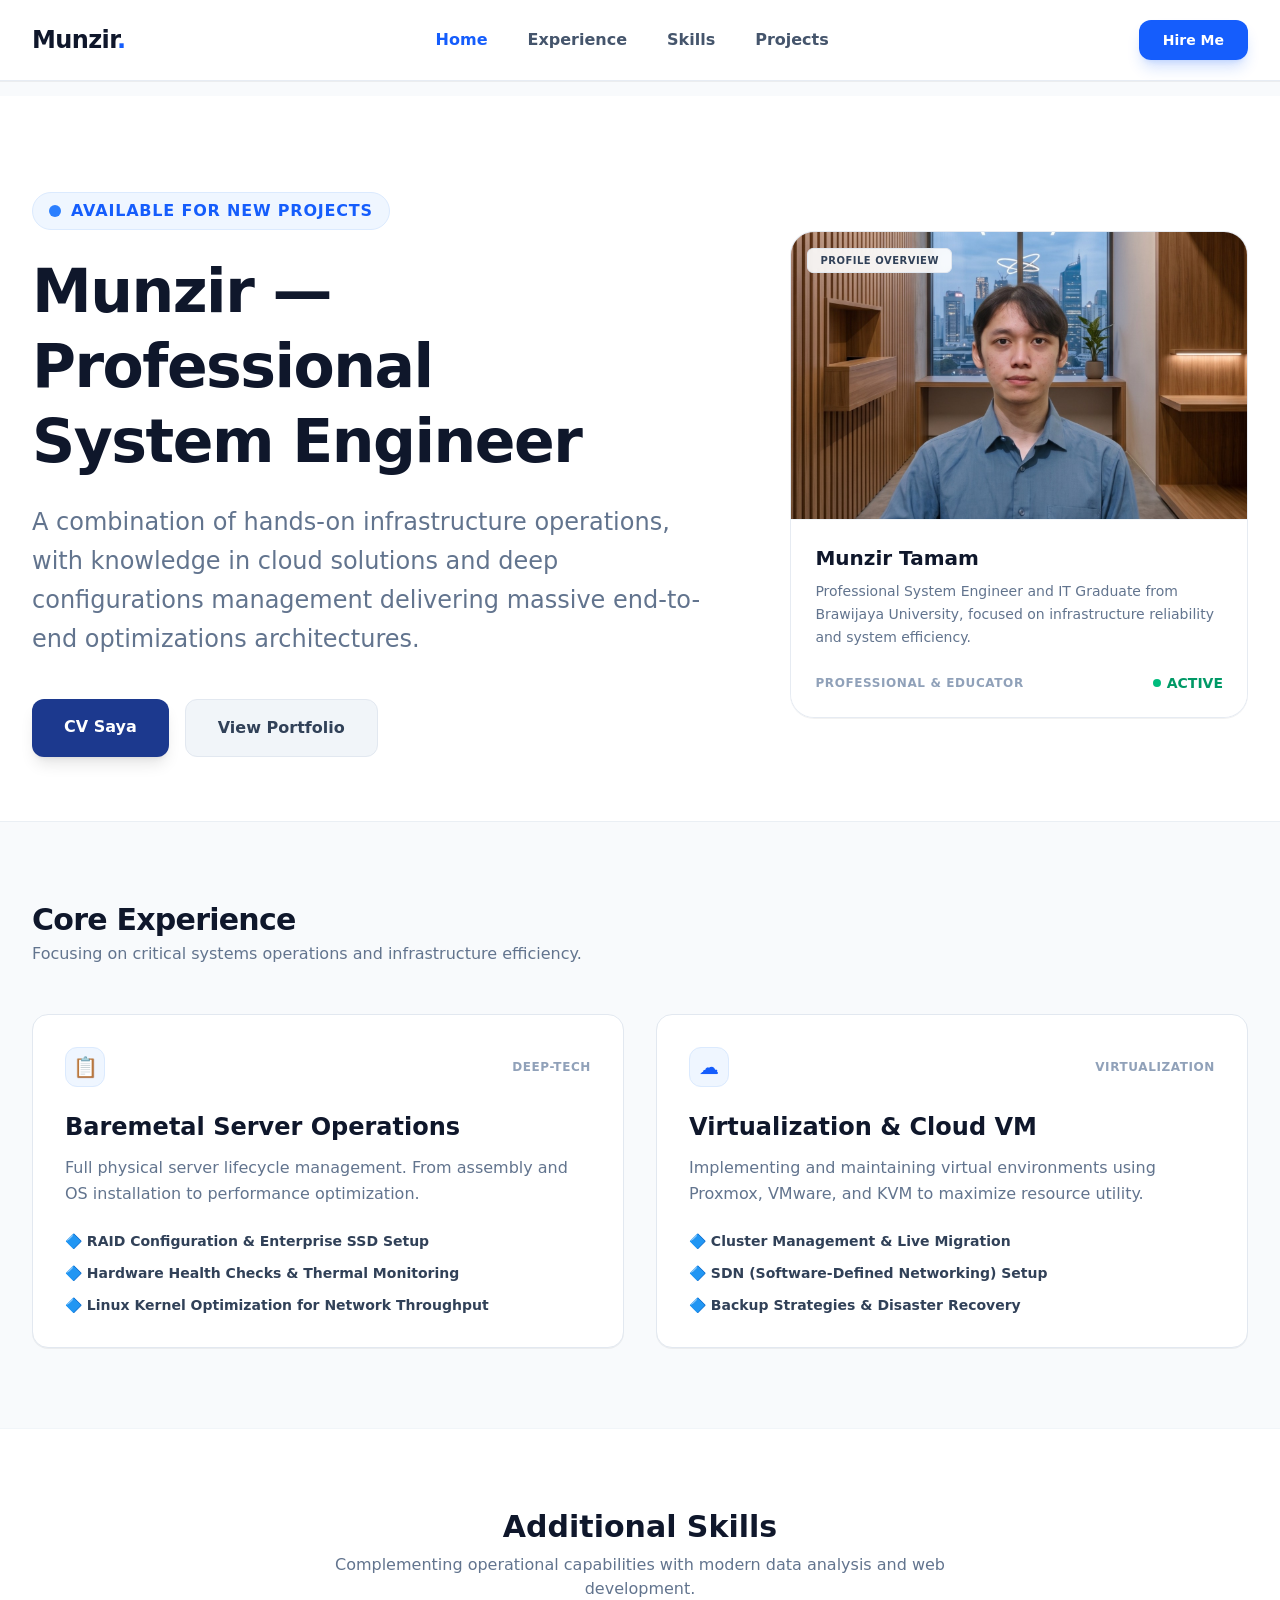
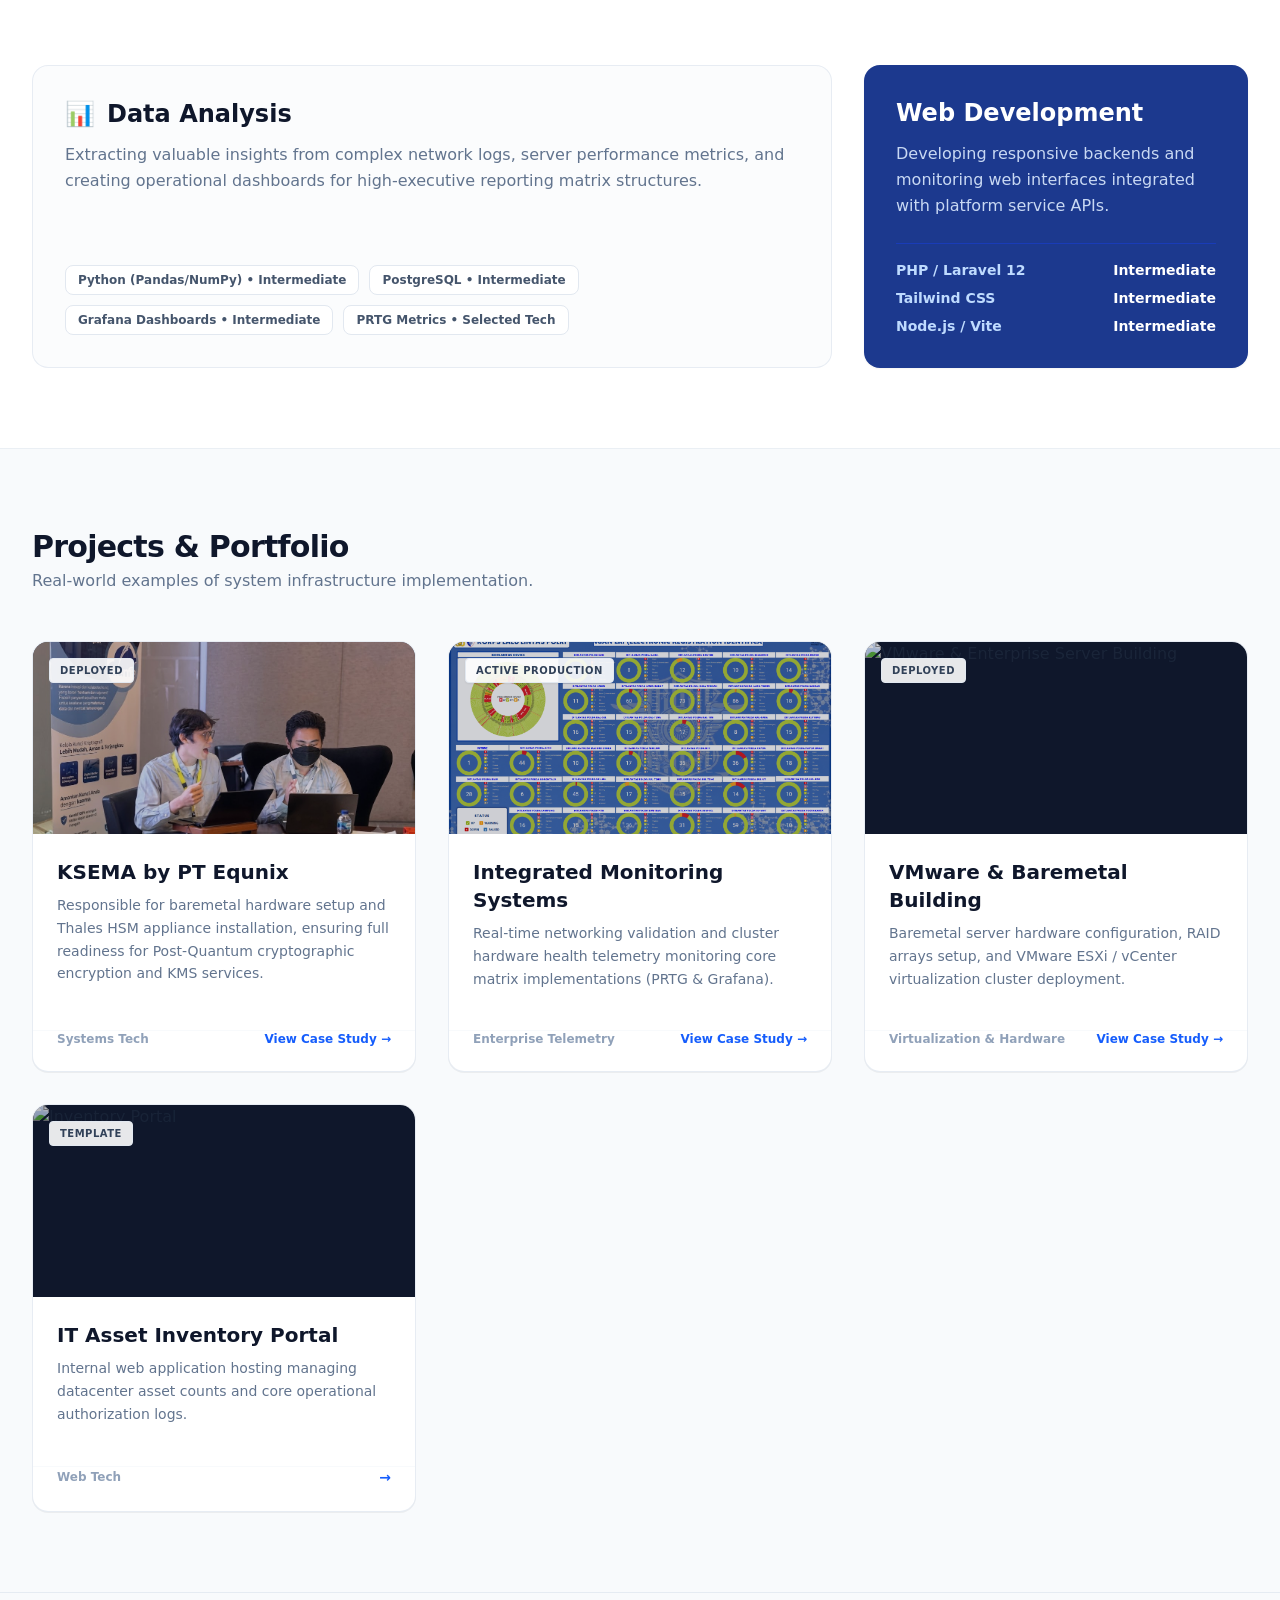
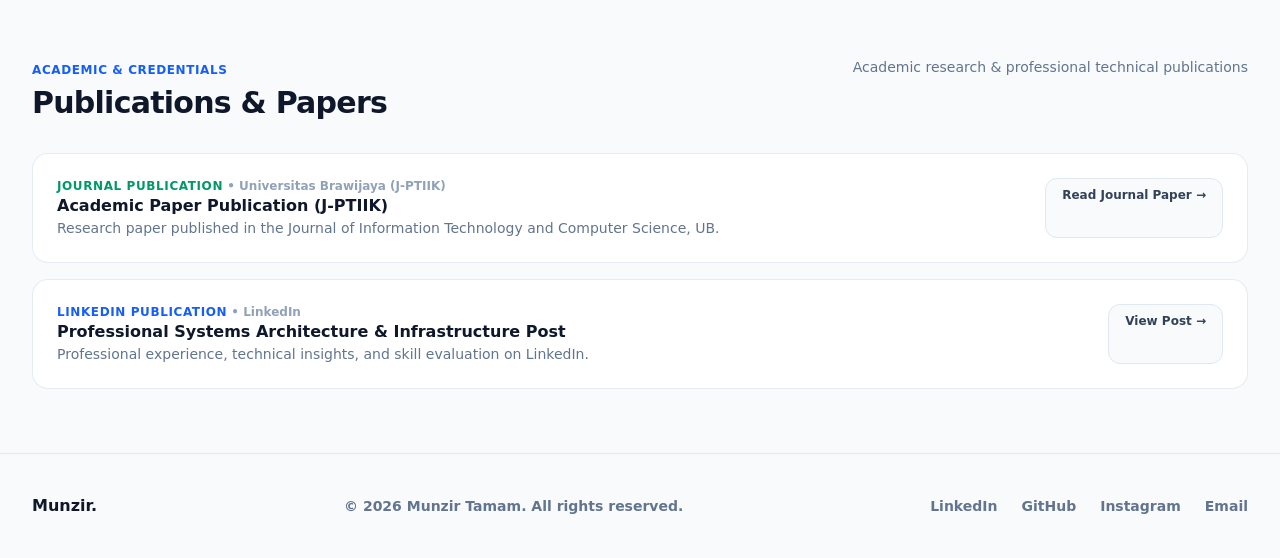
==== index.html @ 9305fde2 "add publication on home" ====
<!DOCTYPE html>
<html lang="en">
<head>
    <meta charset="UTF-8">
    <meta name="viewport" content="width=device-width, initial-scale=1.0">
    <title>Munzir Tamam - Professional System Engineer</title>
    <link rel="stylesheet" href="css/app.css">
    <link rel="stylesheet" href="css/custom.css">
</head>
<body class="bg-slate-50 text-slate-800 antialiased font-sans">

    <header id="main-header" class="fixed top-0 inset-x-0 z-50 transition-all duration-300 bg-white/90 backdrop-blur-md border-b border-slate-200/80 shadow-2xs">

        <nav class="max-w-7xl mx-auto px-4 sm:px-8 flex items-center justify-between h-20 transition-all duration-300" id="main-nav" aria-label="Main Navigation">

            <a href="index.html" class="text-2xl font-bold tracking-tight text-slate-900">
                Munzir<span class="text-blue-600">.</span>
            </a>

            <ul class="hidden md:flex items-center space-x-10 text-base font-bold text-slate-600">
                <li><a href="index.html" class="text-blue-600">Home</a></li>
                <li><a href="experience.html" class="hover:text-slate-900 transition-colors">Experience</a></li>
                <li><a href="skills.html" class="hover:text-slate-900 transition-colors">Skills</a></li>
                <li><a href="projects.html" class="hover:text-slate-900 transition-colors">Projects</a></li>
                <!-- <li><a href="contact.html" class="hover:text-slate-900 transition-colors">Contact</a></li> -->
            </ul>

            <div class="hidden md:block">
                <a href="contact.html" class="px-6 py-3 rounded-xl text-sm font-bold bg-blue-600 hover:bg-blue-500 text-white shadow-lg shadow-blue-600/20 transition-all">
                    Hire Me
                </a>
            </div>

            <button id="menu-toggle" class="md:hidden p-2 rounded-xl border border-slate-200 bg-slate-50 text-slate-700 font-bold cursor-pointer">
                &#9776;
            </button>

        </nav>

        <menu id="mobile-menu" class="hidden max-w-7xl mx-auto px-4 sm:px-8 pb-6 flex flex-col space-y-4 text-base font-bold text-slate-700 border-t border-slate-100 pt-4 md:hidden">
            <li><a href="index.html" class="text-blue-600">Home</a></li>
            <li><a href="experience.html">Experience</a></li>
            <li><a href="skills.html">Skills</a></li>
            <li><a href="projects.html">Projects</a></li>
            <!-- <li><a href="contact.html">Contact</a></li> -->
            <li class="pt-2">
                <a href="contact.html" class="block text-center w-full py-3 rounded-xl bg-blue-600 text-white">Hire Me</a>
            </li>
        </menu>

    </header>

    <main class="pt-24 min-h-[calc(100vh-10rem)]">

        <!-- 1. HERO PROFILE SECTION -->
        <section class="bg-white pt-24 pb-16 px-4 sm:px-8 relative z-10">
            <div class="max-w-7xl mx-auto grid gap-12 md:grid-cols-5 items-center">

                <!-- Left Info Headline -->
                <article class="md:col-span-3 text-left">
                    <span class="inline-flex items-center gap-2.5 px-4 py-1.5 rounded-full text-base font-bold bg-blue-50 text-blue-600 border border-blue-100 uppercase tracking-wider mb-6">
                        <span class="w-3 h-3 rounded-full bg-blue-500 animate-pulse"></span>
                        Available for New Projects
                    </span>
                    <h1 class="text-4xl sm:text-6xl font-extrabold text-slate-900 tracking-tight leading-tight">
                        Munzir &mdash; Professional <br> System Engineer
                    </h1>
                    <p class="mt-6 text-xl sm:text-2xl text-slate-500 leading-relaxed max-w-2xl">
                        A combination of hands-on infrastructure operations, with knowledge in cloud solutions and deep configurations management delivering massive end-to-end optimizations architectures.
                    </p>
                    <footer class="mt-10 flex flex-wrap gap-4">
                        <a href="https://drive.google.com/file/d/1jeKsAguTe3LM6D43tcFqkn_yVcC1DUEv/view?usp=sharing" target="_blank" rel="noopener noreferrer" class="px-8 py-4 rounded-xl bg-blue-900 hover:bg-blue-800 text-white font-bold text-base shadow-lg transition-all transform hover:-translate-y-0.5"> CV Saya </a>
                        <a href="projects.html" class="px-8 py-4 rounded-xl bg-slate-100 hover:bg-slate-200 text-slate-700 font-bold text-base border border-slate-200 transition-all transform hover:-translate-y-0.5"> View Portfolio</a>
                    </footer>
                </article>

                <!-- Right Visual Component -->
                <article class="md:col-span-2 bg-slate-50/50 rounded-3xl border border-slate-200/80 shadow-2xs overflow-hidden flex flex-col justify-between min-h-[340px] group hover:shadow-md transition-all duration-300">

                    <figure class="h-72 bg-slate-100 relative overflow-hidden m-0 flex items-center justify-center border-b border-slate-100">
                        <img src="images/munzir-photo.jpeg"
                             alt="Foto Munzir Tamam"
                             class="w-full h-full object-cover group-hover:scale-105 transition-transform duration-500">
                        <span class="absolute top-4 left-4 px-3 py-1 bg-white/90 backdrop-blur-xs border border-slate-200 text-[10px] font-bold text-slate-700 rounded-md uppercase tracking-wider">
                            Profile Overview
                        </span>
                    </figure>

                    <div class="p-6 pb-4 bg-white">
                        <h3 class="text-xl font-bold text-slate-900">Munzir Tamam</h3>
                        <p class="mt-2 text-sm text-slate-500 leading-relaxed"> Professional System Engineer and IT Graduate from Brawijaya University, focused on infrastructure reliability and system efficiency. </p>
                    </div>

                    <footer class="px-6 pb-6 pt-2 flex justify-between items-center text-sm font-bold bg-white">
                        <span class="text-slate-400 uppercase tracking-wider text-xs">Professional &amp; Educator</span>
                        <span class="text-emerald-600 flex items-center gap-1.5">
                            <span class="w-2 h-2 rounded-full bg-emerald-500 animate-pulse"></span>
                            ACTIVE
                        </span>
                    </footer>

                </article>

            </div>
        </section>

        <!-- 2. CORE EXPERIENCE SECTION -->
        <section class="py-20 bg-slate-50 border-t border-slate-200/60">
            <div class="max-w-7xl mx-auto px-4 sm:px-8">
                <header class="mb-12">
                    <h2 class="text-3xl font-bold text-slate-900 tracking-tight">Core Experience</h2>
                    <p class="text-base text-slate-500 mt-1">Focusing on critical systems operations and infrastructure efficiency.</p>
                </header>

                <ul class="grid gap-8 md:grid-cols-2 list-none">
                    <li class="bg-white p-8 rounded-2xl border border-slate-200 shadow-2xs flex flex-col justify-between hover:shadow-md transition-shadow">
                        <article>
                            <header class="flex justify-between items-center mb-6">
                                <span class="w-10 h-10 rounded-xl bg-blue-50 text-blue-600 flex items-center justify-center text-xl font-bold border border-blue-100">&#128203;</span>
                                <span class="text-xs font-bold uppercase tracking-wider text-slate-400">DEEP-TECH</span>
                            </header>
                            <h3 class="text-2xl font-bold text-slate-900">Baremetal Server Operations</h3>
                            <p class="mt-3 text-base text-slate-500 leading-relaxed">Full physical server lifecycle management. From assembly and OS installation to performance optimization.</p>
                            <ul class="mt-6 space-y-3 text-sm font-semibold text-slate-700">
                                <li>&#128311; RAID Configuration &amp; Enterprise SSD Setup</li>
                                <li>&#128311; Hardware Health Checks &amp; Thermal Monitoring</li>
                                <li>&#128311; Linux Kernel Optimization for Network Throughput</li>
                            </ul>
                        </article>
                    </li>
                    <li class="bg-white p-8 rounded-2xl border border-slate-200 shadow-2xs flex flex-col justify-between hover:shadow-md transition-shadow">
                        <article>
                            <header class="flex justify-between items-center mb-6">
                                <span class="w-10 h-10 rounded-xl bg-blue-50 text-blue-600 flex items-center justify-center text-xl font-bold border border-blue-100">&#9729;&#65039;</span>
                                <span class="text-xs font-bold uppercase tracking-wider text-slate-400">VIRTUALIZATION</span>
                            </header>
                            <h3 class="text-2xl font-bold text-slate-900">Virtualization &amp; Cloud VM</h3>
                            <p class="mt-3 text-base text-slate-500 leading-relaxed">Implementing and maintaining virtual environments using Proxmox, VMware, and KVM to maximize resource utility.</p>
                            <ul class="mt-6 space-y-3 text-sm font-semibold text-slate-700">
                                <li>&#128311; Cluster Management &amp; Live Migration</li>
                                <li>&#128311; SDN (Software-Defined Networking) Setup</li>
                                <li>&#128311; Backup Strategies &amp; Disaster Recovery</li>
                            </ul>
                        </article>
                    </li>
                </ul>
            </div>
        </section>

        <!-- 3. ADDITIONAL SKILLS SECTION -->
        <section class="py-20 bg-white border-t border-slate-100">
            <div class="max-w-7xl mx-auto px-4 sm:px-8">
                <header class="text-center max-w-2xl mx-auto mb-16">
                    <h2 class="text-3xl font-bold text-slate-900">Additional Skills</h2>
                    <p class="text-base text-slate-500 mt-2">Complementing operational capabilities with modern data analysis and web development.</p>
                </header>

                <div class="grid gap-8 md:grid-cols-3">
                    <section class="bg-slate-50/60 p-8 rounded-2xl border border-slate-200/80 md:col-span-2 flex flex-col justify-between">
                        <header>
                            <h3 class="text-2xl font-bold text-slate-900 flex items-center gap-3"><span class="text-blue-600">&#128202;</span> Data Analysis</h3>
                            <p class="text-base text-slate-500 mt-3 leading-relaxed">Extracting valuable insights from complex network logs, server performance metrics, and creating operational dashboards for high-executive reporting matrix structures.</p>
                        </header>
                        <footer class="flex flex-wrap gap-2.5 text-xs font-bold text-slate-600 mt-8">
                            <span class="px-3 py-1.5 bg-white border border-slate-200 rounded-lg">Python (Pandas/NumPy) &bull; Intermediate</span>
                            <span class="px-3 py-1.5 bg-white border border-slate-200 rounded-lg">PostgreSQL &bull; Intermediate</span>
                            <span class="px-3 py-1.5 bg-white border border-slate-200 rounded-lg">Grafana Dashboards &bull; Intermediate</span>
                            <span class="px-3 py-1.5 bg-white border border-slate-200 rounded-lg">PRTG Metrics &bull; Selected Tech</span>
                        </footer>
                    </section>

                    <section class="bg-blue-900 text-white p-8 rounded-2xl flex flex-col justify-between shadow-xs">
                        <header>
                            <h3 class="text-2xl font-bold">Web Development</h3>
                            <p class="text-base text-blue-100/90 mt-3 leading-relaxed">Developing responsive backends and monitoring web interfaces integrated with platform service APIs.</p>
                        </header>
                        <dl class="space-y-2 text-sm font-bold text-blue-200 mt-6 border-t border-blue-800 pt-4">
                            <div class="flex justify-between"><dt>PHP / Laravel 12</dt><dd class="text-white">Intermediate</dd></div>
                            <div class="flex justify-between"><dt>Tailwind CSS</dt><dd class="text-white">Intermediate</dd></div>
                            <div class="flex justify-between"><dt>Node.js / Vite</dt><dd class="text-white">Intermediate</dd></div>
                        </dl>
                    </section>
                </div>
            </div>
        </section>

        <!-- 4. PROJECTS & PORTFOLIO SECTION -->
        <section class="py-20 bg-slate-50 border-t border-slate-200/60">
            <div class="max-w-7xl mx-auto px-4 sm:px-8">
                <header class="flex flex-wrap justify-between items-end mb-12 gap-4">
                    <div>
                        <h2 class="text-3xl font-bold text-slate-900 tracking-tight">Projects &amp; Portfolio</h2>
                        <p class="text-base text-slate-500 mt-1">Real-world examples of system infrastructure implementation.</p>
                    </div>
                </header>

                <ul class="grid gap-8 sm:grid-cols-2 lg:grid-cols-3 list-none">

                    <li class="bg-white rounded-2xl border border-slate-200/80 overflow-hidden shadow-2xs group hover:shadow-md transition-shadow">
                        <a href="projects/ksema.html" class="flex flex-col justify-between h-full">
                            <article>
                                <figure class="h-48 bg-slate-900 m-0 relative overflow-hidden">
                                    <img src="images/KSEMA-2.jpg" alt="KSEMA System Architecture" class="w-full h-full object-cover opacity-80 group-hover:scale-105 transition-transform duration-500">
                                    <span class="absolute top-4 left-4 px-2.5 py-1 bg-white/90 border border-slate-200 text-[10px] font-bold text-slate-700 rounded uppercase tracking-wider">DEPLOYED</span>
                                </figure>
                                <section class="p-6">
                                    <h3 class="text-xl font-bold text-slate-900 group-hover:text-blue-600 transition-colors">KSEMA by PT Equnix</h3>
                                    <p class="mt-2 text-sm text-slate-500 leading-relaxed">Responsible for baremetal hardware setup and Thales HSM appliance installation, ensuring full readiness for Post-Quantum cryptographic encryption and KMS services.</p>
                                </section>
                            </article>
                            <footer class="p-6 pt-0 border-t border-slate-50 mt-4 flex justify-between items-center text-xs font-bold text-slate-400">
                                <span>Systems Tech</span>
                                <span class="text-blue-600 font-bold group-hover:translate-x-1 transition-transform flex items-center gap-1">View Case Study &rarr;</span>
                            </footer>
                        </a>
                    </li>

                    <li class="bg-white rounded-2xl border border-slate-200/80 overflow-hidden shadow-2xs group hover:shadow-md transition-shadow">
                        <a href="projects/monitoring.html" class="flex flex-col justify-between h-full">
                            <article>
                                <figure class="h-48 bg-slate-900 m-0 relative overflow-hidden">
                                    <img src="images/prtg-1.png" alt="Integrated Monitoring Systems" class="w-full h-full object-cover opacity-80 group-hover:scale-105 transition-transform duration-500">
                                    <span class="absolute top-4 left-4 px-2.5 py-1 bg-white/90 border border-slate-200 text-[10px] font-bold text-slate-700 rounded uppercase tracking-wider shadow-xs">ACTIVE PRODUCTION</span>
                                </figure>
                                <div class="p-6">
                                    <h3 class="text-xl font-bold text-slate-900 group-hover:text-blue-600 transition-colors flex items-center justify-between">
                                        <span>Integrated Monitoring Systems</span>
                                    </h3>
                                    <p class="mt-2 text-sm text-slate-500 leading-relaxed">Real-time networking validation and cluster hardware health telemetry monitoring core matrix implementations (PRTG &amp; Grafana).</p>
                                </div>
                            </article>
                            <footer class="p-6 pt-0 border-t border-slate-50 mt-4 flex justify-between items-center text-xs font-bold text-slate-400">
                                <span>Enterprise Telemetry</span>
                                <span class="text-blue-600 font-bold group-hover:translate-x-1 transition-transform flex items-center gap-1">View Case Study &rarr;</span>
                            </footer>
                        </a>
                    </li>

                    <li class="bg-white rounded-2xl border border-slate-200/80 overflow-hidden shadow-2xs group hover:shadow-md transition-shadow">
                        <a href="projects/vmware-building.html" class="flex flex-col justify-between h-full">
                            <article>
                                <figure class="h-48 bg-slate-900 m-0 relative overflow-hidden">
                                    <img src="https://images.unsplash.com/photo-1558494949-ef010cbdcc31?w=600" alt="VMware & Enterprise Server Building" class="w-full h-full object-cover opacity-80 group-hover:scale-105 transition-transform duration-500">
                                    <span class="absolute top-4 left-4 px-2.5 py-1 bg-white/90 border border-slate-200 text-[10px] font-bold text-slate-700 rounded uppercase tracking-wider">DEPLOYED</span>
                                </figure>
                                <div class="p-6">
                                    <h3 class="text-xl font-bold text-slate-900 group-hover:text-blue-600 transition-colors">VMware &amp; Baremetal Building</h3>
                                    <p class="mt-2 text-sm text-slate-500 leading-relaxed">Baremetal server hardware configuration, RAID arrays setup, and VMware ESXi / vCenter virtualization cluster deployment.</p>
                                </div>
                            </article>
                            <footer class="p-6 pt-0 border-t border-slate-50 mt-4 flex justify-between items-center text-xs font-bold text-slate-400">
                                <span>Virtualization &amp; Hardware</span>
                                <span class="text-blue-600 font-bold group-hover:translate-x-1 transition-transform flex items-center gap-1">View Case Study &rarr;</span>
                            </footer>
                        </a>
                    </li>

                    <li class="bg-white rounded-2xl border border-slate-200/80 overflow-hidden shadow-2xs flex flex-col justify-between group hover:shadow-md transition-shadow">
                        <article>
                            <figure class="h-48 bg-slate-900 m-0 relative overflow-hidden">
                                <img src="https://images.unsplash.com/photo-1531403009284-440f080d1e12?w=600" alt="Inventory Portal" class="w-full h-full object-cover opacity-70">
                                <span class="absolute top-4 left-4 px-2.5 py-1 bg-white/90 border border-slate-200 text-[10px] font-bold text-slate-700 rounded uppercase tracking-wider">TEMPLATE</span>
                            </figure>
                            <div class="p-6">
                                <h3 class="text-xl font-bold text-slate-900 group-hover:text-blue-600 transition-colors">IT Asset Inventory Portal</h3>
                                <p class="mt-2 text-sm text-slate-500 leading-relaxed">Internal web application hosting managing datacenter asset counts and core operational authorization logs.</p>
                            </div>
                        </article>
                        <footer class="p-6 pt-0 border-t border-slate-50 mt-4 flex justify-between items-center text-xs font-bold text-slate-400">
                            <span>Web Tech</span> <span class="text-blue-600 text-sm">&rarr;</span>
                        </footer>
                    </li>
                </ul>
            </div>
        </section>

        <!-- PUBLICATIONS SECTION -->
        <section id="publications" class="max-w-7xl mx-auto px-4 sm:px-8 py-16 border-t border-slate-200/80">
            
            <!-- Header Seksi -->
            <header class="flex flex-col sm:flex-row sm:items-end justify-between mb-8 gap-2">
                <div>
                    <span class="text-xs font-bold uppercase tracking-wider text-blue-600">Academic & Credentials</span>
                    <h2 class="text-3xl font-extrabold text-slate-900 tracking-tight mt-1">
                        Publications & Papers
                    </h2>
                </div>
                <p class="text-sm font-medium text-slate-500">
                    Academic research & professional technical publications
                </p>
            </header>

            <!-- List Publikasi -->
            <ul class="space-y-4">

                <!-- Jurnal UB (J-PTIIK) -->
                <li>
                    <article class="p-6 rounded-2xl bg-white border border-slate-200/80 hover:border-blue-200 hover:shadow-md transition-all flex flex-col md:flex-row md:items-center justify-between gap-4">
                        <header class="space-y-1">
                            <p class="text-xs font-bold text-slate-400 space-x-2">
                                <span class="text-emerald-600 font-extrabold uppercase tracking-wider">Journal Publication</span>
                                <span>&bull;</span>
                                <span>Universitas Brawijaya (J-PTIIK)</span>
                            </p>
                            <h3 class="text-base font-bold text-slate-900">
                                Academic Paper Publication (J-PTIIK)
                            </h3>
                            <p class="text-sm text-slate-500">
                                Research paper published in the Journal of Information Technology and Computer Science, UB.
                            </p>
                        </header>

                        <a href="https://j-ptiik.ub.ac.id/index.php/j-ptiik/article/view/14167" target="_blank" rel="noopener noreferrer" 
                        class="self-start md:self-center shrink-0 px-4 py-2 rounded-xl text-xs font-bold bg-slate-50 hover:bg-blue-600 text-slate-700 hover:text-white border border-slate-200 hover:border-blue-600 transition-all">
                            Read Journal Paper &rarr;
                        </a>
                    </article>
                </li>

                <!-- LinkedIn Article / Publication -->
                <li>
                    <article class="p-6 rounded-2xl bg-white border border-slate-200/80 hover:border-blue-200 hover:shadow-md transition-all flex flex-col md:flex-row md:items-center justify-between gap-4">
                        <header class="space-y-1">
                            <p class="text-xs font-bold text-slate-400 space-x-2">
                                <span class="text-blue-600 font-extrabold uppercase tracking-wider">LinkedIn Publication</span>
                                <span>&bull;</span>
                                <span>LinkedIn</span>
                            </p>
                            <h3 class="text-base font-bold text-slate-900">
                                Professional Systems Architecture & Infrastructure Post
                            </h3>
                            <p class="text-sm text-slate-500">
                                Professional experience, technical insights, and skill evaluation on LinkedIn.
                            </p>
                        </header>

                        <a href="https://www.linkedin.com/posts/munzirtamam_sebagai-solutions-architect-yang-masih-anak-activity-7446796570311946240-8bVz?utm_source=social_share_send&utm_medium=member_desktop_web&rcm=ACoAACWz8NoBpvpuAxO6wWk1HWlSaLbLpxKHGLM" target="_blank" rel="noopener noreferrer" 
                        class="self-start md:self-center shrink-0 px-4 py-2 rounded-xl text-xs font-bold bg-slate-50 hover:bg-blue-600 text-slate-700 hover:text-white border border-slate-200 hover:border-blue-600 transition-all">
                            View Post &rarr;
                        </a>
                    </article>
                </li>

            </ul>
        </section>

        <!-- 5. LET'S COLLABORATE SECTION -->
        <!-- <section class="py-24 bg-white border-t border-slate-100">
            <div class="max-w-7xl mx-auto px-4 sm:px-8 grid gap-16 md:grid-cols-2 items-start">

                <article>
                    <h2 class="text-3xl font-bold text-slate-900 tracking-tight sm:text-4xl">Let's Collaborate</h2>
                    <p class="mt-4 text-lg text-slate-500 leading-relaxed max-w-xl">Reach out with system project analysis demands or infrastructure operations consulting queries. I will react to configuration requests immediately.</p>
                    <address class="mt-10 not-italic space-y-4 text-base font-bold text-slate-700">
                        <p class="flex items-center gap-3"><span>&#9993;&#65039;</span> <a href="mailto:munzirt07@gmail.com" class="hover:text-blue-600">munzirt07@gmail.com</a></p>
                        <p class="flex items-center gap-3"><span>&#128205;</span> <span>Jakarta, Indonesia</span></p>
                    </address>
                </article>

                <form action="https://formsubmit.co/munzirt07@gmail.com" method="POST" class="bg-slate-50/70 p-8 rounded-2xl border border-slate-200/80 shadow-2xs space-y-5">
                    <input type="hidden" name="_subject" value="New Inquiry from Portfolio Website!">
                    <input type="hidden" name="_template" value="table">
                    <input type="hidden" name="_captcha" value="false">
                    <p class="flex flex-col space-y-1.5">
                        <label for="name" class="text-xs font-bold text-slate-400 uppercase tracking-wide">Full Name</label>
                        <input type="text" id="name" name="name" required placeholder="Enter your name" class="w-full text-base px-4 py-3 bg-white border border-slate-200 rounded-xl focus:outline-hidden focus:border-blue-600 transition-all">
                    </p>
                    <p class="flex flex-col space-y-1.5">
                        <label for="email" class="text-xs font-bold text-slate-400 uppercase tracking-wide">Email Address</label>
                        <input type="email" id="email" name="email" required placeholder="munzirt07@gmail.com" class="w-full text-base px-4 py-3 bg-white border border-slate-200 rounded-xl focus:outline-hidden focus:border-blue-600 transition-all">
                    </p>
                    <p class="flex flex-col space-y-1.5">
                        <label for="message" class="text-xs font-bold text-slate-400 uppercase tracking-wide">Message</label>
                        <textarea id="message" name="message" rows="4" required placeholder="How can I help you?" class="w-full text-base px-4 py-3 bg-white border border-slate-200 rounded-xl focus:outline-hidden focus:border-blue-600 transition-all resize-none"></textarea>
                    </p>
                    <button type="submit" class="w-full py-4 bg-blue-900 hover:bg-blue-800 text-white font-bold text-sm rounded-xl uppercase tracking-wider cursor-pointer transition-colors">Send Message</button>
                </form>

            </div>
        </section>

    </main> -->

    <footer class="border-t border-slate-200 bg-slate-50 py-10 text-sm text-slate-500 font-semibold">
        <div class="max-w-7xl mx-auto px-4 sm:px-8 flex flex-col sm:flex-row items-center justify-between gap-4">
            <span class="text-base font-bold text-slate-900">Munzir.</span>
            <p>&copy; 2026 Munzir Tamam. All rights reserved.</p>
            <div class="flex gap-6">
                <a href="https://www.linkedin.com/in/munzirtamam" target="_blank" rel="noopener noreferrer" class="hover:text-slate-900 transition-colors">LinkedIn</a>
                <a href="https://github.com/MunzirT" target="_blank" rel="noopener noreferrer" class="hover:text-slate-900 transition-colors">GitHub</a>
                <a href="https://www.instagram.com/hipopotamam" target="_blank" rel="noopener noreferrer" class="hover:text-slate-900 transition-colors">Instagram</a>
                <a href="mailto:munzirt07@gmail.com" class="hover:text-slate-900 transition-colors">Email</a>
            </div>
        </div>
    </footer>

    <script src="js/main.js" defer></script>
</body>
</html>
---- css/app.css ----
@layer properties{@supports (((-webkit-hyphens:none)) and (not (margin-trim:inline))) or ((-moz-orient:inline) and (not (color:rgb(from red r g b)))){*,:before,:after,::backdrop{--tw-translate-x:0;--tw-translate-y:0;--tw-translate-z:0;--tw-scale-x:1;--tw-scale-y:1;--tw-scale-z:1;--tw-rotate-x:initial;--tw-rotate-y:initial;--tw-rotate-z:initial;--tw-skew-x:initial;--tw-skew-y:initial;--tw-space-y-reverse:0;--tw-space-x-reverse:0;--tw-border-style:solid;--tw-gradient-position:initial;--tw-gradient-from:#0000;--tw-gradient-via:#0000;--tw-gradient-to:#0000;--tw-gradient-stops:initial;--tw-gradient-via-stops:initial;--tw-gradient-from-position:0%;--tw-gradient-via-position:50%;--tw-gradient-to-position:100%;--tw-leading:initial;--tw-font-weight:initial;--tw-tracking:initial;--tw-ordinal:initial;--tw-slashed-zero:initial;--tw-numeric-figure:initial;--tw-numeric-spacing:initial;--tw-numeric-fraction:initial;--tw-shadow:0 0 #0000;--tw-shadow-color:initial;--tw-shadow-alpha:100%;--tw-inset-shadow:0 0 #0000;--tw-inset-shadow-color:initial;--tw-inset-shadow-alpha:100%;--tw-ring-color:initial;--tw-ring-shadow:0 0 #0000;--tw-inset-ring-color:initial;--tw-inset-ring-shadow:0 0 #0000;--tw-ring-inset:initial;--tw-ring-offset-width:0px;--tw-ring-offset-color:#fff;--tw-ring-offset-shadow:0 0 #0000;--tw-backdrop-blur:initial;--tw-backdrop-brightness:initial;--tw-backdrop-contrast:initial;--tw-backdrop-grayscale:initial;--tw-backdrop-hue-rotate:initial;--tw-backdrop-invert:initial;--tw-backdrop-opacity:initial;--tw-backdrop-saturate:initial;--tw-backdrop-sepia:initial;--tw-duration:initial;--tw-ease:initial}}}@layer theme{:root,:host{--font-sans:ui-sans-serif, system-ui, sans-serif, "Apple Color Emoji", "Segoe UI Emoji", "Segoe UI Symbol", "Noto Color Emoji";--font-mono:ui-monospace, SFMono-Regular, Menlo, Monaco, Consolas, "Liberation Mono", "Courier New", monospace;--color-orange-600:oklch(64.6% .222 41.116);--color-emerald-50:oklch(97.9% .021 166.113);--color-emerald-100:oklch(95% .052 163.051);--color-emerald-200:oklch(90.5% .093 164.15);--color-emerald-500:oklch(69.6% .17 162.48);--color-emerald-600:oklch(59.6% .145 163.225);--color-emerald-700:oklch(50.8% .118 165.612);--color-cyan-100:oklch(95.6% .045 203.388);--color-cyan-500:oklch(71.5% .143 215.221);--color-cyan-700:oklch(52% .105 223.128);--color-blue-50:oklch(97% .014 254.604);--color-blue-100:oklch(93.2% .032 255.585);--color-blue-200:oklch(88.2% .059 254.128);--color-blue-400:oklch(70.7% .165 254.624);--color-blue-500:oklch(62.3% .214 259.815);--color-blue-600:oklch(54.6% .245 262.881);--color-blue-700:oklch(48.8% .243 264.376);--color-blue-800:oklch(42.4% .199 265.638);--color-blue-900:oklch(37.9% .146 265.522);--color-slate-50:oklch(98.4% .003 247.858);--color-slate-100:oklch(96.8% .007 247.896);--color-slate-200:oklch(92.9% .013 255.508);--color-slate-300:oklch(86.9% .022 252.894);--color-slate-400:oklch(70.4% .04 256.788);--color-slate-500:oklch(55.4% .046 257.417);--color-slate-600:oklch(44.6% .043 257.281);--color-slate-700:oklch(37.2% .044 257.287);--color-slate-800:oklch(27.9% .041 260.031);--color-slate-900:oklch(20.8% .042 265.755);--color-slate-950:oklch(12.9% .042 264.695);--color-white:#fff;--spacing:.25rem;--container-xs:20rem;--container-xl:36rem;--container-2xl:42rem;--container-3xl:48rem;--container-4xl:56rem;--container-5xl:64rem;--container-6xl:72rem;--container-7xl:80rem;--text-xs:.75rem;--text-xs--line-height:calc(1 / .75);--text-sm:.875rem;--text-sm--line-height:calc(1.25 / .875);--text-base:1rem;--text-base--line-height: 1.5 ;--text-lg:1.125rem;--text-lg--line-height:calc(1.75 / 1.125);--text-xl:1.25rem;--text-xl--line-height:calc(1.75 / 1.25);--text-2xl:1.5rem;--text-2xl--line-height:calc(2 / 1.5);--text-3xl:1.875rem;--text-3xl--line-height: 1.2 ;--text-4xl:2.25rem;--text-4xl--line-height:calc(2.5 / 2.25);--text-5xl:3rem;--text-5xl--line-height:1;--text-6xl:3.75rem;--text-6xl--line-height:1;--font-weight-medium:500;--font-weight-semibold:600;--font-weight-bold:700;--font-weight-extrabold:800;--font-weight-black:900;--tracking-tight:-.025em;--tracking-wide:.025em;--tracking-wider:.05em;--leading-tight:1.25;--leading-relaxed:1.625;--radius-md:.375rem;--radius-lg:.5rem;--radius-xl:.75rem;--radius-2xl:1rem;--radius-3xl:1.5rem;--ease-in:cubic-bezier(.4, 0, 1, 1);--ease-out:cubic-bezier(0, 0, .2, 1);--animate-pulse:pulse 2s cubic-bezier(.4, 0, .6, 1) infinite;--blur-xs:4px;--blur-md:12px;--aspect-video:16 / 9;--default-transition-duration:.15s;--default-transition-timing-function:cubic-bezier(.4, 0, .2, 1);--default-font-family:var(--font-sans);--default-mono-font-family:var(--font-mono)}}@layer base{*,:after,:before,::backdrop{box-sizing:border-box;border:0 solid;margin:0;padding:0}::file-selector-button{box-sizing:border-box;border:0 solid;margin:0;padding:0}html,:host{-webkit-text-size-adjust:100%;tab-size:4;line-height:1.5;font-family:var(--default-font-family,ui-sans-serif, system-ui, sans-serif, "Apple Color Emoji", "Segoe UI Emoji", "Segoe UI Symbol", "Noto Color Emoji");font-feature-settings:var(--default-font-feature-settings,normal);font-variation-settings:var(--default-font-variation-settings,normal);-webkit-tap-highlight-color:transparent}hr{height:0;color:inherit;border-top-width:1px}abbr:where([title]){-webkit-text-decoration:underline dotted;text-decoration:underline dotted}h1,h2,h3,h4,h5,h6{font-size:inherit;font-weight:inherit}a{color:inherit;-webkit-text-decoration:inherit;text-decoration:inherit}b,strong{font-weight:bolder}code,kbd,samp,pre{font-family:var(--default-mono-font-family,ui-monospace, SFMono-Regular, Menlo, Monaco, Consolas, "Liberation Mono", "Courier New", monospace);font-feature-settings:var(--default-mono-font-feature-settings,normal);font-variation-settings:var(--default-mono-font-variation-settings,normal);font-size:1em}small{font-size:80%}sub,sup{vertical-align:baseline;font-size:75%;line-height:0;position:relative}sub{bottom:-.25em}sup{top:-.5em}table{text-indent:0;border-color:inherit;border-collapse:collapse}:-moz-focusring{outline:auto}progress{vertical-align:baseline}summary{display:list-item}ol,ul,menu{list-style:none}img,svg,video,canvas,audio,iframe,embed,object{vertical-align:middle;display:block}img,video{max-width:100%;height:auto}button,input,select,optgroup,textarea{font:inherit;font-feature-settings:inherit;font-variation-settings:inherit;letter-spacing:inherit;color:inherit;opacity:1;background-color:#0000;border-radius:0}::file-selector-button{font:inherit;font-feature-settings:inherit;font-variation-settings:inherit;letter-spacing:inherit;color:inherit;opacity:1;background-color:#0000;border-radius:0}:where(select:is([multiple],[size])) optgroup{font-weight:bolder}:where(select:is([multiple],[size])) optgroup option{padding-inline-start:20px}::file-selector-button{margin-inline-end:4px}::placeholder{opacity:1}@supports (not ((-webkit-appearance:-apple-pay-button))) or (contain-intrinsic-size:1px){::placeholder{color:currentColor}@supports (color:color-mix(in lab,red,red)){::placeholder{color:color-mix(in oklab,currentcolor 50%,transparent)}}}textarea{resize:vertical}::-webkit-search-decoration{-webkit-appearance:none}::-webkit-date-and-time-value{min-height:1lh;text-align:inherit}::-webkit-datetime-edit{display:inline-flex}::-webkit-datetime-edit-fields-wrapper{padding:0}::-webkit-datetime-edit{padding-block:0}::-webkit-datetime-edit-year-field{padding-block:0}::-webkit-datetime-edit-month-field{padding-block:0}::-webkit-datetime-edit-day-field{padding-block:0}::-webkit-datetime-edit-hour-field{padding-block:0}::-webkit-datetime-edit-minute-field{padding-block:0}::-webkit-datetime-edit-second-field{padding-block:0}::-webkit-datetime-edit-millisecond-field{padding-block:0}::-webkit-datetime-edit-meridiem-field{padding-block:0}::-webkit-calendar-picker-indicator{line-height:1}:-moz-ui-invalid{box-shadow:none}button,input:where([type=button],[type=reset],[type=submit]){appearance:button}::file-selector-button{appearance:button}::-webkit-inner-spin-button{height:auto}::-webkit-outer-spin-button{height:auto}[hidden]:where(:not([hidden=until-found])){display:none!important}}@layer components;@layer utilities{.absolute{position:absolute}.fixed{position:fixed}.relative{position:relative}.static{position:static}.inset-0{inset:0}.inset-x-0{inset-inline:0}.-top-24{top:calc(var(--spacing) * -24)}.top-0{top:0}.top-1\/2{top:50%}.top-4{top:calc(var(--spacing) * 4)}.right-4{right:calc(var(--spacing) * 4)}.right-6{right:calc(var(--spacing) * 6)}.bottom-0{bottom:0}.left-1\/2{left:50%}.left-4{left:calc(var(--spacing) * 4)}.z-10{z-index:10}.z-20{z-index:20}.z-50{z-index:50}.container{width:100%}@media(min-width:40rem){.container{max-width:40rem}}@media(min-width:48rem){.container{max-width:48rem}}@media(min-width:64rem){.container{max-width:64rem}}@media(min-width:80rem){.container{max-width:80rem}}@media(min-width:96rem){.container{max-width:96rem}}.m-0{margin:0}.mx-auto{margin-inline:auto}.my-4{margin-block:calc(var(--spacing) * 4)}.my-5{margin-block:calc(var(--spacing) * 5)}.mt-0\.5{margin-top:calc(var(--spacing) * .5)}.mt-1{margin-top:var(--spacing)}.mt-1\.5{margin-top:calc(var(--spacing) * 1.5)}.mt-2{margin-top:calc(var(--spacing) * 2)}.mt-3{margin-top:calc(var(--spacing) * 3)}.mt-4{margin-top:calc(var(--spacing) * 4)}.mt-6{margin-top:calc(var(--spacing) * 6)}.mt-8{margin-top:calc(var(--spacing) * 8)}.mt-10{margin-top:calc(var(--spacing) * 10)}.mt-12{margin-top:calc(var(--spacing) * 12)}.mb-1{margin-bottom:var(--spacing)}.mb-3{margin-bottom:calc(var(--spacing) * 3)}.mb-4{margin-bottom:calc(var(--spacing) * 4)}.mb-6{margin-bottom:calc(var(--spacing) * 6)}.mb-8{margin-bottom:calc(var(--spacing) * 8)}.mb-10{margin-bottom:calc(var(--spacing) * 10)}.mb-12{margin-bottom:calc(var(--spacing) * 12)}.mb-16{margin-bottom:calc(var(--spacing) * 16)}.block{display:block}.contents{display:contents}.flex{display:flex}.grid{display:grid}.hidden{display:none}.inline-block{display:inline-block}.inline-flex{display:inline-flex}.table{display:table}.aspect-video{aspect-ratio:var(--aspect-video)}.h-1{height:var(--spacing)}.h-2{height:calc(var(--spacing) * 2)}.h-2\.5{height:calc(var(--spacing) * 2.5)}.h-3{height:calc(var(--spacing) * 3)}.h-10{height:calc(var(--spacing) * 10)}.h-11{height:calc(var(--spacing) * 11)}.h-12{height:calc(var(--spacing) * 12)}.h-16{height:calc(var(--spacing) * 16)}.h-20{height:calc(var(--spacing) * 20)}.h-48{height:calc(var(--spacing) * 48)}.h-64{height:calc(var(--spacing) * 64)}.h-72{height:calc(var(--spacing) * 72)}.h-\[400px\]{height:400px}.h-full{height:100%}.min-h-\[300px\]{min-height:300px}.min-h-\[340px\]{min-height:340px}.min-h-\[calc\(100vh-10rem\)\]{min-height:calc(100vh - 10rem)}.min-h-screen{min-height:100vh}.w-0\.5{width:calc(var(--spacing) * .5)}.w-2{width:calc(var(--spacing) * 2)}.w-2\.5{width:calc(var(--spacing) * 2.5)}.w-3{width:calc(var(--spacing) * 3)}.w-6{width:calc(var(--spacing) * 6)}.w-8{width:calc(var(--spacing) * 8)}.w-10{width:calc(var(--spacing) * 10)}.w-11{width:calc(var(--spacing) * 11)}.w-12{width:calc(var(--spacing) * 12)}.w-16{width:calc(var(--spacing) * 16)}.w-full{width:100%}.max-w-2xl{max-width:var(--container-2xl)}.max-w-3xl{max-width:var(--container-3xl)}.max-w-4xl{max-width:var(--container-4xl)}.max-w-5xl{max-width:var(--container-5xl)}.max-w-6xl{max-width:var(--container-6xl)}.max-w-7xl{max-width:var(--container-7xl)}.max-w-none{max-width:none}.max-w-xl{max-width:var(--container-xl)}.max-w-xs{max-width:var(--container-xs)}.-translate-x-1\/2{--tw-translate-x: -50% ;translate:var(--tw-translate-x) var(--tw-translate-y)}.-translate-y-1\/2{--tw-translate-y: -50% ;translate:var(--tw-translate-x) var(--tw-translate-y)}.scale-98{--tw-scale-x:98%;--tw-scale-y:98%;--tw-scale-z:98%;scale:var(--tw-scale-x) var(--tw-scale-y)}.scale-100{--tw-scale-x:100%;--tw-scale-y:100%;--tw-scale-z:100%;scale:var(--tw-scale-x) var(--tw-scale-y)}.transform{transform:var(--tw-rotate-x,) var(--tw-rotate-y,) var(--tw-rotate-z,) var(--tw-skew-x,) var(--tw-skew-y,)}.animate-pulse{animation:var(--animate-pulse)}.cursor-pointer{cursor:pointer}.resize-none{resize:none}.list-disc{list-style-type:disc}.list-none{list-style-type:none}.grid-cols-1{grid-template-columns:repeat(1,minmax(0,1fr))}.grid-cols-2{grid-template-columns:repeat(2,minmax(0,1fr))}.flex-col{flex-direction:column}.flex-wrap{flex-wrap:wrap}.items-center{align-items:center}.items-end{align-items:flex-end}.items-start{align-items:flex-start}.justify-between{justify-content:space-between}.justify-center{justify-content:center}.gap-1{gap:var(--spacing)}.gap-1\.5{gap:calc(var(--spacing) * 1.5)}.gap-2{gap:calc(var(--spacing) * 2)}.gap-2\.5{gap:calc(var(--spacing) * 2.5)}.gap-3{gap:calc(var(--spacing) * 3)}.gap-4{gap:calc(var(--spacing) * 4)}.gap-6{gap:calc(var(--spacing) * 6)}.gap-8{gap:calc(var(--spacing) * 8)}.gap-10{gap:calc(var(--spacing) * 10)}.gap-12{gap:calc(var(--spacing) * 12)}.gap-16{gap:calc(var(--spacing) * 16)}:where(.space-y-1\.5>:not(:last-child)){--tw-space-y-reverse:0;margin-block-start:calc(calc(var(--spacing) * 1.5) * var(--tw-space-y-reverse));margin-block-end:calc(calc(var(--spacing) * 1.5) * calc(1 - var(--tw-space-y-reverse)))}:where(.space-y-2>:not(:last-child)){--tw-space-y-reverse:0;margin-block-start:calc(calc(var(--spacing) * 2) * var(--tw-space-y-reverse));margin-block-end:calc(calc(var(--spacing) * 2) * calc(1 - var(--tw-space-y-reverse)))}:where(.space-y-2\.5>:not(:last-child)){--tw-space-y-reverse:0;margin-block-start:calc(calc(var(--spacing) * 2.5) * var(--tw-space-y-reverse));margin-block-end:calc(calc(var(--spacing) * 2.5) * calc(1 - var(--tw-space-y-reverse)))}:where(.space-y-3>:not(:last-child)){--tw-space-y-reverse:0;margin-block-start:calc(calc(var(--spacing) * 3) * var(--tw-space-y-reverse));margin-block-end:calc(calc(var(--spacing) * 3) * calc(1 - var(--tw-space-y-reverse)))}:where(.space-y-4>:not(:last-child)){--tw-space-y-reverse:0;margin-block-start:calc(calc(var(--spacing) * 4) * var(--tw-space-y-reverse));margin-block-end:calc(calc(var(--spacing) * 4) * calc(1 - var(--tw-space-y-reverse)))}:where(.space-y-5>:not(:last-child)){--tw-space-y-reverse:0;margin-block-start:calc(calc(var(--spacing) * 5) * var(--tw-space-y-reverse));margin-block-end:calc(calc(var(--spacing) * 5) * calc(1 - var(--tw-space-y-reverse)))}:where(.space-y-6>:not(:last-child)){--tw-space-y-reverse:0;margin-block-start:calc(calc(var(--spacing) * 6) * var(--tw-space-y-reverse));margin-block-end:calc(calc(var(--spacing) * 6) * calc(1 - var(--tw-space-y-reverse)))}:where(.space-y-8>:not(:last-child)){--tw-space-y-reverse:0;margin-block-start:calc(calc(var(--spacing) * 8) * var(--tw-space-y-reverse));margin-block-end:calc(calc(var(--spacing) * 8) * calc(1 - var(--tw-space-y-reverse)))}:where(.space-y-10>:not(:last-child)){--tw-space-y-reverse:0;margin-block-start:calc(calc(var(--spacing) * 10) * var(--tw-space-y-reverse));margin-block-end:calc(calc(var(--spacing) * 10) * calc(1 - var(--tw-space-y-reverse)))}:where(.space-y-20>:not(:last-child)){--tw-space-y-reverse:0;margin-block-start:calc(calc(var(--spacing) * 20) * var(--tw-space-y-reverse));margin-block-end:calc(calc(var(--spacing) * 20) * calc(1 - var(--tw-space-y-reverse)))}.gap-x-16{column-gap:calc(var(--spacing) * 16)}:where(.space-x-10>:not(:last-child)){--tw-space-x-reverse:0;margin-inline-start:calc(calc(var(--spacing) * 10) * var(--tw-space-x-reverse));margin-inline-end:calc(calc(var(--spacing) * 10) * calc(1 - var(--tw-space-x-reverse)))}.gap-y-6{row-gap:calc(var(--spacing) * 6)}.overflow-hidden{overflow:hidden}.rounded{border-radius:.25rem}.rounded-2xl{border-radius:var(--radius-2xl)}.rounded-3xl{border-radius:var(--radius-3xl)}.rounded-full{border-radius:3.40282e38px}.rounded-lg{border-radius:var(--radius-lg)}.rounded-md{border-radius:var(--radius-md)}.rounded-xl{border-radius:var(--radius-xl)}.border{border-style:var(--tw-border-style);border-width:1px}.border-t{border-top-style:var(--tw-border-style);border-top-width:1px}.border-b{border-bottom-style:var(--tw-border-style);border-bottom-width:1px}.border-blue-100{border-color:var(--color-blue-100)}.border-blue-200{border-color:var(--color-blue-200)}.border-blue-800{border-color:var(--color-blue-800)}.border-slate-50{border-color:var(--color-slate-50)}.border-slate-100{border-color:var(--color-slate-100)}.border-slate-200{border-color:var(--color-slate-200)}.border-slate-200\/40{border-color:#e2e8f066}@supports (color:color-mix(in lab,red,red)){.border-slate-200\/40{border-color:color-mix(in oklab,var(--color-slate-200) 40%,transparent)}}.border-slate-200\/60{border-color:#e2e8f099}@supports (color:color-mix(in lab,red,red)){.border-slate-200\/60{border-color:color-mix(in oklab,var(--color-slate-200) 60%,transparent)}}.border-slate-200\/80{border-color:#e2e8f0cc}@supports (color:color-mix(in lab,red,red)){.border-slate-200\/80{border-color:color-mix(in oklab,var(--color-slate-200) 80%,transparent)}}.border-white\/10{border-color:#ffffff1a}@supports (color:color-mix(in lab,red,red)){.border-white\/10{border-color:color-mix(in oklab,var(--color-white) 10%,transparent)}}.border-white\/20{border-color:#fff3}@supports (color:color-mix(in lab,red,red)){.border-white\/20{border-color:color-mix(in oklab,var(--color-white) 20%,transparent)}}.bg-blue-50{background-color:var(--color-blue-50)}.bg-blue-100{background-color:var(--color-blue-100)}.bg-blue-500{background-color:var(--color-blue-500)}.bg-blue-600{background-color:var(--color-blue-600)}.bg-blue-900{background-color:var(--color-blue-900)}.bg-cyan-100{background-color:var(--color-cyan-100)}.bg-cyan-500{background-color:var(--color-cyan-500)}.bg-emerald-100{background-color:var(--color-emerald-100)}.bg-emerald-500{background-color:var(--color-emerald-500)}.bg-orange-600{background-color:var(--color-orange-600)}.bg-slate-50{background-color:var(--color-slate-50)}.bg-slate-50\/50{background-color:#f8fafc80}@supports (color:color-mix(in lab,red,red)){.bg-slate-50\/50{background-color:color-mix(in oklab,var(--color-slate-50) 50%,transparent)}}.bg-slate-50\/60{background-color:#f8fafc99}@supports (color:color-mix(in lab,red,red)){.bg-slate-50\/60{background-color:color-mix(in oklab,var(--color-slate-50) 60%,transparent)}}.bg-slate-50\/70{background-color:#f8fafcb3}@supports (color:color-mix(in lab,red,red)){.bg-slate-50\/70{background-color:color-mix(in oklab,var(--color-slate-50) 70%,transparent)}}.bg-slate-50\/80{background-color:#f8fafccc}@supports (color:color-mix(in lab,red,red)){.bg-slate-50\/80{background-color:color-mix(in oklab,var(--color-slate-50) 80%,transparent)}}.bg-slate-100{background-color:var(--color-slate-100)}.bg-slate-200{background-color:var(--color-slate-200)}.bg-slate-400{background-color:var(--color-slate-400)}.bg-slate-900{background-color:var(--color-slate-900)}.bg-slate-900\/50{background-color:#0f172b80}@supports (color:color-mix(in lab,red,red)){.bg-slate-900\/50{background-color:color-mix(in oklab,var(--color-slate-900) 50%,transparent)}}.bg-slate-900\/60{background-color:#0f172b99}@supports (color:color-mix(in lab,red,red)){.bg-slate-900\/60{background-color:color-mix(in oklab,var(--color-slate-900) 60%,transparent)}}.bg-slate-950\/80{background-color:#020618cc}@supports (color:color-mix(in lab,red,red)){.bg-slate-950\/80{background-color:color-mix(in oklab,var(--color-slate-950) 80%,transparent)}}.bg-white{background-color:var(--color-white)}.bg-white\/10{background-color:#ffffff1a}@supports (color:color-mix(in lab,red,red)){.bg-white\/10{background-color:color-mix(in oklab,var(--color-white) 10%,transparent)}}.bg-white\/40{background-color:#fff6}@supports (color:color-mix(in lab,red,red)){.bg-white\/40{background-color:color-mix(in oklab,var(--color-white) 40%,transparent)}}.bg-white\/90{background-color:#ffffffe6}@supports (color:color-mix(in lab,red,red)){.bg-white\/90{background-color:color-mix(in oklab,var(--color-white) 90%,transparent)}}.bg-gradient-to-t{--tw-gradient-position:to top in oklab;background-image:linear-gradient(var(--tw-gradient-stops))}.bg-\[radial-gradient\(circle_at_80\%_20\%\,rgba\(255\,255\,255\,0\.08\)\,transparent_40\%\)\]{background-image:radial-gradient(circle at 80% 20%,#ffffff14,#0000 40%)}.from-slate-950\/80{--tw-gradient-from:#020618cc}@supports (color:color-mix(in lab,red,red)){.from-slate-950\/80{--tw-gradient-from:color-mix(in oklab, var(--color-slate-950) 80%, transparent)}}.from-slate-950\/80{--tw-gradient-stops:var(--tw-gradient-via-stops,var(--tw-gradient-position), var(--tw-gradient-from) var(--tw-gradient-from-position), var(--tw-gradient-to) var(--tw-gradient-to-position))}.from-slate-950\/95{--tw-gradient-from:#020618f2}@supports (color:color-mix(in lab,red,red)){.from-slate-950\/95{--tw-gradient-from:color-mix(in oklab, var(--color-slate-950) 95%, transparent)}}.from-slate-950\/95{--tw-gradient-stops:var(--tw-gradient-via-stops,var(--tw-gradient-position), var(--tw-gradient-from) var(--tw-gradient-from-position), var(--tw-gradient-to) var(--tw-gradient-to-position))}.via-slate-950\/70{--tw-gradient-via:#020618b3}@supports (color:color-mix(in lab,red,red)){.via-slate-950\/70{--tw-gradient-via:color-mix(in oklab, var(--color-slate-950) 70%, transparent)}}.via-slate-950\/70{--tw-gradient-via-stops:var(--tw-gradient-position), var(--tw-gradient-from) var(--tw-gradient-from-position), var(--tw-gradient-via) var(--tw-gradient-via-position), var(--tw-gradient-to) var(--tw-gradient-to-position);--tw-gradient-stops:var(--tw-gradient-via-stops)}.to-transparent{--tw-gradient-to:transparent;--tw-gradient-stops:var(--tw-gradient-via-stops,var(--tw-gradient-position), var(--tw-gradient-from) var(--tw-gradient-from-position), var(--tw-gradient-to) var(--tw-gradient-to-position))}.object-contain{object-fit:contain}.object-cover{object-fit:cover}.p-0{padding:0}.p-2{padding:calc(var(--spacing) * 2)}.p-3{padding:calc(var(--spacing) * 3)}.p-4{padding:calc(var(--spacing) * 4)}.p-5{padding:calc(var(--spacing) * 5)}.p-6{padding:calc(var(--spacing) * 6)}.p-8{padding:calc(var(--spacing) * 8)}.p-12{padding:calc(var(--spacing) * 12)}.px-2{padding-inline:calc(var(--spacing) * 2)}.px-2\.5{padding-inline:calc(var(--spacing) * 2.5)}.px-3{padding-inline:calc(var(--spacing) * 3)}.px-4{padding-inline:calc(var(--spacing) * 4)}.px-5{padding-inline:calc(var(--spacing) * 5)}.px-6{padding-inline:calc(var(--spacing) * 6)}.px-8{padding-inline:calc(var(--spacing) * 8)}.py-0\.5{padding-block:calc(var(--spacing) * .5)}.py-1{padding-block:var(--spacing)}.py-1\.5{padding-block:calc(var(--spacing) * 1.5)}.py-2{padding-block:calc(var(--spacing) * 2)}.py-3{padding-block:calc(var(--spacing) * 3)}.py-3\.5{padding-block:calc(var(--spacing) * 3.5)}.py-4{padding-block:calc(var(--spacing) * 4)}.py-5{padding-block:calc(var(--spacing) * 5)}.py-10{padding-block:calc(var(--spacing) * 10)}.py-16{padding-block:calc(var(--spacing) * 16)}.py-20{padding-block:calc(var(--spacing) * 20)}.py-24{padding-block:calc(var(--spacing) * 24)}.pt-0{padding-top:0}.pt-2{padding-top:calc(var(--spacing) * 2)}.pt-4{padding-top:calc(var(--spacing) * 4)}.pt-5{padding-top:calc(var(--spacing) * 5)}.pt-6{padding-top:calc(var(--spacing) * 6)}.pt-8{padding-top:calc(var(--spacing) * 8)}.pt-24{padding-top:calc(var(--spacing) * 24)}.pt-28{padding-top:calc(var(--spacing) * 28)}.pr-12{padding-right:calc(var(--spacing) * 12)}.pb-2{padding-bottom:calc(var(--spacing) * 2)}.pb-4{padding-bottom:calc(var(--spacing) * 4)}.pb-6{padding-bottom:calc(var(--spacing) * 6)}.pb-8{padding-bottom:calc(var(--spacing) * 8)}.pb-12{padding-bottom:calc(var(--spacing) * 12)}.pb-14{padding-bottom:calc(var(--spacing) * 14)}.pb-16{padding-bottom:calc(var(--spacing) * 16)}.pb-20{padding-bottom:calc(var(--spacing) * 20)}.pl-5{padding-left:calc(var(--spacing) * 5)}.pl-12{padding-left:calc(var(--spacing) * 12)}.text-center{text-align:center}.text-left{text-align:left}.text-right{text-align:right}.font-mono{font-family:var(--font-mono)}.font-sans{font-family:var(--font-sans)}.text-2xl{font-size:var(--text-2xl);line-height:var(--tw-leading,var(--text-2xl--line-height))}.text-3xl{font-size:var(--text-3xl);line-height:var(--tw-leading,var(--text-3xl--line-height))}.text-4xl{font-size:var(--text-4xl);line-height:var(--tw-leading,var(--text-4xl--line-height))}.text-base{font-size:var(--text-base);line-height:var(--tw-leading,var(--text-base--line-height))}.text-lg{font-size:var(--text-lg);line-height:var(--tw-leading,var(--text-lg--line-height))}.text-sm{font-size:var(--text-sm);line-height:var(--tw-leading,var(--text-sm--line-height))}.text-xl{font-size:var(--text-xl);line-height:var(--tw-leading,var(--text-xl--line-height))}.text-xs{font-size:var(--text-xs);line-height:var(--tw-leading,var(--text-xs--line-height))}.text-\[10px\]{font-size:10px}.leading-relaxed{--tw-leading:var(--leading-relaxed);line-height:var(--leading-relaxed)}.leading-tight{--tw-leading:var(--leading-tight);line-height:var(--leading-tight)}.font-black{--tw-font-weight:var(--font-weight-black);font-weight:var(--font-weight-black)}.font-bold{--tw-font-weight:var(--font-weight-bold);font-weight:var(--font-weight-bold)}.font-extrabold{--tw-font-weight:var(--font-weight-extrabold);font-weight:var(--font-weight-extrabold)}.font-medium{--tw-font-weight:var(--font-weight-medium);font-weight:var(--font-weight-medium)}.font-semibold{--tw-font-weight:var(--font-weight-semibold);font-weight:var(--font-weight-semibold)}.tracking-tight{--tw-tracking:var(--tracking-tight);letter-spacing:var(--tracking-tight)}.tracking-wide{--tw-tracking:var(--tracking-wide);letter-spacing:var(--tracking-wide)}.tracking-wider{--tw-tracking:var(--tracking-wider);letter-spacing:var(--tracking-wider)}.text-blue-100{color:var(--color-blue-100)}.text-blue-100\/90{color:#dbeafee6}@supports (color:color-mix(in lab,red,red)){.text-blue-100\/90{color:color-mix(in oklab,var(--color-blue-100) 90%,transparent)}}.text-blue-200{color:var(--color-blue-200)}.text-blue-400{color:var(--color-blue-400)}.text-blue-600{color:var(--color-blue-600)}.text-blue-700{color:var(--color-blue-700)}.text-cyan-700{color:var(--color-cyan-700)}.text-emerald-600{color:var(--color-emerald-600)}.text-emerald-700{color:var(--color-emerald-700)}.text-slate-300{color:var(--color-slate-300)}.text-slate-400{color:var(--color-slate-400)}.text-slate-500{color:var(--color-slate-500)}.text-slate-600{color:var(--color-slate-600)}.text-slate-700{color:var(--color-slate-700)}.text-slate-800{color:var(--color-slate-800)}.text-slate-900{color:var(--color-slate-900)}.text-white{color:var(--color-white)}.uppercase{text-transform:uppercase}.italic{font-style:italic}.not-italic{font-style:normal}.ordinal{--tw-ordinal:ordinal;font-variant-numeric:var(--tw-ordinal,) var(--tw-slashed-zero,) var(--tw-numeric-figure,) var(--tw-numeric-spacing,) var(--tw-numeric-fraction,)}.antialiased{-webkit-font-smoothing:antialiased;-moz-osx-font-smoothing:grayscale}.placeholder-slate-400::placeholder{color:var(--color-slate-400)}.opacity-0{opacity:0}.opacity-70{opacity:.7}.opacity-80{opacity:.8}.opacity-100{opacity:1}.shadow-2xs{--tw-shadow:0 1px var(--tw-shadow-color,#0000000d);box-shadow:var(--tw-inset-shadow),var(--tw-inset-ring-shadow),var(--tw-ring-offset-shadow),var(--tw-ring-shadow),var(--tw-shadow)}.shadow-lg{--tw-shadow:0 10px 15px -3px var(--tw-shadow-color,#0000001a), 0 4px 6px -4px var(--tw-shadow-color,#0000001a);box-shadow:var(--tw-inset-shadow),var(--tw-inset-ring-shadow),var(--tw-ring-offset-shadow),var(--tw-ring-shadow),var(--tw-shadow)}.shadow-md{--tw-shadow:0 4px 6px -1px var(--tw-shadow-color,#0000001a), 0 2px 4px -2px var(--tw-shadow-color,#0000001a);box-shadow:var(--tw-inset-shadow),var(--tw-inset-ring-shadow),var(--tw-ring-offset-shadow),var(--tw-ring-shadow),var(--tw-shadow)}.shadow-sm{--tw-shadow:0 1px 3px 0 var(--tw-shadow-color,#0000001a), 0 1px 2px -1px var(--tw-shadow-color,#0000001a);box-shadow:var(--tw-inset-shadow),var(--tw-inset-ring-shadow),var(--tw-ring-offset-shadow),var(--tw-ring-shadow),var(--tw-shadow)}.shadow-xl{--tw-shadow:0 20px 25px -5px var(--tw-shadow-color,#0000001a), 0 8px 10px -6px var(--tw-shadow-color,#0000001a);box-shadow:var(--tw-inset-shadow),var(--tw-inset-ring-shadow),var(--tw-ring-offset-shadow),var(--tw-ring-shadow),var(--tw-shadow)}.shadow-xs{--tw-shadow:0 1px 2px 0 var(--tw-shadow-color,#0000000d);box-shadow:var(--tw-inset-shadow),var(--tw-inset-ring-shadow),var(--tw-ring-offset-shadow),var(--tw-ring-shadow),var(--tw-shadow)}.shadow-blue-600\/10{--tw-shadow-color:#155dfc1a}@supports (color:color-mix(in lab,red,red)){.shadow-blue-600\/10{--tw-shadow-color:color-mix(in oklab, color-mix(in oklab, var(--color-blue-600) 10%, transparent) var(--tw-shadow-alpha), transparent)}}.shadow-blue-600\/20{--tw-shadow-color:#155dfc33}@supports (color:color-mix(in lab,red,red)){.shadow-blue-600\/20{--tw-shadow-color:color-mix(in oklab, color-mix(in oklab, var(--color-blue-600) 20%, transparent) var(--tw-shadow-alpha), transparent)}}.shadow-slate-200\/60{--tw-shadow-color:#e2e8f099}@supports (color:color-mix(in lab,red,red)){.shadow-slate-200\/60{--tw-shadow-color:color-mix(in oklab, color-mix(in oklab, var(--color-slate-200) 60%, transparent) var(--tw-shadow-alpha), transparent)}}.backdrop-blur-md{--tw-backdrop-blur:blur(var(--blur-md));-webkit-backdrop-filter:var(--tw-backdrop-blur,) var(--tw-backdrop-brightness,) var(--tw-backdrop-contrast,) var(--tw-backdrop-grayscale,) var(--tw-backdrop-hue-rotate,) var(--tw-backdrop-invert,) var(--tw-backdrop-opacity,) var(--tw-backdrop-saturate,) var(--tw-backdrop-sepia,);backdrop-filter:var(--tw-backdrop-blur,) var(--tw-backdrop-brightness,) var(--tw-backdrop-contrast,) var(--tw-backdrop-grayscale,) var(--tw-backdrop-hue-rotate,) var(--tw-backdrop-invert,) var(--tw-backdrop-opacity,) var(--tw-backdrop-saturate,) var(--tw-backdrop-sepia,)}.backdrop-blur-xs{--tw-backdrop-blur:blur(var(--blur-xs));-webkit-backdrop-filter:var(--tw-backdrop-blur,) var(--tw-backdrop-brightness,) var(--tw-backdrop-contrast,) var(--tw-backdrop-grayscale,) var(--tw-backdrop-hue-rotate,) var(--tw-backdrop-invert,) var(--tw-backdrop-opacity,) var(--tw-backdrop-saturate,) var(--tw-backdrop-sepia,);backdrop-filter:var(--tw-backdrop-blur,) var(--tw-backdrop-brightness,) var(--tw-backdrop-contrast,) var(--tw-backdrop-grayscale,) var(--tw-backdrop-hue-rotate,) var(--tw-backdrop-invert,) var(--tw-backdrop-opacity,) var(--tw-backdrop-saturate,) var(--tw-backdrop-sepia,)}.transition{transition-property:color,background-color,border-color,outline-color,text-decoration-color,fill,stroke,--tw-gradient-from,--tw-gradient-via,--tw-gradient-to,opacity,box-shadow,transform,translate,scale,rotate,filter,-webkit-backdrop-filter,backdrop-filter,display,content-visibility,overlay,pointer-events;transition-timing-function:var(--tw-ease,var(--default-transition-timing-function));transition-duration:var(--tw-duration,var(--default-transition-duration))}.transition-all{transition-property:all;transition-timing-function:var(--tw-ease,var(--default-transition-timing-function));transition-duration:var(--tw-duration,var(--default-transition-duration))}.transition-colors{transition-property:color,background-color,border-color,outline-color,text-decoration-color,fill,stroke,--tw-gradient-from,--tw-gradient-via,--tw-gradient-to;transition-timing-function:var(--tw-ease,var(--default-transition-timing-function));transition-duration:var(--tw-duration,var(--default-transition-duration))}.transition-shadow{transition-property:box-shadow;transition-timing-function:var(--tw-ease,var(--default-transition-timing-function));transition-duration:var(--tw-duration,var(--default-transition-duration))}.transition-transform{transition-property:transform,translate,scale,rotate;transition-timing-function:var(--tw-ease,var(--default-transition-timing-function));transition-duration:var(--tw-duration,var(--default-transition-duration))}.duration-200{--tw-duration:.2s;transition-duration:.2s}.duration-300{--tw-duration:.3s;transition-duration:.3s}.duration-500{--tw-duration:.5s;transition-duration:.5s}.ease-in{--tw-ease:var(--ease-in);transition-timing-function:var(--ease-in)}.ease-out{--tw-ease:var(--ease-out);transition-timing-function:var(--ease-out)}.select-none{-webkit-user-select:none;user-select:none}@media(hover:hover){.group-hover\:translate-x-1:is(:where(.group):hover *){--tw-translate-x:var(--spacing);translate:var(--tw-translate-x) var(--tw-translate-y)}.group-hover\:scale-105:is(:where(.group):hover *){--tw-scale-x:105%;--tw-scale-y:105%;--tw-scale-z:105%;scale:var(--tw-scale-x) var(--tw-scale-y)}.group-hover\:rotate-12:is(:where(.group):hover *){rotate:12deg}.group-hover\:text-blue-600:is(:where(.group):hover *){color:var(--color-blue-600)}.hover\:-translate-y-0\.5:hover{--tw-translate-y:calc(var(--spacing) * -.5);translate:var(--tw-translate-x) var(--tw-translate-y)}.hover\:scale-110:hover{--tw-scale-x:110%;--tw-scale-y:110%;--tw-scale-z:110%;scale:var(--tw-scale-x) var(--tw-scale-y)}.hover\:bg-blue-100:hover{background-color:var(--color-blue-100)}.hover\:bg-blue-500:hover{background-color:var(--color-blue-500)}.hover\:bg-blue-800:hover{background-color:var(--color-blue-800)}.hover\:bg-slate-100:hover{background-color:var(--color-slate-100)}.hover\:bg-slate-200:hover{background-color:var(--color-slate-200)}.hover\:bg-slate-900:hover{background-color:var(--color-slate-900)}.hover\:bg-slate-900\/90:hover{background-color:#0f172be6}@supports (color:color-mix(in lab,red,red)){.hover\:bg-slate-900\/90:hover{background-color:color-mix(in oklab,var(--color-slate-900) 90%,transparent)}}.hover\:bg-white\/70:hover{background-color:#ffffffb3}@supports (color:color-mix(in lab,red,red)){.hover\:bg-white\/70:hover{background-color:color-mix(in oklab,var(--color-white) 70%,transparent)}}.hover\:text-blue-500:hover{color:var(--color-blue-500)}.hover\:text-blue-600:hover{color:var(--color-blue-600)}.hover\:text-slate-900:hover{color:var(--color-slate-900)}.hover\:underline:hover{text-decoration-line:underline}.hover\:shadow-md:hover{--tw-shadow:0 4px 6px -1px var(--tw-shadow-color,#0000001a), 0 2px 4px -2px var(--tw-shadow-color,#0000001a);box-shadow:var(--tw-inset-shadow),var(--tw-inset-ring-shadow),var(--tw-ring-offset-shadow),var(--tw-ring-shadow),var(--tw-shadow)}}.focus\:border-blue-600:focus{border-color:var(--color-blue-600)}.focus\:ring-4:focus{--tw-ring-shadow:var(--tw-ring-inset,) 0 0 0 calc(4px + var(--tw-ring-offset-width)) var(--tw-ring-color,currentcolor);box-shadow:var(--tw-inset-shadow),var(--tw-inset-ring-shadow),var(--tw-ring-offset-shadow),var(--tw-ring-shadow),var(--tw-shadow)}.focus\:ring-blue-100:focus{--tw-ring-color:var(--color-blue-100)}.focus\:outline-hidden:focus{--tw-outline-style:none;outline-style:none}@media(forced-colors:active){.focus\:outline-hidden:focus{outline-offset:2px;outline:2px solid #0000}}@media(min-width:40rem){.sm\:flex{display:flex}.sm\:h-\[550px\]{height:550px}.sm\:grid-cols-2{grid-template-columns:repeat(2,minmax(0,1fr))}.sm\:flex-row{flex-direction:row}.sm\:p-8{padding:calc(var(--spacing) * 8)}.sm\:p-10{padding:calc(var(--spacing) * 10)}.sm\:px-6{padding-inline:calc(var(--spacing) * 6)}.sm\:px-8{padding-inline:calc(var(--spacing) * 8)}.sm\:text-2xl{font-size:var(--text-2xl);line-height:var(--tw-leading,var(--text-2xl--line-height))}.sm\:text-4xl{font-size:var(--text-4xl);line-height:var(--tw-leading,var(--text-4xl--line-height))}.sm\:text-5xl{font-size:var(--text-5xl);line-height:var(--tw-leading,var(--text-5xl--line-height))}.sm\:text-6xl{font-size:var(--text-6xl);line-height:var(--tw-leading,var(--text-6xl--line-height))}.sm\:text-sm{font-size:var(--text-sm);line-height:var(--tw-leading,var(--text-sm--line-height))}}@media(min-width:48rem){.md\:col-span-2{grid-column:span 2/span 2}.md\:col-span-3{grid-column:span 3/span 3}.md\:block{display:block}.md\:flex{display:flex}.md\:hidden{display:none}.md\:h-auto{height:auto}.md\:w-1\/2{width:50%}.md\:w-\[45\%\]{width:45%}.md\:w-\[46\%\]{width:46%}.md\:grid-cols-2{grid-template-columns:repeat(2,minmax(0,1fr))}.md\:grid-cols-3{grid-template-columns:repeat(3,minmax(0,1fr))}.md\:grid-cols-5{grid-template-columns:repeat(5,minmax(0,1fr))}.md\:flex-row{flex-direction:row}.md\:flex-row-reverse{flex-direction:row-reverse}}@media(min-width:64rem){.lg\:sticky{position:sticky}.lg\:top-28{top:calc(var(--spacing) * 28)}.lg\:col-span-2{grid-column:span 2/span 2}.lg\:grid-cols-3{grid-template-columns:repeat(3,minmax(0,1fr))}.lg\:px-8{padding-inline:calc(var(--spacing) * 8)}}}@property --tw-translate-x{syntax:"*";inherits:false;initial-value:0}@property --tw-translate-y{syntax:"*";inherits:false;initial-value:0}@property --tw-translate-z{syntax:"*";inherits:false;initial-value:0}@property --tw-scale-x{syntax:"*";inherits:false;initial-value:1}@property --tw-scale-y{syntax:"*";inherits:false;initial-value:1}@property --tw-scale-z{syntax:"*";inherits:false;initial-value:1}@property --tw-rotate-x{syntax:"*";inherits:false}@property --tw-rotate-y{syntax:"*";inherits:false}@property --tw-rotate-z{syntax:"*";inherits:false}@property --tw-skew-x{syntax:"*";inherits:false}@property --tw-skew-y{syntax:"*";inherits:false}@property --tw-space-y-reverse{syntax:"*";inherits:false;initial-value:0}@property --tw-space-x-reverse{syntax:"*";inherits:false;initial-value:0}@property --tw-border-style{syntax:"*";inherits:false;initial-value:solid}@property --tw-gradient-position{syntax:"*";inherits:false}@property --tw-gradient-from{syntax:"<color>";inherits:false;initial-value:#0000}@property --tw-gradient-via{syntax:"<color>";inherits:false;initial-value:#0000}@property --tw-gradient-to{syntax:"<color>";inherits:false;initial-value:#0000}@property --tw-gradient-stops{syntax:"*";inherits:false}@property --tw-gradient-via-stops{syntax:"*";inherits:false}@property --tw-gradient-from-position{syntax:"<length-percentage>";inherits:false;initial-value:0%}@property --tw-gradient-via-position{syntax:"<length-percentage>";inherits:false;initial-value:50%}@property --tw-gradient-to-position{syntax:"<length-percentage>";inherits:false;initial-value:100%}@property --tw-leading{syntax:"*";inherits:false}@property --tw-font-weight{syntax:"*";inherits:false}@property --tw-tracking{syntax:"*";inherits:false}@property --tw-ordinal{syntax:"*";inherits:false}@property --tw-slashed-zero{syntax:"*";inherits:false}@property --tw-numeric-figure{syntax:"*";inherits:false}@property --tw-numeric-spacing{syntax:"*";inherits:false}@property --tw-numeric-fraction{syntax:"*";inherits:false}@property --tw-shadow{syntax:"*";inherits:false;initial-value:0 0 #0000}@property --tw-shadow-color{syntax:"*";inherits:false}@property --tw-shadow-alpha{syntax:"<percentage>";inherits:false;initial-value:100%}@property --tw-inset-shadow{syntax:"*";inherits:false;initial-value:0 0 #0000}@property --tw-inset-shadow-color{syntax:"*";inherits:false}@property --tw-inset-shadow-alpha{syntax:"<percentage>";inherits:false;initial-value:100%}@property --tw-ring-color{syntax:"*";inherits:false}@property --tw-ring-shadow{syntax:"*";inherits:false;initial-value:0 0 #0000}@property --tw-inset-ring-color{syntax:"*";inherits:false}@property --tw-inset-ring-shadow{syntax:"*";inherits:false;initial-value:0 0 #0000}@property --tw-ring-inset{syntax:"*";inherits:false}@property --tw-ring-offset-width{syntax:"<length>";inherits:false;initial-value:0}@property --tw-ring-offset-color{syntax:"*";inherits:false;initial-value:#fff}@property --tw-ring-offset-shadow{syntax:"*";inherits:false;initial-value:0 0 #0000}@property --tw-backdrop-blur{syntax:"*";inherits:false}@property --tw-backdrop-brightness{syntax:"*";inherits:false}@property --tw-backdrop-contrast{syntax:"*";inherits:false}@property --tw-backdrop-grayscale{syntax:"*";inherits:false}@property --tw-backdrop-hue-rotate{syntax:"*";inherits:false}@property --tw-backdrop-invert{syntax:"*";inherits:false}@property --tw-backdrop-opacity{syntax:"*";inherits:false}@property --tw-backdrop-saturate{syntax:"*";inherits:false}@property --tw-backdrop-sepia{syntax:"*";inherits:false}@property --tw-duration{syntax:"*";inherits:false}@property --tw-ease{syntax:"*";inherits:false}@keyframes pulse{50%{opacity:.5}}
---- css/custom.css ----
/* Slider states (used with static/js/main.js, replaces the previous Alpine.js x-show sliders) */
[data-slide] {
    display: none;
}

[data-slide].slide-active {
    display: block;
}

[data-slider-dots] button {
    width: 0.625rem;
    height: 0.625rem;
    border-radius: 9999px;
    background-color: rgba(255, 255, 255, 0.4);
    border: none;
    padding: 0;
    cursor: pointer;
    transition: all 0.3s;
}

[data-slider-dots] button:hover {
    background-color: rgba(255, 255, 255, 0.7);
}

[data-slider-dots] button.slide-dot-active {
    background-color: var(--color-blue-500, #2b7fff);
    width: 1.5rem;
}
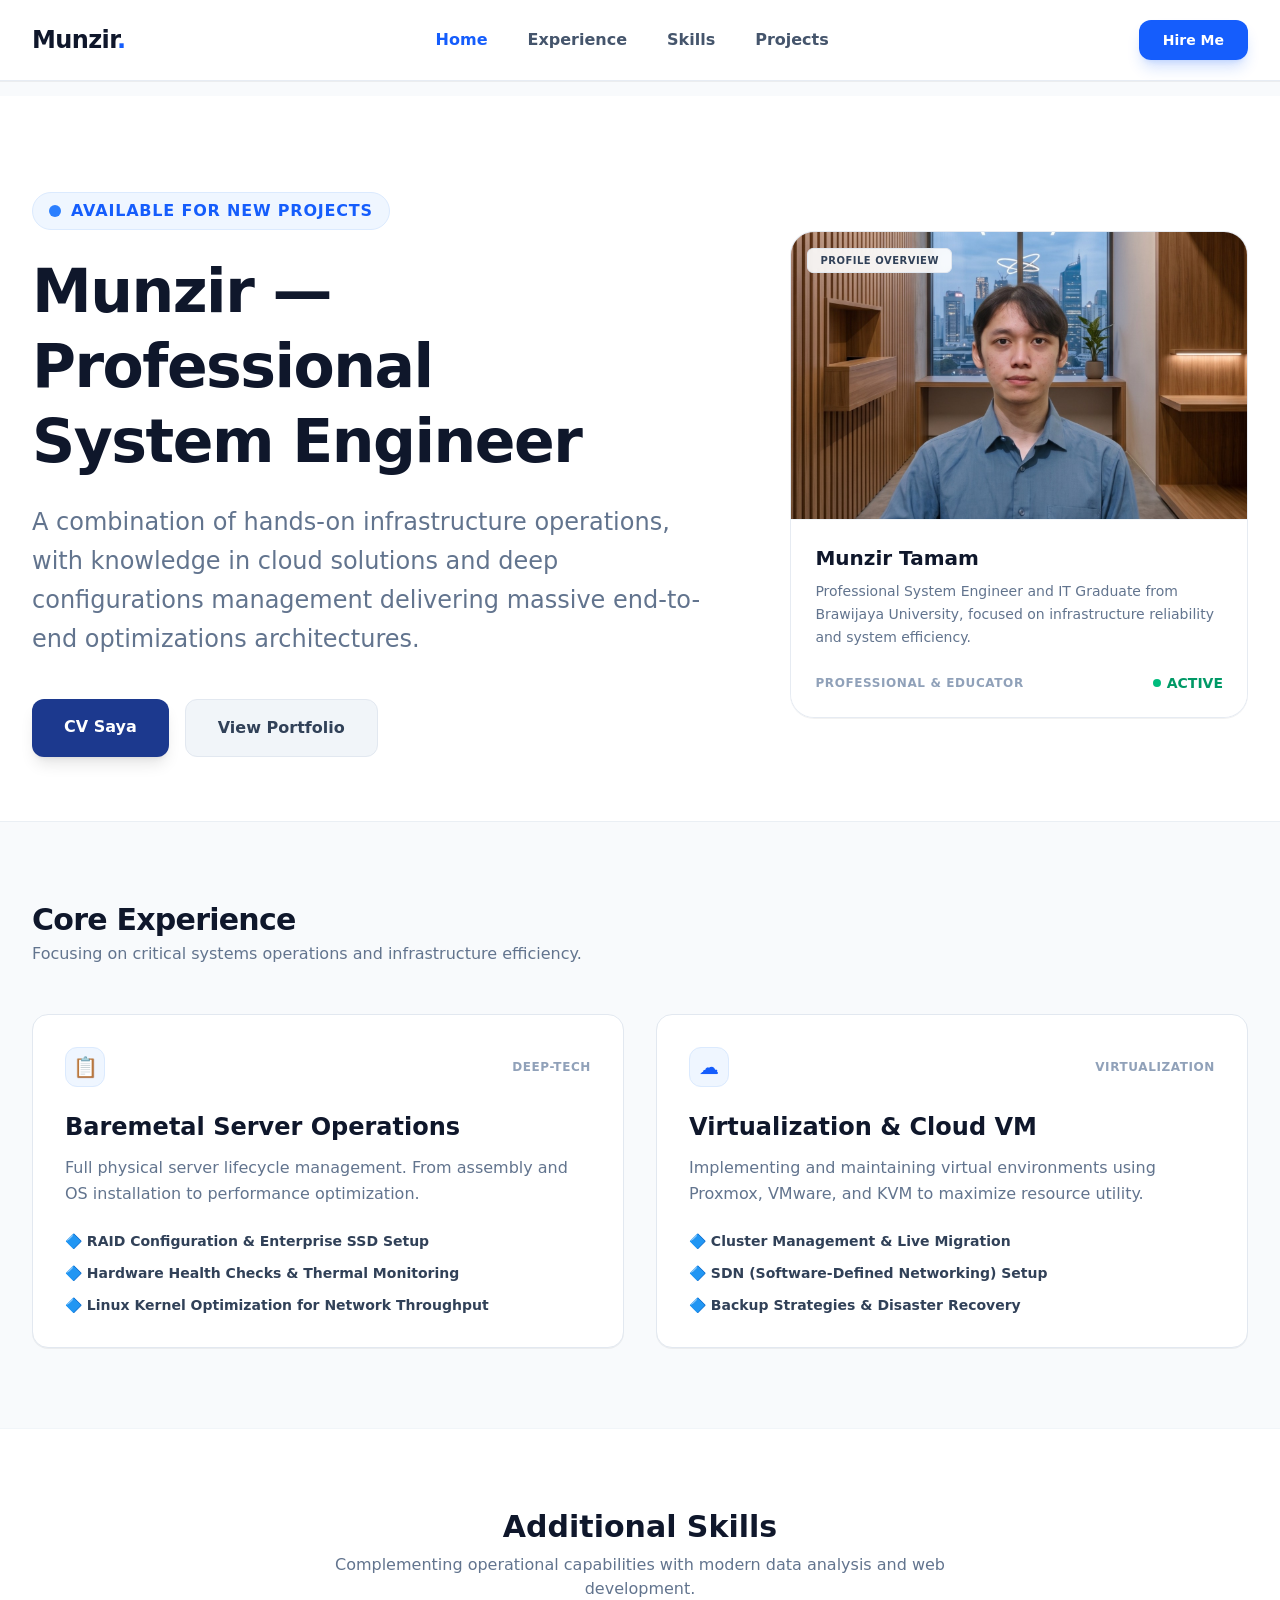
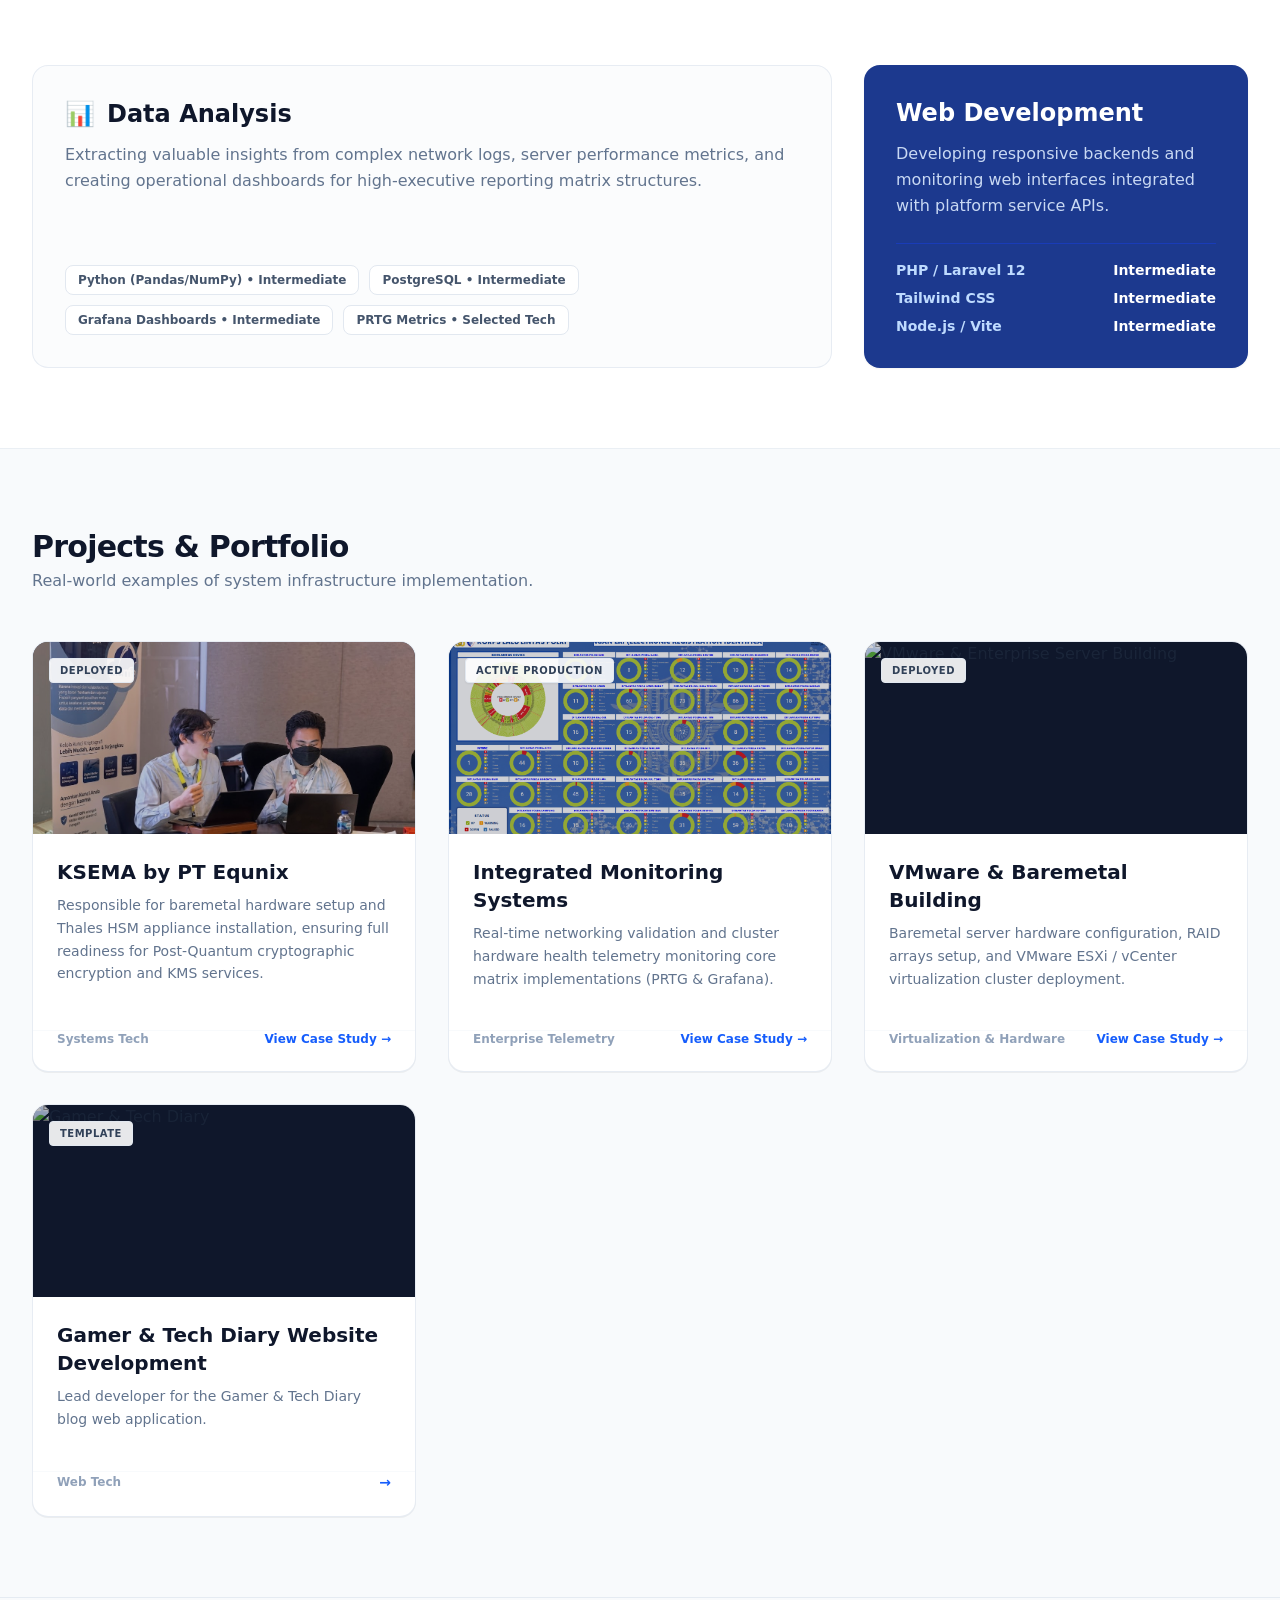
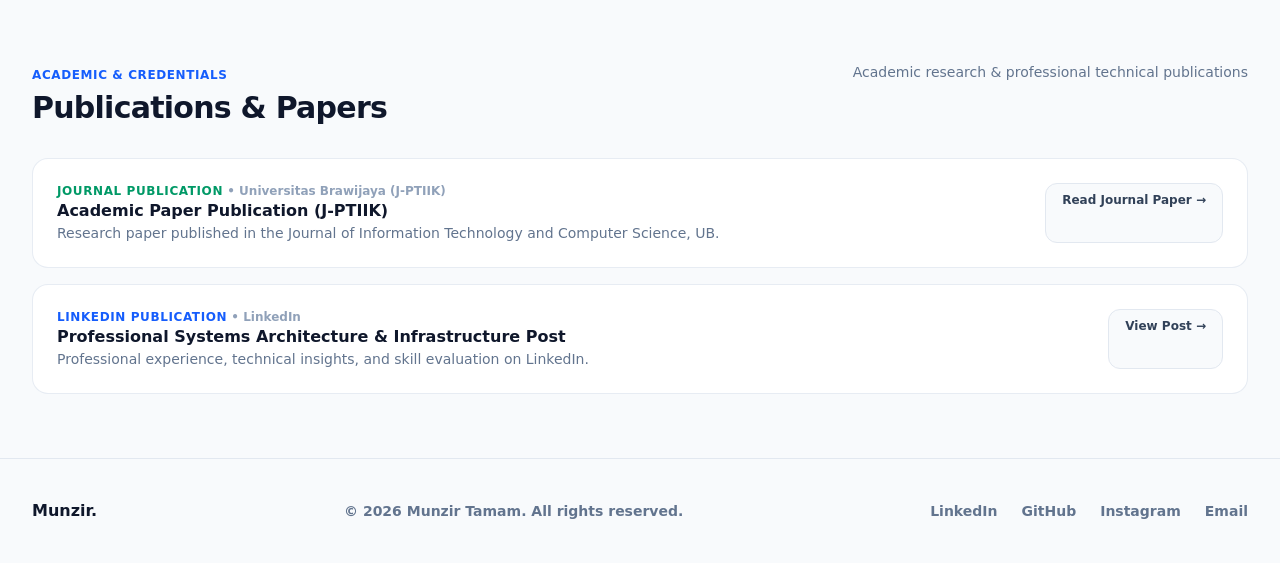
==== commit 54572277: "add publication on home" ====
--- a/index.html
+++ b/index.html
@@ -196,6 +196,7 @@
 
                 <ul class="grid gap-8 sm:grid-cols-2 lg:grid-cols-3 list-none">
 
+                    <!-- 1. KSEMA Project -->
                     <li class="bg-white rounded-2xl border border-slate-200/80 overflow-hidden shadow-2xs group hover:shadow-md transition-shadow">
                         <a href="projects/ksema.html" class="flex flex-col justify-between h-full">
                             <article>
@@ -215,6 +216,7 @@
                         </a>
                     </li>
 
+                    <!-- 2. Integrated Monitoring PRTG -->
                     <li class="bg-white rounded-2xl border border-slate-200/80 overflow-hidden shadow-2xs group hover:shadow-md transition-shadow">
                         <a href="projects/monitoring.html" class="flex flex-col justify-between h-full">
                             <article>
@@ -236,6 +238,7 @@
                         </a>
                     </li>
 
+                    <!-- 3. VMWARE Project -->
                     <li class="bg-white rounded-2xl border border-slate-200/80 overflow-hidden shadow-2xs group hover:shadow-md transition-shadow">
                         <a href="projects/vmware-building.html" class="flex flex-col justify-between h-full">
                             <article>
@@ -255,15 +258,16 @@
                         </a>
                     </li>
 
+                    <!-- 4. Gamer Diary & Tech Diary Project -->
                     <li class="bg-white rounded-2xl border border-slate-200/80 overflow-hidden shadow-2xs flex flex-col justify-between group hover:shadow-md transition-shadow">
                         <article>
                             <figure class="h-48 bg-slate-900 m-0 relative overflow-hidden">
-                                <img src="https://images.unsplash.com/photo-1531403009284-440f080d1e12?w=600" alt="Inventory Portal" class="w-full h-full object-cover opacity-70">
+                                <img src="https://images.unsplash.com/photo-1531403009284-440f080d1e12?w=600" alt="Gamer & Tech Diary" class="w-full h-full object-cover opacity-70">
                                 <span class="absolute top-4 left-4 px-2.5 py-1 bg-white/90 border border-slate-200 text-[10px] font-bold text-slate-700 rounded uppercase tracking-wider">TEMPLATE</span>
                             </figure>
                             <div class="p-6">
-                                <h3 class="text-xl font-bold text-slate-900 group-hover:text-blue-600 transition-colors">IT Asset Inventory Portal</h3>
-                                <p class="mt-2 text-sm text-slate-500 leading-relaxed">Internal web application hosting managing datacenter asset counts and core operational authorization logs.</p>
+                                <h3 class="text-xl font-bold text-slate-900 group-hover:text-blue-600 transition-colors">Gamer & Tech Diary Website Development</h3>
+                                <p class="mt-2 text-sm text-slate-500 leading-relaxed">Lead developer for the Gamer & Tech Diary blog web application.</p>
                             </div>
                         </article>
                         <footer class="p-6 pt-0 border-t border-slate-50 mt-4 flex justify-between items-center text-xs font-bold text-slate-400">
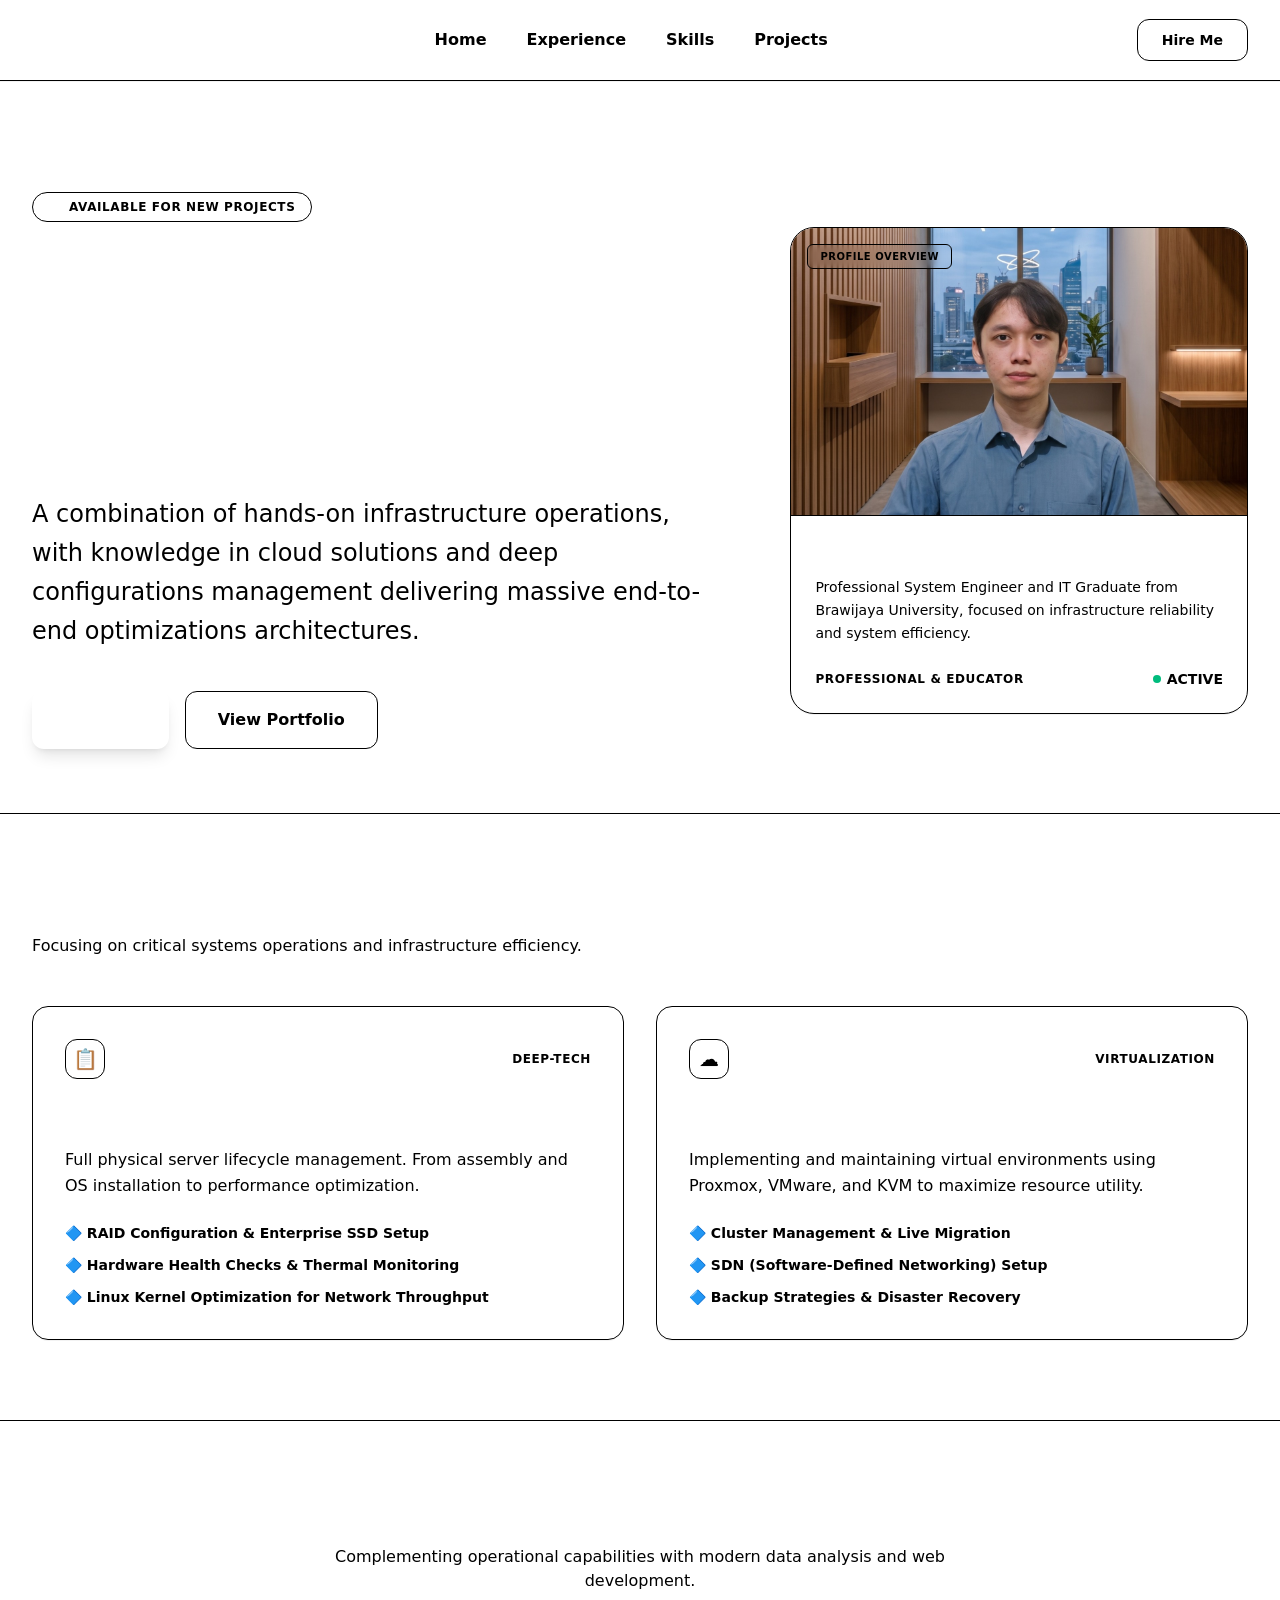
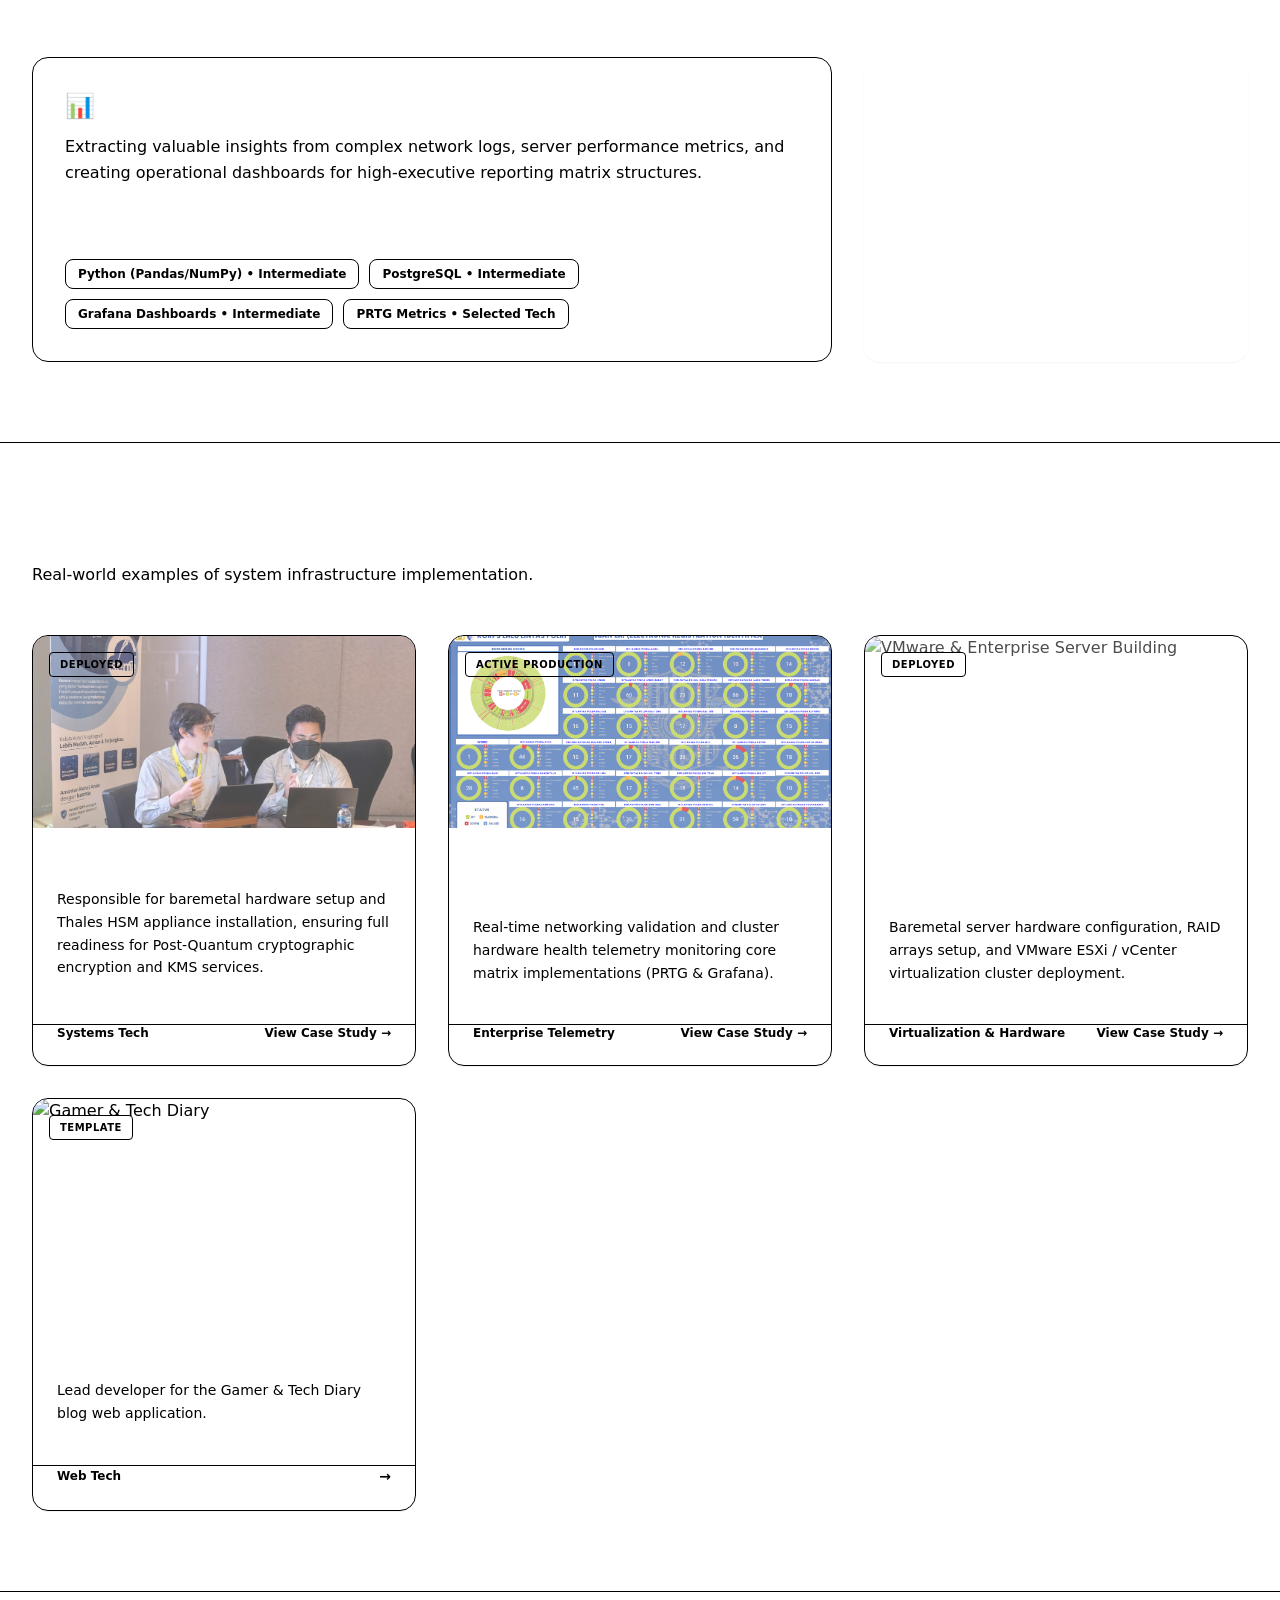
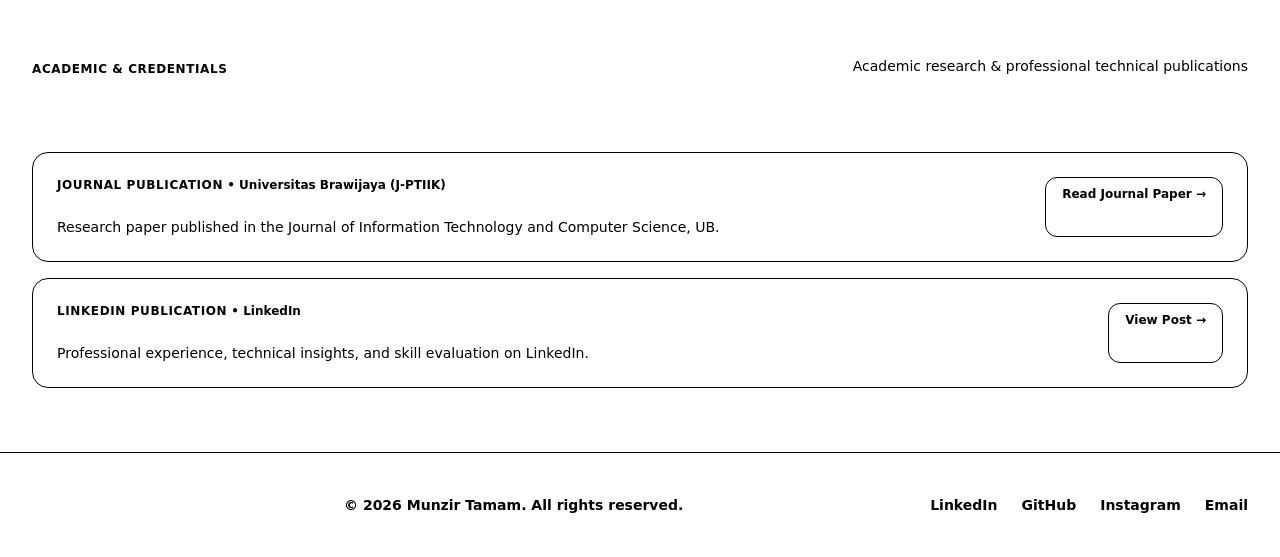
==== commit 1cda9636: "add publication on home" ====
--- a/index.html
+++ b/index.html
@@ -1,5 +1,5 @@
 <!DOCTYPE html>
-<html lang="en">
+<html lang="en" class="dark">
 <head>
     <meta charset="UTF-8">
     <meta name="viewport" content="width=device-width, initial-scale=1.0">
@@ -7,44 +7,44 @@
     <link rel="stylesheet" href="css/app.css">
     <link rel="stylesheet" href="css/custom.css">
 </head>
-<body class="bg-slate-50 text-slate-800 antialiased font-sans">
-
-    <header id="main-header" class="fixed top-0 inset-x-0 z-50 transition-all duration-300 bg-white/90 backdrop-blur-md border-b border-slate-200/80 shadow-2xs">
+<body class="bg-zinc-950 text-zinc-300 antialiased font-sans">
+
+    <header id="main-header" class="fixed top-0 inset-x-0 z-50 transition-all duration-300 bg-zinc-950/90 backdrop-blur-md border-b border-zinc-800 shadow-2xs">
 
         <nav class="max-w-7xl mx-auto px-4 sm:px-8 flex items-center justify-between h-20 transition-all duration-300" id="main-nav" aria-label="Main Navigation">
 
-            <a href="index.html" class="text-2xl font-bold tracking-tight text-slate-900">
-                Munzir<span class="text-blue-600">.</span>
+            <a href="index.html" class="text-2xl font-bold tracking-tight text-white">
+                Munzir<span class="text-rose-500">.</span>
             </a>
 
-            <ul class="hidden md:flex items-center space-x-10 text-base font-bold text-slate-600">
-                <li><a href="index.html" class="text-blue-600">Home</a></li>
-                <li><a href="experience.html" class="hover:text-slate-900 transition-colors">Experience</a></li>
-                <li><a href="skills.html" class="hover:text-slate-900 transition-colors">Skills</a></li>
-                <li><a href="projects.html" class="hover:text-slate-900 transition-colors">Projects</a></li>
-                <!-- <li><a href="contact.html" class="hover:text-slate-900 transition-colors">Contact</a></li> -->
+            <ul class="hidden md:flex items-center space-x-10 text-base font-bold text-zinc-400">
+                <li><a href="index.html" class="text-rose-500">Home</a></li>
+                <li><a href="experience.html" class="hover:text-white transition-colors">Experience</a></li>
+                <li><a href="skills.html" class="hover:text-white transition-colors">Skills</a></li>
+                <li><a href="projects.html" class="hover:text-white transition-colors">Projects</a></li>
+                <!-- <li><a href="contact.html" class="hover:text-white transition-colors">Contact</a></li> -->
             </ul>
 
             <div class="hidden md:block">
-                <a href="contact.html" class="px-6 py-3 rounded-xl text-sm font-bold bg-blue-600 hover:bg-blue-500 text-white shadow-lg shadow-blue-600/20 transition-all">
+                <a href="contact.html" class="px-6 py-3 rounded-xl text-sm font-bold bg-rose-500/20 hover:bg-rose-500 text-rose-400 hover:text-white border border-rose-500/40 transition-all">
                     Hire Me
                 </a>
             </div>
 
-            <button id="menu-toggle" class="md:hidden p-2 rounded-xl border border-slate-200 bg-slate-50 text-slate-700 font-bold cursor-pointer">
+            <button id="menu-toggle" class="md:hidden p-2 rounded-xl border border-zinc-800 bg-zinc-900 text-zinc-300 font-bold cursor-pointer">
                 &#9776;
             </button>
 
         </nav>
 
-        <menu id="mobile-menu" class="hidden max-w-7xl mx-auto px-4 sm:px-8 pb-6 flex flex-col space-y-4 text-base font-bold text-slate-700 border-t border-slate-100 pt-4 md:hidden">
-            <li><a href="index.html" class="text-blue-600">Home</a></li>
+        <menu id="mobile-menu" class="hidden max-w-7xl mx-auto px-4 sm:px-8 pb-6 flex flex-col space-y-4 text-base font-bold text-zinc-300 border-t border-zinc-800 pt-4 md:hidden">
+            <li><a href="index.html" class="text-rose-500">Home</a></li>
             <li><a href="experience.html">Experience</a></li>
             <li><a href="skills.html">Skills</a></li>
             <li><a href="projects.html">Projects</a></li>
             <!-- <li><a href="contact.html">Contact</a></li> -->
             <li class="pt-2">
-                <a href="contact.html" class="block text-center w-full py-3 rounded-xl bg-blue-600 text-white">Hire Me</a>
+                <a href="contact.html" class="block text-center w-full py-3 rounded-xl bg-rose-600 text-white">Hire Me</a>
             </li>
         </menu>
 
@@ -53,47 +53,47 @@
     <main class="pt-24 min-h-[calc(100vh-10rem)]">
 
         <!-- 1. HERO PROFILE SECTION -->
-        <section class="bg-white pt-24 pb-16 px-4 sm:px-8 relative z-10">
+        <section class="bg-zinc-950 pt-24 pb-16 px-4 sm:px-8 relative z-10">
             <div class="max-w-7xl mx-auto grid gap-12 md:grid-cols-5 items-center">
 
                 <!-- Left Info Headline -->
                 <article class="md:col-span-3 text-left">
-                    <span class="inline-flex items-center gap-2.5 px-4 py-1.5 rounded-full text-base font-bold bg-blue-50 text-blue-600 border border-blue-100 uppercase tracking-wider mb-6">
-                        <span class="w-3 h-3 rounded-full bg-blue-500 animate-pulse"></span>
+                    <span class="inline-flex items-center gap-2.5 px-4 py-1.5 rounded-full text-xs font-bold bg-rose-950/40 text-rose-400 border border-rose-800/50 uppercase tracking-wider mb-6">
+                        <span class="w-2.5 h-2.5 rounded-full bg-rose-500 animate-pulse"></span>
                         Available for New Projects
                     </span>
-                    <h1 class="text-4xl sm:text-6xl font-extrabold text-slate-900 tracking-tight leading-tight">
+                    <h1 class="text-4xl sm:text-6xl font-extrabold text-white tracking-tight leading-tight">
                         Munzir &mdash; Professional <br> System Engineer
                     </h1>
-                    <p class="mt-6 text-xl sm:text-2xl text-slate-500 leading-relaxed max-w-2xl">
+                    <p class="mt-6 text-xl sm:text-2xl text-zinc-400 leading-relaxed max-w-2xl">
                         A combination of hands-on infrastructure operations, with knowledge in cloud solutions and deep configurations management delivering massive end-to-end optimizations architectures.
                     </p>
                     <footer class="mt-10 flex flex-wrap gap-4">
-                        <a href="https://drive.google.com/file/d/1jeKsAguTe3LM6D43tcFqkn_yVcC1DUEv/view?usp=sharing" target="_blank" rel="noopener noreferrer" class="px-8 py-4 rounded-xl bg-blue-900 hover:bg-blue-800 text-white font-bold text-base shadow-lg transition-all transform hover:-translate-y-0.5"> CV Saya </a>
-                        <a href="projects.html" class="px-8 py-4 rounded-xl bg-slate-100 hover:bg-slate-200 text-slate-700 font-bold text-base border border-slate-200 transition-all transform hover:-translate-y-0.5"> View Portfolio</a>
+                        <a href="https://drive.google.com/file/d/1jeKsAguTe3LM6D43tcFqkn_yVcC1DUEv/view?usp=sharing" target="_blank" rel="noopener noreferrer" class="px-8 py-4 rounded-xl bg-rose-600 hover:bg-rose-500 text-white font-bold text-base shadow-lg shadow-rose-900/30 transition-all transform hover:-translate-y-0.5"> CV Saya </a>
+                        <a href="projects.html" class="px-8 py-4 rounded-xl bg-zinc-900 hover:bg-zinc-800 text-zinc-200 font-bold text-base border border-zinc-800 transition-all transform hover:-translate-y-0.5"> View Portfolio</a>
                     </footer>
                 </article>
 
                 <!-- Right Visual Component -->
-                <article class="md:col-span-2 bg-slate-50/50 rounded-3xl border border-slate-200/80 shadow-2xs overflow-hidden flex flex-col justify-between min-h-[340px] group hover:shadow-md transition-all duration-300">
-
-                    <figure class="h-72 bg-slate-100 relative overflow-hidden m-0 flex items-center justify-center border-b border-slate-100">
+                <article class="md:col-span-2 bg-zinc-900/80 rounded-3xl border border-zinc-800 shadow-2xs overflow-hidden flex flex-col justify-between min-h-[340px] group hover:border-zinc-700 transition-all duration-300">
+
+                    <figure class="h-72 bg-zinc-950 relative overflow-hidden m-0 flex items-center justify-center border-b border-zinc-800">
                         <img src="images/munzir-photo.jpeg"
                              alt="Foto Munzir Tamam"
-                             class="w-full h-full object-cover group-hover:scale-105 transition-transform duration-500">
-                        <span class="absolute top-4 left-4 px-3 py-1 bg-white/90 backdrop-blur-xs border border-slate-200 text-[10px] font-bold text-slate-700 rounded-md uppercase tracking-wider">
+                             class="w-full h-full object-cover opacity-90 group-hover:scale-105 transition-transform duration-500">
+                        <span class="absolute top-4 left-4 px-3 py-1 bg-zinc-900/90 backdrop-blur-xs border border-zinc-700 text-[10px] font-bold text-rose-400 rounded-md uppercase tracking-wider">
                             Profile Overview
                         </span>
                     </figure>
 
-                    <div class="p-6 pb-4 bg-white">
-                        <h3 class="text-xl font-bold text-slate-900">Munzir Tamam</h3>
-                        <p class="mt-2 text-sm text-slate-500 leading-relaxed"> Professional System Engineer and IT Graduate from Brawijaya University, focused on infrastructure reliability and system efficiency. </p>
+                    <div class="p-6 pb-4 bg-zinc-900">
+                        <h3 class="text-xl font-bold text-white">Munzir Tamam</h3>
+                        <p class="mt-2 text-sm text-zinc-400 leading-relaxed"> Professional System Engineer and IT Graduate from Brawijaya University, focused on infrastructure reliability and system efficiency. </p>
                     </div>
 
-                    <footer class="px-6 pb-6 pt-2 flex justify-between items-center text-sm font-bold bg-white">
-                        <span class="text-slate-400 uppercase tracking-wider text-xs">Professional &amp; Educator</span>
-                        <span class="text-emerald-600 flex items-center gap-1.5">
+                    <footer class="px-6 pb-6 pt-2 flex justify-between items-center text-sm font-bold bg-zinc-900">
+                        <span class="text-zinc-500 uppercase tracking-wider text-xs">Professional &amp; Educator</span>
+                        <span class="text-emerald-400 flex items-center gap-1.5">
                             <span class="w-2 h-2 rounded-full bg-emerald-500 animate-pulse"></span>
                             ACTIVE
                         </span>
@@ -105,38 +105,38 @@
         </section>
 
         <!-- 2. CORE EXPERIENCE SECTION -->
-        <section class="py-20 bg-slate-50 border-t border-slate-200/60">
+        <section class="py-20 bg-zinc-950 border-t border-zinc-900">
             <div class="max-w-7xl mx-auto px-4 sm:px-8">
                 <header class="mb-12">
-                    <h2 class="text-3xl font-bold text-slate-900 tracking-tight">Core Experience</h2>
-                    <p class="text-base text-slate-500 mt-1">Focusing on critical systems operations and infrastructure efficiency.</p>
+                    <h2 class="text-3xl font-bold text-white tracking-tight">Core Experience</h2>
+                    <p class="text-base text-zinc-400 mt-1">Focusing on critical systems operations and infrastructure efficiency.</p>
                 </header>
 
                 <ul class="grid gap-8 md:grid-cols-2 list-none">
-                    <li class="bg-white p-8 rounded-2xl border border-slate-200 shadow-2xs flex flex-col justify-between hover:shadow-md transition-shadow">
+                    <li class="bg-zinc-900/90 p-8 rounded-2xl border border-zinc-800 shadow-2xs flex flex-col justify-between hover:border-zinc-700 transition-all">
                         <article>
                             <header class="flex justify-between items-center mb-6">
-                                <span class="w-10 h-10 rounded-xl bg-blue-50 text-blue-600 flex items-center justify-center text-xl font-bold border border-blue-100">&#128203;</span>
-                                <span class="text-xs font-bold uppercase tracking-wider text-slate-400">DEEP-TECH</span>
+                                <span class="w-10 h-10 rounded-xl bg-rose-950/60 text-rose-400 flex items-center justify-center text-xl font-bold border border-rose-900/50">&#128203;</span>
+                                <span class="text-xs font-bold uppercase tracking-wider text-rose-400">DEEP-TECH</span>
                             </header>
-                            <h3 class="text-2xl font-bold text-slate-900">Baremetal Server Operations</h3>
-                            <p class="mt-3 text-base text-slate-500 leading-relaxed">Full physical server lifecycle management. From assembly and OS installation to performance optimization.</p>
-                            <ul class="mt-6 space-y-3 text-sm font-semibold text-slate-700">
+                            <h3 class="text-2xl font-bold text-white">Baremetal Server Operations</h3>
+                            <p class="mt-3 text-base text-zinc-400 leading-relaxed">Full physical server lifecycle management. From assembly and OS installation to performance optimization.</p>
+                            <ul class="mt-6 space-y-3 text-sm font-semibold text-zinc-300">
                                 <li>&#128311; RAID Configuration &amp; Enterprise SSD Setup</li>
                                 <li>&#128311; Hardware Health Checks &amp; Thermal Monitoring</li>
                                 <li>&#128311; Linux Kernel Optimization for Network Throughput</li>
                             </ul>
                         </article>
                     </li>
-                    <li class="bg-white p-8 rounded-2xl border border-slate-200 shadow-2xs flex flex-col justify-between hover:shadow-md transition-shadow">
+                    <li class="bg-zinc-900/90 p-8 rounded-2xl border border-zinc-800 shadow-2xs flex flex-col justify-between hover:border-zinc-700 transition-all">
                         <article>
                             <header class="flex justify-between items-center mb-6">
-                                <span class="w-10 h-10 rounded-xl bg-blue-50 text-blue-600 flex items-center justify-center text-xl font-bold border border-blue-100">&#9729;&#65039;</span>
-                                <span class="text-xs font-bold uppercase tracking-wider text-slate-400">VIRTUALIZATION</span>
+                                <span class="w-10 h-10 rounded-xl bg-rose-950/60 text-rose-400 flex items-center justify-center text-xl font-bold border border-rose-900/50">&#9729;&#65039;</span>
+                                <span class="text-xs font-bold uppercase tracking-wider text-rose-400">VIRTUALIZATION</span>
                             </header>
-                            <h3 class="text-2xl font-bold text-slate-900">Virtualization &amp; Cloud VM</h3>
-                            <p class="mt-3 text-base text-slate-500 leading-relaxed">Implementing and maintaining virtual environments using Proxmox, VMware, and KVM to maximize resource utility.</p>
-                            <ul class="mt-6 space-y-3 text-sm font-semibold text-slate-700">
+                            <h3 class="text-2xl font-bold text-white">Virtualization &amp; Cloud VM</h3>
+                            <p class="mt-3 text-base text-zinc-400 leading-relaxed">Implementing and maintaining virtual environments using Proxmox, VMware, and KVM to maximize resource utility.</p>
+                            <ul class="mt-6 space-y-3 text-sm font-semibold text-zinc-300">
                                 <li>&#128311; Cluster Management &amp; Live Migration</li>
                                 <li>&#128311; SDN (Software-Defined Networking) Setup</li>
                                 <li>&#128311; Backup Strategies &amp; Disaster Recovery</li>
@@ -148,36 +148,36 @@
         </section>
 
         <!-- 3. ADDITIONAL SKILLS SECTION -->
-        <section class="py-20 bg-white border-t border-slate-100">
+        <section class="py-20 bg-zinc-950 border-t border-zinc-900">
             <div class="max-w-7xl mx-auto px-4 sm:px-8">
                 <header class="text-center max-w-2xl mx-auto mb-16">
-                    <h2 class="text-3xl font-bold text-slate-900">Additional Skills</h2>
-                    <p class="text-base text-slate-500 mt-2">Complementing operational capabilities with modern data analysis and web development.</p>
+                    <h2 class="text-3xl font-bold text-white">Additional Skills</h2>
+                    <p class="text-base text-zinc-400 mt-2">Complementing operational capabilities with modern data analysis and web development.</p>
                 </header>
 
                 <div class="grid gap-8 md:grid-cols-3">
-                    <section class="bg-slate-50/60 p-8 rounded-2xl border border-slate-200/80 md:col-span-2 flex flex-col justify-between">
+                    <section class="bg-zinc-900/90 p-8 rounded-2xl border border-zinc-800 md:col-span-2 flex flex-col justify-between">
                         <header>
-                            <h3 class="text-2xl font-bold text-slate-900 flex items-center gap-3"><span class="text-blue-600">&#128202;</span> Data Analysis</h3>
-                            <p class="text-base text-slate-500 mt-3 leading-relaxed">Extracting valuable insights from complex network logs, server performance metrics, and creating operational dashboards for high-executive reporting matrix structures.</p>
+                            <h3 class="text-2xl font-bold text-white flex items-center gap-3"><span class="text-rose-500">&#128202;</span> Data Analysis</h3>
+                            <p class="text-base text-zinc-400 mt-3 leading-relaxed">Extracting valuable insights from complex network logs, server performance metrics, and creating operational dashboards for high-executive reporting matrix structures.</p>
                         </header>
-                        <footer class="flex flex-wrap gap-2.5 text-xs font-bold text-slate-600 mt-8">
-                            <span class="px-3 py-1.5 bg-white border border-slate-200 rounded-lg">Python (Pandas/NumPy) &bull; Intermediate</span>
-                            <span class="px-3 py-1.5 bg-white border border-slate-200 rounded-lg">PostgreSQL &bull; Intermediate</span>
-                            <span class="px-3 py-1.5 bg-white border border-slate-200 rounded-lg">Grafana Dashboards &bull; Intermediate</span>
-                            <span class="px-3 py-1.5 bg-white border border-slate-200 rounded-lg">PRTG Metrics &bull; Selected Tech</span>
+                        <footer class="flex flex-wrap gap-2.5 text-xs font-bold text-zinc-300 mt-8">
+                            <span class="px-3 py-1.5 bg-zinc-950 border border-zinc-800 rounded-lg">Python (Pandas/NumPy) &bull; Intermediate</span>
+                            <span class="px-3 py-1.5 bg-zinc-950 border border-zinc-800 rounded-lg">PostgreSQL &bull; Intermediate</span>
+                            <span class="px-3 py-1.5 bg-zinc-950 border border-zinc-800 rounded-lg">Grafana Dashboards &bull; Intermediate</span>
+                            <span class="px-3 py-1.5 bg-zinc-950 border border-zinc-800 rounded-lg">PRTG Metrics &bull; Selected Tech</span>
                         </footer>
                     </section>
 
-                    <section class="bg-blue-900 text-white p-8 rounded-2xl flex flex-col justify-between shadow-xs">
+                    <section class="bg-rose-950/40 text-white p-8 rounded-2xl border border-rose-900/50 flex flex-col justify-between shadow-xs">
                         <header>
-                            <h3 class="text-2xl font-bold">Web Development</h3>
-                            <p class="text-base text-blue-100/90 mt-3 leading-relaxed">Developing responsive backends and monitoring web interfaces integrated with platform service APIs.</p>
+                            <h3 class="text-2xl font-bold text-white">Web Development</h3>
+                            <p class="text-base text-zinc-300 mt-3 leading-relaxed">Developing responsive backends and monitoring web interfaces integrated with platform service APIs.</p>
                         </header>
-                        <dl class="space-y-2 text-sm font-bold text-blue-200 mt-6 border-t border-blue-800 pt-4">
-                            <div class="flex justify-between"><dt>PHP / Laravel 12</dt><dd class="text-white">Intermediate</dd></div>
-                            <div class="flex justify-between"><dt>Tailwind CSS</dt><dd class="text-white">Intermediate</dd></div>
-                            <div class="flex justify-between"><dt>Node.js / Vite</dt><dd class="text-white">Intermediate</dd></div>
+                        <dl class="space-y-2 text-sm font-bold text-zinc-300 mt-6 border-t border-rose-900/40 pt-4">
+                            <div class="flex justify-between"><dt class="text-zinc-400">PHP / Laravel 12</dt><dd class="text-rose-400">Intermediate</dd></div>
+                            <div class="flex justify-between"><dt class="text-zinc-400">Tailwind CSS</dt><dd class="text-rose-400">Intermediate</dd></div>
+                            <div class="flex justify-between"><dt class="text-zinc-400">Node.js / Vite</dt><dd class="text-rose-400">Intermediate</dd></div>
                         </dl>
                     </section>
                 </div>
@@ -185,93 +185,93 @@
         </section>
 
         <!-- 4. PROJECTS & PORTFOLIO SECTION -->
-        <section class="py-20 bg-slate-50 border-t border-slate-200/60">
+        <section class="py-20 bg-zinc-950 border-t border-zinc-900">
             <div class="max-w-7xl mx-auto px-4 sm:px-8">
                 <header class="flex flex-wrap justify-between items-end mb-12 gap-4">
                     <div>
-                        <h2 class="text-3xl font-bold text-slate-900 tracking-tight">Projects &amp; Portfolio</h2>
-                        <p class="text-base text-slate-500 mt-1">Real-world examples of system infrastructure implementation.</p>
+                        <h2 class="text-3xl font-bold text-white tracking-tight">Projects &amp; Portfolio</h2>
+                        <p class="text-base text-zinc-400 mt-1">Real-world examples of system infrastructure implementation.</p>
                     </div>
                 </header>
 
                 <ul class="grid gap-8 sm:grid-cols-2 lg:grid-cols-3 list-none">
 
                     <!-- 1. KSEMA Project -->
-                    <li class="bg-white rounded-2xl border border-slate-200/80 overflow-hidden shadow-2xs group hover:shadow-md transition-shadow">
+                    <li class="bg-zinc-900/90 rounded-2xl border border-zinc-800 overflow-hidden shadow-2xs group hover:border-zinc-700 transition-all">
                         <a href="projects/ksema.html" class="flex flex-col justify-between h-full">
                             <article>
-                                <figure class="h-48 bg-slate-900 m-0 relative overflow-hidden">
-                                    <img src="images/KSEMA-2.jpg" alt="KSEMA System Architecture" class="w-full h-full object-cover opacity-80 group-hover:scale-105 transition-transform duration-500">
-                                    <span class="absolute top-4 left-4 px-2.5 py-1 bg-white/90 border border-slate-200 text-[10px] font-bold text-slate-700 rounded uppercase tracking-wider">DEPLOYED</span>
+                                <figure class="h-48 bg-zinc-950 m-0 relative overflow-hidden">
+                                    <img src="images/KSEMA-2.jpg" alt="KSEMA System Architecture" class="w-full h-full object-cover opacity-70 group-hover:scale-105 transition-transform duration-500">
+                                    <span class="absolute top-4 left-4 px-2.5 py-1 bg-zinc-900/90 border border-zinc-700 text-[10px] font-bold text-rose-400 rounded uppercase tracking-wider">DEPLOYED</span>
                                 </figure>
                                 <section class="p-6">
-                                    <h3 class="text-xl font-bold text-slate-900 group-hover:text-blue-600 transition-colors">KSEMA by PT Equnix</h3>
-                                    <p class="mt-2 text-sm text-slate-500 leading-relaxed">Responsible for baremetal hardware setup and Thales HSM appliance installation, ensuring full readiness for Post-Quantum cryptographic encryption and KMS services.</p>
+                                    <h3 class="text-xl font-bold text-white group-hover:text-rose-400 transition-colors">KSEMA by PT Equnix</h3>
+                                    <p class="mt-2 text-sm text-zinc-400 leading-relaxed">Responsible for baremetal hardware setup and Thales HSM appliance installation, ensuring full readiness for Post-Quantum cryptographic encryption and KMS services.</p>
                                 </section>
                             </article>
-                            <footer class="p-6 pt-0 border-t border-slate-50 mt-4 flex justify-between items-center text-xs font-bold text-slate-400">
+                            <footer class="p-6 pt-0 border-t border-zinc-800/50 mt-4 flex justify-between items-center text-xs font-bold text-zinc-500">
                                 <span>Systems Tech</span>
-                                <span class="text-blue-600 font-bold group-hover:translate-x-1 transition-transform flex items-center gap-1">View Case Study &rarr;</span>
+                                <span class="text-rose-400 font-bold group-hover:translate-x-1 transition-transform flex items-center gap-1">View Case Study &rarr;</span>
                             </footer>
                         </a>
                     </li>
 
                     <!-- 2. Integrated Monitoring PRTG -->
-                    <li class="bg-white rounded-2xl border border-slate-200/80 overflow-hidden shadow-2xs group hover:shadow-md transition-shadow">
+                    <li class="bg-zinc-900/90 rounded-2xl border border-zinc-800 overflow-hidden shadow-2xs group hover:border-zinc-700 transition-all">
                         <a href="projects/monitoring.html" class="flex flex-col justify-between h-full">
                             <article>
-                                <figure class="h-48 bg-slate-900 m-0 relative overflow-hidden">
-                                    <img src="images/prtg-1.png" alt="Integrated Monitoring Systems" class="w-full h-full object-cover opacity-80 group-hover:scale-105 transition-transform duration-500">
-                                    <span class="absolute top-4 left-4 px-2.5 py-1 bg-white/90 border border-slate-200 text-[10px] font-bold text-slate-700 rounded uppercase tracking-wider shadow-xs">ACTIVE PRODUCTION</span>
+                                <figure class="h-48 bg-zinc-950 m-0 relative overflow-hidden">
+                                    <img src="images/prtg-1.png" alt="Integrated Monitoring Systems" class="w-full h-full object-cover opacity-70 group-hover:scale-105 transition-transform duration-500">
+                                    <span class="absolute top-4 left-4 px-2.5 py-1 bg-zinc-900/90 border border-zinc-700 text-[10px] font-bold text-rose-400 rounded uppercase tracking-wider">ACTIVE PRODUCTION</span>
                                 </figure>
                                 <div class="p-6">
-                                    <h3 class="text-xl font-bold text-slate-900 group-hover:text-blue-600 transition-colors flex items-center justify-between">
+                                    <h3 class="text-xl font-bold text-white group-hover:text-rose-400 transition-colors flex items-center justify-between">
                                         <span>Integrated Monitoring Systems</span>
                                     </h3>
-                                    <p class="mt-2 text-sm text-slate-500 leading-relaxed">Real-time networking validation and cluster hardware health telemetry monitoring core matrix implementations (PRTG &amp; Grafana).</p>
+                                    <p class="mt-2 text-sm text-zinc-400 leading-relaxed">Real-time networking validation and cluster hardware health telemetry monitoring core matrix implementations (PRTG &amp; Grafana).</p>
                                 </div>
                             </article>
-                            <footer class="p-6 pt-0 border-t border-slate-50 mt-4 flex justify-between items-center text-xs font-bold text-slate-400">
+                            <footer class="p-6 pt-0 border-t border-zinc-800/50 mt-4 flex justify-between items-center text-xs font-bold text-zinc-500">
                                 <span>Enterprise Telemetry</span>
-                                <span class="text-blue-600 font-bold group-hover:translate-x-1 transition-transform flex items-center gap-1">View Case Study &rarr;</span>
+                                <span class="text-rose-400 font-bold group-hover:translate-x-1 transition-transform flex items-center gap-1">View Case Study &rarr;</span>
                             </footer>
                         </a>
                     </li>
 
                     <!-- 3. VMWARE Project -->
-                    <li class="bg-white rounded-2xl border border-slate-200/80 overflow-hidden shadow-2xs group hover:shadow-md transition-shadow">
+                    <li class="bg-zinc-900/90 rounded-2xl border border-zinc-800 overflow-hidden shadow-2xs group hover:border-zinc-700 transition-all">
                         <a href="projects/vmware-building.html" class="flex flex-col justify-between h-full">
                             <article>
-                                <figure class="h-48 bg-slate-900 m-0 relative overflow-hidden">
-                                    <img src="https://images.unsplash.com/photo-1558494949-ef010cbdcc31?w=600" alt="VMware & Enterprise Server Building" class="w-full h-full object-cover opacity-80 group-hover:scale-105 transition-transform duration-500">
-                                    <span class="absolute top-4 left-4 px-2.5 py-1 bg-white/90 border border-slate-200 text-[10px] font-bold text-slate-700 rounded uppercase tracking-wider">DEPLOYED</span>
+                                <figure class="h-48 bg-zinc-950 m-0 relative overflow-hidden">
+                                    <img src="https://images.unsplash.com/photo-1558494949-ef010cbdcc31?w=600" alt="VMware & Enterprise Server Building" class="w-full h-full object-cover opacity-70 group-hover:scale-105 transition-transform duration-500">
+                                    <span class="absolute top-4 left-4 px-2.5 py-1 bg-zinc-900/90 border border-zinc-700 text-[10px] font-bold text-rose-400 rounded uppercase tracking-wider">DEPLOYED</span>
                                 </figure>
                                 <div class="p-6">
-                                    <h3 class="text-xl font-bold text-slate-900 group-hover:text-blue-600 transition-colors">VMware &amp; Baremetal Building</h3>
-                                    <p class="mt-2 text-sm text-slate-500 leading-relaxed">Baremetal server hardware configuration, RAID arrays setup, and VMware ESXi / vCenter virtualization cluster deployment.</p>
+                                    <h3 class="text-xl font-bold text-white group-hover:text-rose-400 transition-colors">VMware &amp; Baremetal Building</h3>
+                                    <p class="mt-2 text-sm text-zinc-400 leading-relaxed">Baremetal server hardware configuration, RAID arrays setup, and VMware ESXi / vCenter virtualization cluster deployment.</p>
                                 </div>
                             </article>
-                            <footer class="p-6 pt-0 border-t border-slate-50 mt-4 flex justify-between items-center text-xs font-bold text-slate-400">
+                            <footer class="p-6 pt-0 border-t border-zinc-800/50 mt-4 flex justify-between items-center text-xs font-bold text-zinc-500">
                                 <span>Virtualization &amp; Hardware</span>
-                                <span class="text-blue-600 font-bold group-hover:translate-x-1 transition-transform flex items-center gap-1">View Case Study &rarr;</span>
+                                <span class="text-rose-400 font-bold group-hover:translate-x-1 transition-transform flex items-center gap-1">View Case Study &rarr;</span>
                             </footer>
                         </a>
                     </li>
 
                     <!-- 4. Gamer Diary & Tech Diary Project -->
-                    <li class="bg-white rounded-2xl border border-slate-200/80 overflow-hidden shadow-2xs flex flex-col justify-between group hover:shadow-md transition-shadow">
+                    <li class="bg-zinc-900/90 rounded-2xl border border-zinc-800 overflow-hidden shadow-2xs flex flex-col justify-between group hover:border-zinc-700 transition-all">
                         <article>
-                            <figure class="h-48 bg-slate-900 m-0 relative overflow-hidden">
-                                <img src="https://images.unsplash.com/photo-1531403009284-440f080d1e12?w=600" alt="Gamer & Tech Diary" class="w-full h-full object-cover opacity-70">
-                                <span class="absolute top-4 left-4 px-2.5 py-1 bg-white/90 border border-slate-200 text-[10px] font-bold text-slate-700 rounded uppercase tracking-wider">TEMPLATE</span>
+                            <figure class="h-48 bg-zinc-950 m-0 relative overflow-hidden">
+                                <img src="https://images.unsplash.com/photo-1531403009284-440f080d1e12?w=600" alt="Gamer & Tech Diary" class="w-full h-full object-cover opacity-60">
+                                <span class="absolute top-4 left-4 px-2.5 py-1 bg-zinc-900/90 border border-zinc-700 text-[10px] font-bold text-rose-400 rounded uppercase tracking-wider">TEMPLATE</span>
                             </figure>
                             <div class="p-6">
-                                <h3 class="text-xl font-bold text-slate-900 group-hover:text-blue-600 transition-colors">Gamer & Tech Diary Website Development</h3>
-                                <p class="mt-2 text-sm text-slate-500 leading-relaxed">Lead developer for the Gamer & Tech Diary blog web application.</p>
+                                <h3 class="text-xl font-bold text-white group-hover:text-rose-400 transition-colors">Gamer & Tech Diary Website Development</h3>
+                                <p class="mt-2 text-sm text-zinc-400 leading-relaxed">Lead developer for the Gamer & Tech Diary blog web application.</p>
                             </div>
                         </article>
-                        <footer class="p-6 pt-0 border-t border-slate-50 mt-4 flex justify-between items-center text-xs font-bold text-slate-400">
-                            <span>Web Tech</span> <span class="text-blue-600 text-sm">&rarr;</span>
+                        <footer class="p-6 pt-0 border-t border-zinc-800/50 mt-4 flex justify-between items-center text-xs font-bold text-zinc-500">
+                            <span>Web Tech</span> <span class="text-rose-400 text-sm">&rarr;</span>
                         </footer>
                     </li>
                 </ul>
@@ -279,17 +279,17 @@
         </section>
 
         <!-- PUBLICATIONS SECTION -->
-        <section id="publications" class="max-w-7xl mx-auto px-4 sm:px-8 py-16 border-t border-slate-200/80">
+        <section id="publications" class="max-w-7xl mx-auto px-4 sm:px-8 py-16 border-t border-zinc-900">
             
             <!-- Header Seksi -->
             <header class="flex flex-col sm:flex-row sm:items-end justify-between mb-8 gap-2">
                 <div>
-                    <span class="text-xs font-bold uppercase tracking-wider text-blue-600">Academic & Credentials</span>
-                    <h2 class="text-3xl font-extrabold text-slate-900 tracking-tight mt-1">
+                    <span class="text-xs font-bold uppercase tracking-wider text-rose-400">Academic & Credentials</span>
+                    <h2 class="text-3xl font-extrabold text-white tracking-tight mt-1">
                         Publications & Papers
                     </h2>
                 </div>
-                <p class="text-sm font-medium text-slate-500">
+                <p class="text-sm font-medium text-zinc-400">
                     Academic research & professional technical publications
                 </p>
             </header>
@@ -299,23 +299,23 @@
 
                 <!-- Jurnal UB (J-PTIIK) -->
                 <li>
-                    <article class="p-6 rounded-2xl bg-white border border-slate-200/80 hover:border-blue-200 hover:shadow-md transition-all flex flex-col md:flex-row md:items-center justify-between gap-4">
+                    <article class="p-6 rounded-2xl bg-zinc-900/90 border border-zinc-800 hover:border-zinc-700 hover:shadow-md transition-all flex flex-col md:flex-row md:items-center justify-between gap-4">
                         <header class="space-y-1">
-                            <p class="text-xs font-bold text-slate-400 space-x-2">
-                                <span class="text-emerald-600 font-extrabold uppercase tracking-wider">Journal Publication</span>
+                            <p class="text-xs font-bold text-zinc-500 space-x-2">
+                                <span class="text-emerald-400 font-extrabold uppercase tracking-wider">Journal Publication</span>
                                 <span>&bull;</span>
                                 <span>Universitas Brawijaya (J-PTIIK)</span>
                             </p>
-                            <h3 class="text-base font-bold text-slate-900">
+                            <h3 class="text-base font-bold text-white">
                                 Academic Paper Publication (J-PTIIK)
                             </h3>
-                            <p class="text-sm text-slate-500">
+                            <p class="text-sm text-zinc-400">
                                 Research paper published in the Journal of Information Technology and Computer Science, UB.
                             </p>
                         </header>
 
                         <a href="https://j-ptiik.ub.ac.id/index.php/j-ptiik/article/view/14167" target="_blank" rel="noopener noreferrer" 
-                        class="self-start md:self-center shrink-0 px-4 py-2 rounded-xl text-xs font-bold bg-slate-50 hover:bg-blue-600 text-slate-700 hover:text-white border border-slate-200 hover:border-blue-600 transition-all">
+                        class="self-start md:self-center shrink-0 px-4 py-2 rounded-xl text-xs font-bold bg-zinc-950 hover:bg-rose-600 text-zinc-300 hover:text-white border border-zinc-800 hover:border-rose-600 transition-all">
                             Read Journal Paper &rarr;
                         </a>
                     </article>
@@ -323,23 +323,23 @@
 
                 <!-- LinkedIn Article / Publication -->
                 <li>
-                    <article class="p-6 rounded-2xl bg-white border border-slate-200/80 hover:border-blue-200 hover:shadow-md transition-all flex flex-col md:flex-row md:items-center justify-between gap-4">
+                    <article class="p-6 rounded-2xl bg-zinc-900/90 border border-zinc-800 hover:border-zinc-700 hover:shadow-md transition-all flex flex-col md:flex-row md:items-center justify-between gap-4">
                         <header class="space-y-1">
-                            <p class="text-xs font-bold text-slate-400 space-x-2">
-                                <span class="text-blue-600 font-extrabold uppercase tracking-wider">LinkedIn Publication</span>
+                            <p class="text-xs font-bold text-zinc-500 space-x-2">
+                                <span class="text-rose-400 font-extrabold uppercase tracking-wider">LinkedIn Publication</span>
                                 <span>&bull;</span>
                                 <span>LinkedIn</span>
                             </p>
-                            <h3 class="text-base font-bold text-slate-900">
+                            <h3 class="text-base font-bold text-white">
                                 Professional Systems Architecture & Infrastructure Post
                             </h3>
-                            <p class="text-sm text-slate-500">
+                            <p class="text-sm text-zinc-400">
                                 Professional experience, technical insights, and skill evaluation on LinkedIn.
                             </p>
                         </header>
 
                         <a href="https://www.linkedin.com/posts/munzirtamam_sebagai-solutions-architect-yang-masih-anak-activity-7446796570311946240-8bVz?utm_source=social_share_send&utm_medium=member_desktop_web&rcm=ACoAACWz8NoBpvpuAxO6wWk1HWlSaLbLpxKHGLM" target="_blank" rel="noopener noreferrer" 
-                        class="self-start md:self-center shrink-0 px-4 py-2 rounded-xl text-xs font-bold bg-slate-50 hover:bg-blue-600 text-slate-700 hover:text-white border border-slate-200 hover:border-blue-600 transition-all">
+                        class="self-start md:self-center shrink-0 px-4 py-2 rounded-xl text-xs font-bold bg-zinc-950 hover:bg-rose-600 text-zinc-300 hover:text-white border border-zinc-800 hover:border-rose-600 transition-all">
                             View Post &rarr;
                         </a>
                     </article>
@@ -348,56 +348,21 @@
             </ul>
         </section>
 
-        <!-- 5. LET'S COLLABORATE SECTION -->
-        <!-- <section class="py-24 bg-white border-t border-slate-100">
-            <div class="max-w-7xl mx-auto px-4 sm:px-8 grid gap-16 md:grid-cols-2 items-start">
-
-                <article>
-                    <h2 class="text-3xl font-bold text-slate-900 tracking-tight sm:text-4xl">Let's Collaborate</h2>
-                    <p class="mt-4 text-lg text-slate-500 leading-relaxed max-w-xl">Reach out with system project analysis demands or infrastructure operations consulting queries. I will react to configuration requests immediately.</p>
-                    <address class="mt-10 not-italic space-y-4 text-base font-bold text-slate-700">
-                        <p class="flex items-center gap-3"><span>&#9993;&#65039;</span> <a href="mailto:munzirt07@gmail.com" class="hover:text-blue-600">munzirt07@gmail.com</a></p>
-                        <p class="flex items-center gap-3"><span>&#128205;</span> <span>Jakarta, Indonesia</span></p>
-                    </address>
-                </article>
-
-                <form action="https://formsubmit.co/munzirt07@gmail.com" method="POST" class="bg-slate-50/70 p-8 rounded-2xl border border-slate-200/80 shadow-2xs space-y-5">
-                    <input type="hidden" name="_subject" value="New Inquiry from Portfolio Website!">
-                    <input type="hidden" name="_template" value="table">
-                    <input type="hidden" name="_captcha" value="false">
-                    <p class="flex flex-col space-y-1.5">
-                        <label for="name" class="text-xs font-bold text-slate-400 uppercase tracking-wide">Full Name</label>
-                        <input type="text" id="name" name="name" required placeholder="Enter your name" class="w-full text-base px-4 py-3 bg-white border border-slate-200 rounded-xl focus:outline-hidden focus:border-blue-600 transition-all">
-                    </p>
-                    <p class="flex flex-col space-y-1.5">
-                        <label for="email" class="text-xs font-bold text-slate-400 uppercase tracking-wide">Email Address</label>
-                        <input type="email" id="email" name="email" required placeholder="munzirt07@gmail.com" class="w-full text-base px-4 py-3 bg-white border border-slate-200 rounded-xl focus:outline-hidden focus:border-blue-600 transition-all">
-                    </p>
-                    <p class="flex flex-col space-y-1.5">
-                        <label for="message" class="text-xs font-bold text-slate-400 uppercase tracking-wide">Message</label>
-                        <textarea id="message" name="message" rows="4" required placeholder="How can I help you?" class="w-full text-base px-4 py-3 bg-white border border-slate-200 rounded-xl focus:outline-hidden focus:border-blue-600 transition-all resize-none"></textarea>
-                    </p>
-                    <button type="submit" class="w-full py-4 bg-blue-900 hover:bg-blue-800 text-white font-bold text-sm rounded-xl uppercase tracking-wider cursor-pointer transition-colors">Send Message</button>
-                </form>
-
-            </div>
-        </section>
-
-    </main> -->
-
-    <footer class="border-t border-slate-200 bg-slate-50 py-10 text-sm text-slate-500 font-semibold">
+    </main>
+
+    <footer class="border-t border-zinc-900 bg-zinc-950 py-10 text-sm text-zinc-500 font-semibold">
         <div class="max-w-7xl mx-auto px-4 sm:px-8 flex flex-col sm:flex-row items-center justify-between gap-4">
-            <span class="text-base font-bold text-slate-900">Munzir.</span>
+            <span class="text-base font-bold text-white">Munzir.</span>
             <p>&copy; 2026 Munzir Tamam. All rights reserved.</p>
             <div class="flex gap-6">
-                <a href="https://www.linkedin.com/in/munzirtamam" target="_blank" rel="noopener noreferrer" class="hover:text-slate-900 transition-colors">LinkedIn</a>
-                <a href="https://github.com/MunzirT" target="_blank" rel="noopener noreferrer" class="hover:text-slate-900 transition-colors">GitHub</a>
-                <a href="https://www.instagram.com/hipopotamam" target="_blank" rel="noopener noreferrer" class="hover:text-slate-900 transition-colors">Instagram</a>
-                <a href="mailto:munzirt07@gmail.com" class="hover:text-slate-900 transition-colors">Email</a>
+                <a href="https://www.linkedin.com/in/munzirtamam" target="_blank" rel="noopener noreferrer" class="hover:text-white transition-colors">LinkedIn</a>
+                <a href="https://github.com/MunzirT" target="_blank" rel="noopener noreferrer" class="hover:text-white transition-colors">GitHub</a>
+                <a href="https://www.instagram.com/hipopotamam" target="_blank" rel="noopener noreferrer" class="hover:text-white transition-colors">Instagram</a>
+                <a href="mailto:munzirt07@gmail.com" class="hover:text-white transition-colors">Email</a>
             </div>
         </div>
     </footer>
 
     <script src="js/main.js" defer></script>
 </body>
-</html>
+</html>
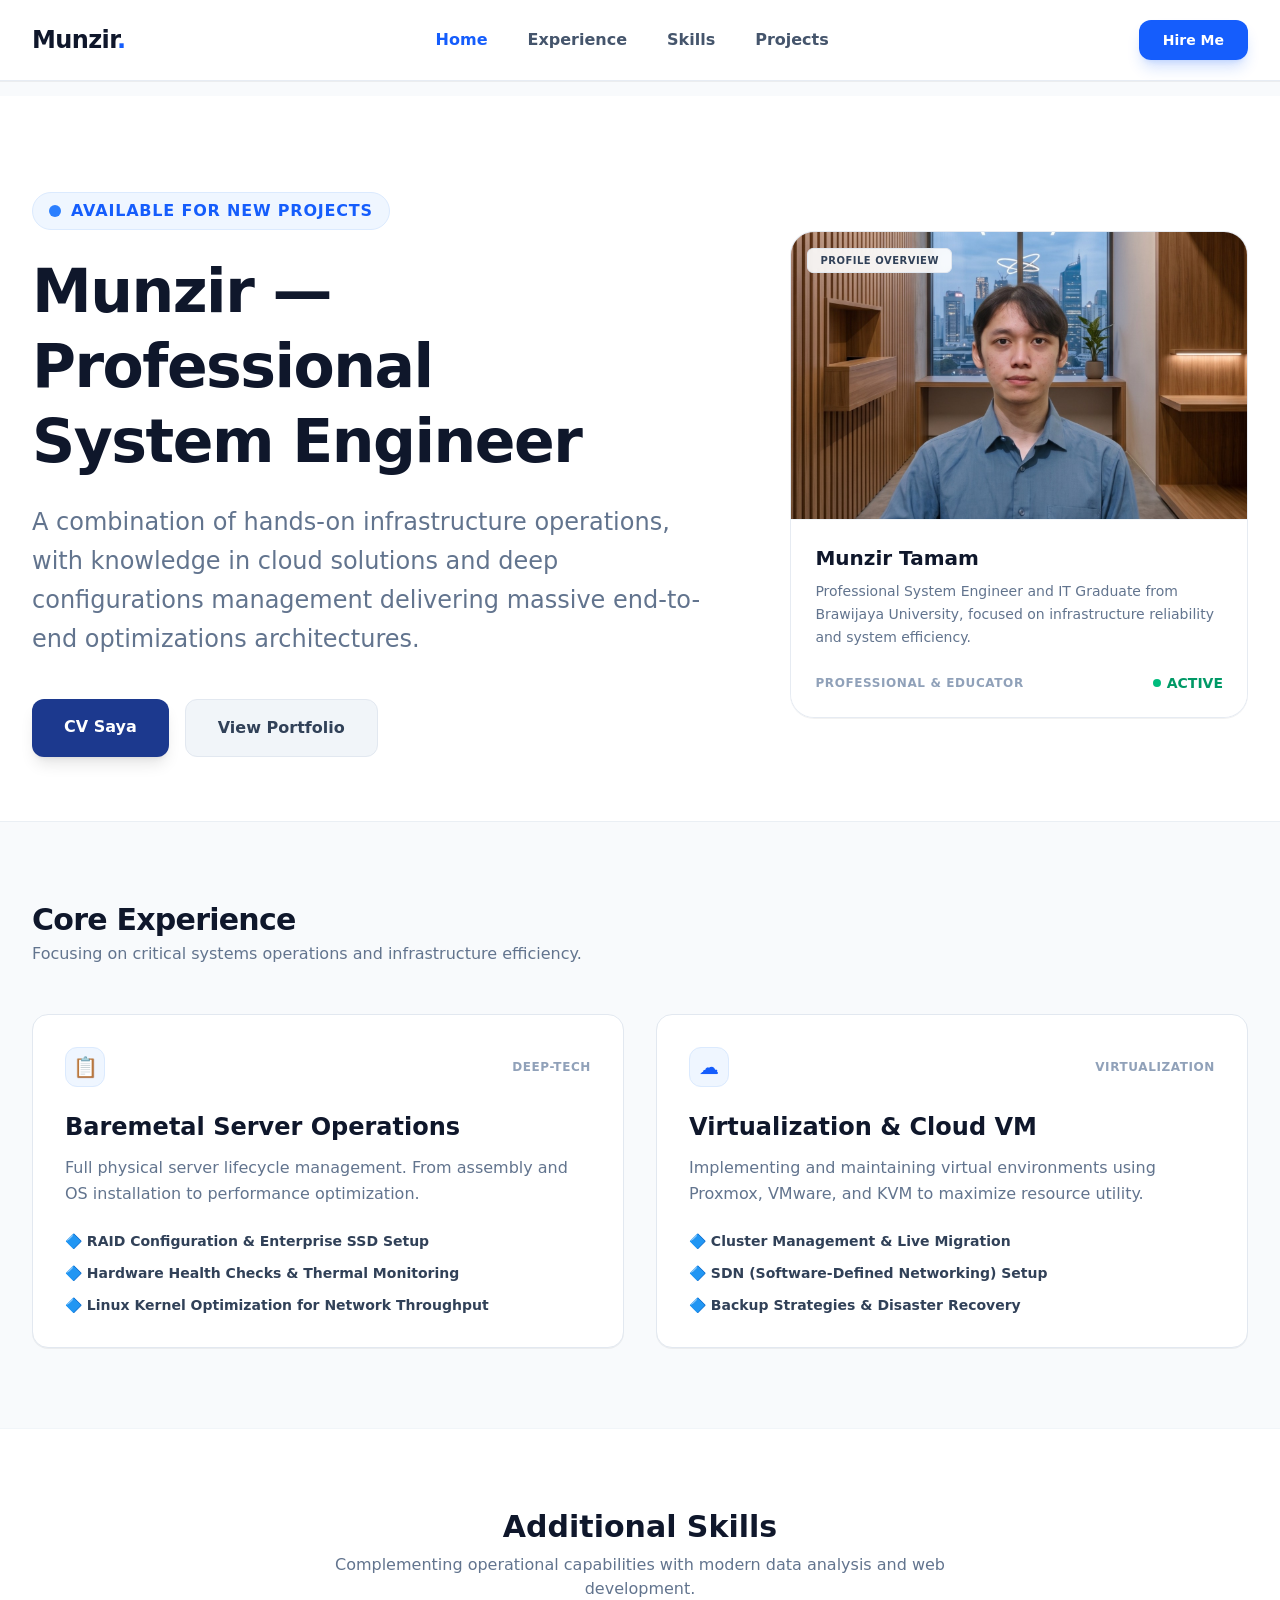
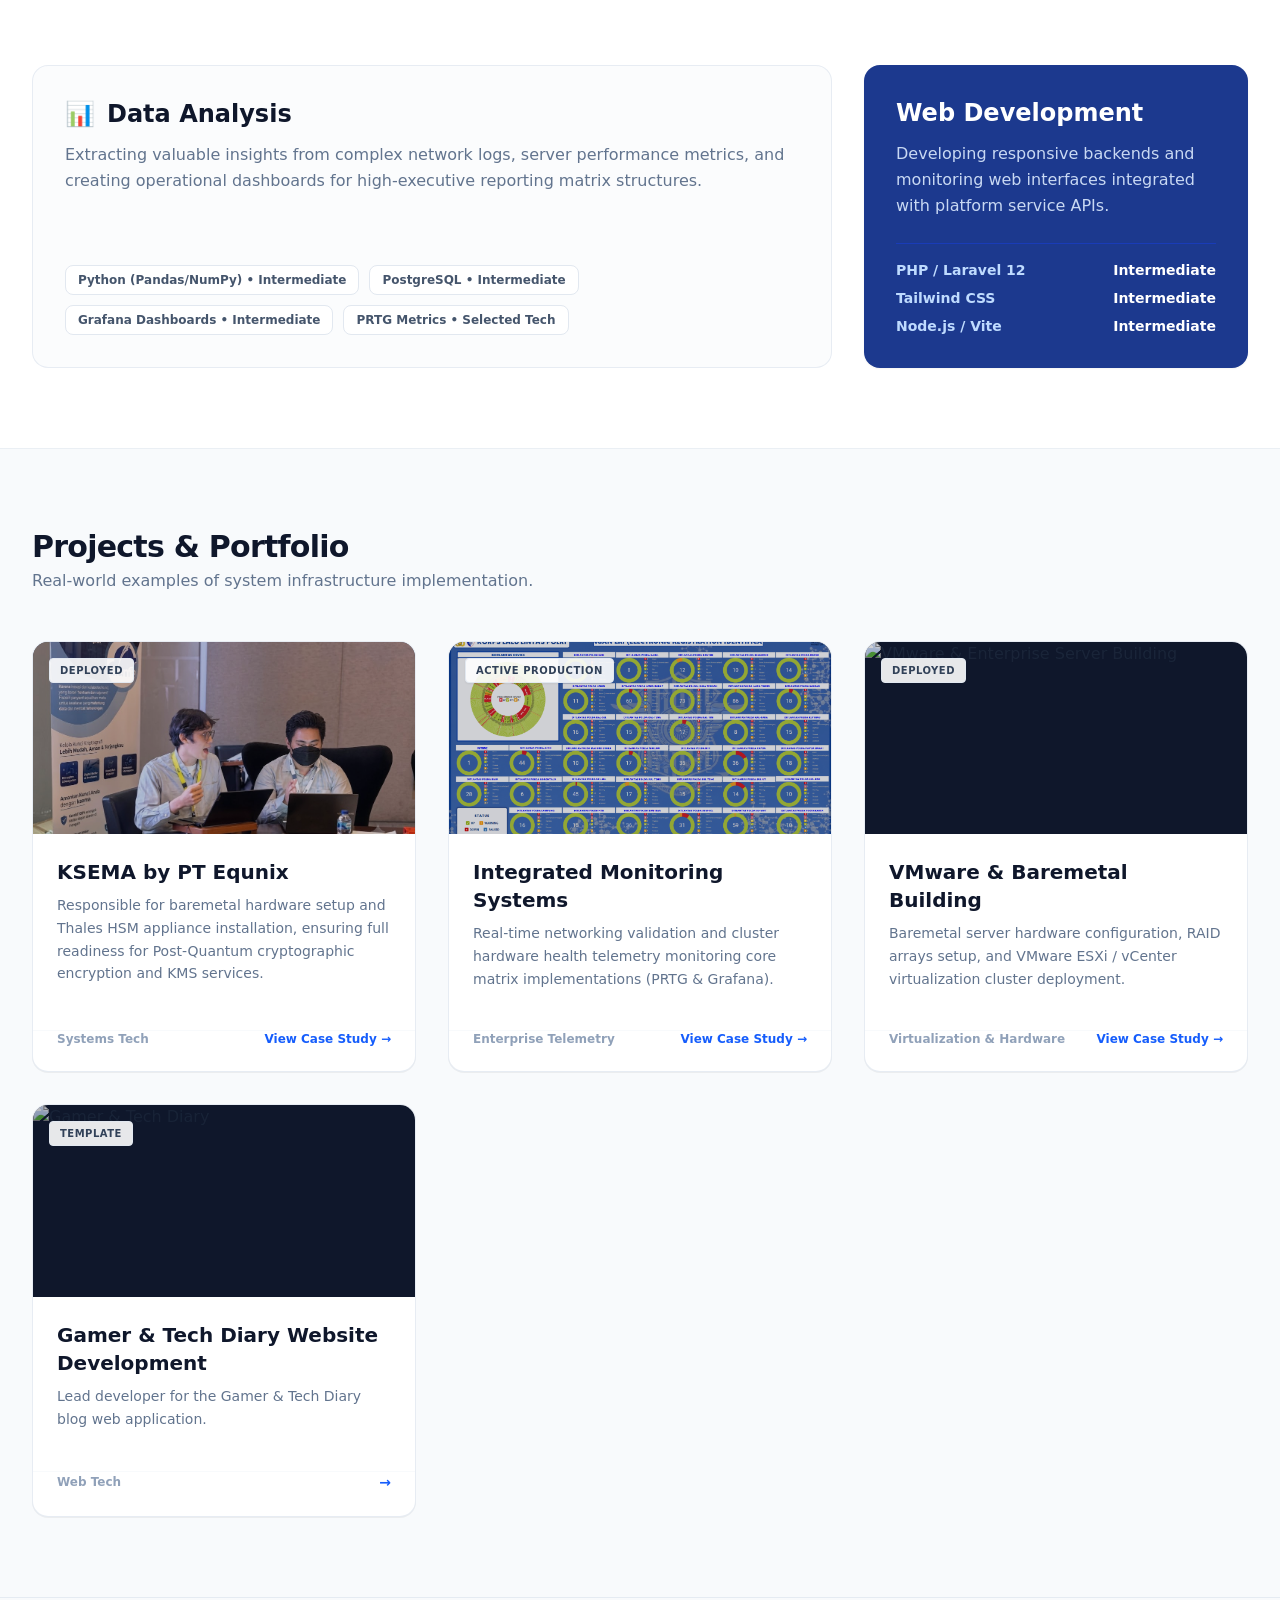
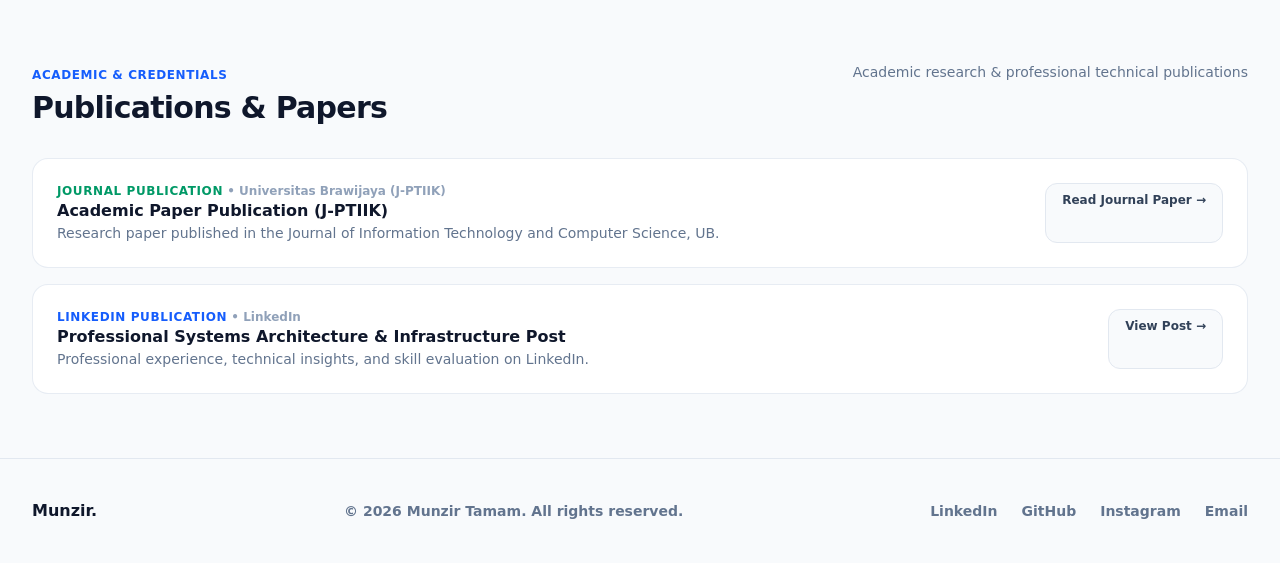
==== commit 891150c2: "add publication on home" ====
--- a/index.html
+++ b/index.html
@@ -1,5 +1,5 @@
 <!DOCTYPE html>
-<html lang="en" class="dark">
+<html lang="en">
 <head>
     <meta charset="UTF-8">
     <meta name="viewport" content="width=device-width, initial-scale=1.0">
@@ -7,44 +7,44 @@
     <link rel="stylesheet" href="css/app.css">
     <link rel="stylesheet" href="css/custom.css">
 </head>
-<body class="bg-zinc-950 text-zinc-300 antialiased font-sans">
-
-    <header id="main-header" class="fixed top-0 inset-x-0 z-50 transition-all duration-300 bg-zinc-950/90 backdrop-blur-md border-b border-zinc-800 shadow-2xs">
+<body class="bg-slate-50 text-slate-800 antialiased font-sans">
+
+    <header id="main-header" class="fixed top-0 inset-x-0 z-50 transition-all duration-300 bg-white/90 backdrop-blur-md border-b border-slate-200/80 shadow-2xs">
 
         <nav class="max-w-7xl mx-auto px-4 sm:px-8 flex items-center justify-between h-20 transition-all duration-300" id="main-nav" aria-label="Main Navigation">
 
-            <a href="index.html" class="text-2xl font-bold tracking-tight text-white">
-                Munzir<span class="text-rose-500">.</span>
+            <a href="index.html" class="text-2xl font-bold tracking-tight text-slate-900">
+                Munzir<span class="text-blue-600">.</span>
             </a>
 
-            <ul class="hidden md:flex items-center space-x-10 text-base font-bold text-zinc-400">
-                <li><a href="index.html" class="text-rose-500">Home</a></li>
-                <li><a href="experience.html" class="hover:text-white transition-colors">Experience</a></li>
-                <li><a href="skills.html" class="hover:text-white transition-colors">Skills</a></li>
-                <li><a href="projects.html" class="hover:text-white transition-colors">Projects</a></li>
-                <!-- <li><a href="contact.html" class="hover:text-white transition-colors">Contact</a></li> -->
+            <ul class="hidden md:flex items-center space-x-10 text-base font-bold text-slate-600">
+                <li><a href="index.html" class="text-blue-600">Home</a></li>
+                <li><a href="experience.html" class="hover:text-slate-900 transition-colors">Experience</a></li>
+                <li><a href="skills.html" class="hover:text-slate-900 transition-colors">Skills</a></li>
+                <li><a href="projects.html" class="hover:text-slate-900 transition-colors">Projects</a></li>
+                <!-- <li><a href="contact.html" class="hover:text-slate-900 transition-colors">Contact</a></li> -->
             </ul>
 
             <div class="hidden md:block">
-                <a href="contact.html" class="px-6 py-3 rounded-xl text-sm font-bold bg-rose-500/20 hover:bg-rose-500 text-rose-400 hover:text-white border border-rose-500/40 transition-all">
+                <a href="contact.html" class="px-6 py-3 rounded-xl text-sm font-bold bg-blue-600 hover:bg-blue-500 text-white shadow-lg shadow-blue-600/20 transition-all">
                     Hire Me
                 </a>
             </div>
 
-            <button id="menu-toggle" class="md:hidden p-2 rounded-xl border border-zinc-800 bg-zinc-900 text-zinc-300 font-bold cursor-pointer">
+            <button id="menu-toggle" class="md:hidden p-2 rounded-xl border border-slate-200 bg-slate-50 text-slate-700 font-bold cursor-pointer">
                 &#9776;
             </button>
 
         </nav>
 
-        <menu id="mobile-menu" class="hidden max-w-7xl mx-auto px-4 sm:px-8 pb-6 flex flex-col space-y-4 text-base font-bold text-zinc-300 border-t border-zinc-800 pt-4 md:hidden">
-            <li><a href="index.html" class="text-rose-500">Home</a></li>
+        <menu id="mobile-menu" class="hidden max-w-7xl mx-auto px-4 sm:px-8 pb-6 flex flex-col space-y-4 text-base font-bold text-slate-700 border-t border-slate-100 pt-4 md:hidden">
+            <li><a href="index.html" class="text-blue-600">Home</a></li>
             <li><a href="experience.html">Experience</a></li>
             <li><a href="skills.html">Skills</a></li>
             <li><a href="projects.html">Projects</a></li>
             <!-- <li><a href="contact.html">Contact</a></li> -->
             <li class="pt-2">
-                <a href="contact.html" class="block text-center w-full py-3 rounded-xl bg-rose-600 text-white">Hire Me</a>
+                <a href="contact.html" class="block text-center w-full py-3 rounded-xl bg-blue-600 text-white">Hire Me</a>
             </li>
         </menu>
 
@@ -53,47 +53,47 @@
     <main class="pt-24 min-h-[calc(100vh-10rem)]">
 
         <!-- 1. HERO PROFILE SECTION -->
-        <section class="bg-zinc-950 pt-24 pb-16 px-4 sm:px-8 relative z-10">
+        <section class="bg-white pt-24 pb-16 px-4 sm:px-8 relative z-10">
             <div class="max-w-7xl mx-auto grid gap-12 md:grid-cols-5 items-center">
 
                 <!-- Left Info Headline -->
                 <article class="md:col-span-3 text-left">
-                    <span class="inline-flex items-center gap-2.5 px-4 py-1.5 rounded-full text-xs font-bold bg-rose-950/40 text-rose-400 border border-rose-800/50 uppercase tracking-wider mb-6">
-                        <span class="w-2.5 h-2.5 rounded-full bg-rose-500 animate-pulse"></span>
+                    <span class="inline-flex items-center gap-2.5 px-4 py-1.5 rounded-full text-base font-bold bg-blue-50 text-blue-600 border border-blue-100 uppercase tracking-wider mb-6">
+                        <span class="w-3 h-3 rounded-full bg-blue-500 animate-pulse"></span>
                         Available for New Projects
                     </span>
-                    <h1 class="text-4xl sm:text-6xl font-extrabold text-white tracking-tight leading-tight">
+                    <h1 class="text-4xl sm:text-6xl font-extrabold text-slate-900 tracking-tight leading-tight">
                         Munzir &mdash; Professional <br> System Engineer
                     </h1>
-                    <p class="mt-6 text-xl sm:text-2xl text-zinc-400 leading-relaxed max-w-2xl">
+                    <p class="mt-6 text-xl sm:text-2xl text-slate-500 leading-relaxed max-w-2xl">
                         A combination of hands-on infrastructure operations, with knowledge in cloud solutions and deep configurations management delivering massive end-to-end optimizations architectures.
                     </p>
                     <footer class="mt-10 flex flex-wrap gap-4">
-                        <a href="https://drive.google.com/file/d/1jeKsAguTe3LM6D43tcFqkn_yVcC1DUEv/view?usp=sharing" target="_blank" rel="noopener noreferrer" class="px-8 py-4 rounded-xl bg-rose-600 hover:bg-rose-500 text-white font-bold text-base shadow-lg shadow-rose-900/30 transition-all transform hover:-translate-y-0.5"> CV Saya </a>
-                        <a href="projects.html" class="px-8 py-4 rounded-xl bg-zinc-900 hover:bg-zinc-800 text-zinc-200 font-bold text-base border border-zinc-800 transition-all transform hover:-translate-y-0.5"> View Portfolio</a>
+                        <a href="https://drive.google.com/file/d/1jeKsAguTe3LM6D43tcFqkn_yVcC1DUEv/view?usp=sharing" target="_blank" rel="noopener noreferrer" class="px-8 py-4 rounded-xl bg-blue-900 hover:bg-blue-800 text-white font-bold text-base shadow-lg transition-all transform hover:-translate-y-0.5"> CV Saya </a>
+                        <a href="projects.html" class="px-8 py-4 rounded-xl bg-slate-100 hover:bg-slate-200 text-slate-700 font-bold text-base border border-slate-200 transition-all transform hover:-translate-y-0.5"> View Portfolio</a>
                     </footer>
                 </article>
 
                 <!-- Right Visual Component -->
-                <article class="md:col-span-2 bg-zinc-900/80 rounded-3xl border border-zinc-800 shadow-2xs overflow-hidden flex flex-col justify-between min-h-[340px] group hover:border-zinc-700 transition-all duration-300">
-
-                    <figure class="h-72 bg-zinc-950 relative overflow-hidden m-0 flex items-center justify-center border-b border-zinc-800">
+                <article class="md:col-span-2 bg-slate-50/50 rounded-3xl border border-slate-200/80 shadow-2xs overflow-hidden flex flex-col justify-between min-h-[340px] group hover:shadow-md transition-all duration-300">
+
+                    <figure class="h-72 bg-slate-100 relative overflow-hidden m-0 flex items-center justify-center border-b border-slate-100">
                         <img src="images/munzir-photo.jpeg"
                              alt="Foto Munzir Tamam"
-                             class="w-full h-full object-cover opacity-90 group-hover:scale-105 transition-transform duration-500">
-                        <span class="absolute top-4 left-4 px-3 py-1 bg-zinc-900/90 backdrop-blur-xs border border-zinc-700 text-[10px] font-bold text-rose-400 rounded-md uppercase tracking-wider">
+                             class="w-full h-full object-cover group-hover:scale-105 transition-transform duration-500">
+                        <span class="absolute top-4 left-4 px-3 py-1 bg-white/90 backdrop-blur-xs border border-slate-200 text-[10px] font-bold text-slate-700 rounded-md uppercase tracking-wider">
                             Profile Overview
                         </span>
                     </figure>
 
-                    <div class="p-6 pb-4 bg-zinc-900">
-                        <h3 class="text-xl font-bold text-white">Munzir Tamam</h3>
-                        <p class="mt-2 text-sm text-zinc-400 leading-relaxed"> Professional System Engineer and IT Graduate from Brawijaya University, focused on infrastructure reliability and system efficiency. </p>
+                    <div class="p-6 pb-4 bg-white">
+                        <h3 class="text-xl font-bold text-slate-900">Munzir Tamam</h3>
+                        <p class="mt-2 text-sm text-slate-500 leading-relaxed"> Professional System Engineer and IT Graduate from Brawijaya University, focused on infrastructure reliability and system efficiency. </p>
                     </div>
 
-                    <footer class="px-6 pb-6 pt-2 flex justify-between items-center text-sm font-bold bg-zinc-900">
-                        <span class="text-zinc-500 uppercase tracking-wider text-xs">Professional &amp; Educator</span>
-                        <span class="text-emerald-400 flex items-center gap-1.5">
+                    <footer class="px-6 pb-6 pt-2 flex justify-between items-center text-sm font-bold bg-white">
+                        <span class="text-slate-400 uppercase tracking-wider text-xs">Professional &amp; Educator</span>
+                        <span class="text-emerald-600 flex items-center gap-1.5">
                             <span class="w-2 h-2 rounded-full bg-emerald-500 animate-pulse"></span>
                             ACTIVE
                         </span>
@@ -105,38 +105,38 @@
         </section>
 
         <!-- 2. CORE EXPERIENCE SECTION -->
-        <section class="py-20 bg-zinc-950 border-t border-zinc-900">
+        <section class="py-20 bg-slate-50 border-t border-slate-200/60">
             <div class="max-w-7xl mx-auto px-4 sm:px-8">
                 <header class="mb-12">
-                    <h2 class="text-3xl font-bold text-white tracking-tight">Core Experience</h2>
-                    <p class="text-base text-zinc-400 mt-1">Focusing on critical systems operations and infrastructure efficiency.</p>
+                    <h2 class="text-3xl font-bold text-slate-900 tracking-tight">Core Experience</h2>
+                    <p class="text-base text-slate-500 mt-1">Focusing on critical systems operations and infrastructure efficiency.</p>
                 </header>
 
                 <ul class="grid gap-8 md:grid-cols-2 list-none">
-                    <li class="bg-zinc-900/90 p-8 rounded-2xl border border-zinc-800 shadow-2xs flex flex-col justify-between hover:border-zinc-700 transition-all">
+                    <li class="bg-white p-8 rounded-2xl border border-slate-200 shadow-2xs flex flex-col justify-between hover:shadow-md transition-shadow">
                         <article>
                             <header class="flex justify-between items-center mb-6">
-                                <span class="w-10 h-10 rounded-xl bg-rose-950/60 text-rose-400 flex items-center justify-center text-xl font-bold border border-rose-900/50">&#128203;</span>
-                                <span class="text-xs font-bold uppercase tracking-wider text-rose-400">DEEP-TECH</span>
+                                <span class="w-10 h-10 rounded-xl bg-blue-50 text-blue-600 flex items-center justify-center text-xl font-bold border border-blue-100">&#128203;</span>
+                                <span class="text-xs font-bold uppercase tracking-wider text-slate-400">DEEP-TECH</span>
                             </header>
-                            <h3 class="text-2xl font-bold text-white">Baremetal Server Operations</h3>
-                            <p class="mt-3 text-base text-zinc-400 leading-relaxed">Full physical server lifecycle management. From assembly and OS installation to performance optimization.</p>
-                            <ul class="mt-6 space-y-3 text-sm font-semibold text-zinc-300">
+                            <h3 class="text-2xl font-bold text-slate-900">Baremetal Server Operations</h3>
+                            <p class="mt-3 text-base text-slate-500 leading-relaxed">Full physical server lifecycle management. From assembly and OS installation to performance optimization.</p>
+                            <ul class="mt-6 space-y-3 text-sm font-semibold text-slate-700">
                                 <li>&#128311; RAID Configuration &amp; Enterprise SSD Setup</li>
                                 <li>&#128311; Hardware Health Checks &amp; Thermal Monitoring</li>
                                 <li>&#128311; Linux Kernel Optimization for Network Throughput</li>
                             </ul>
                         </article>
                     </li>
-                    <li class="bg-zinc-900/90 p-8 rounded-2xl border border-zinc-800 shadow-2xs flex flex-col justify-between hover:border-zinc-700 transition-all">
+                    <li class="bg-white p-8 rounded-2xl border border-slate-200 shadow-2xs flex flex-col justify-between hover:shadow-md transition-shadow">
                         <article>
                             <header class="flex justify-between items-center mb-6">
-                                <span class="w-10 h-10 rounded-xl bg-rose-950/60 text-rose-400 flex items-center justify-center text-xl font-bold border border-rose-900/50">&#9729;&#65039;</span>
-                                <span class="text-xs font-bold uppercase tracking-wider text-rose-400">VIRTUALIZATION</span>
+                                <span class="w-10 h-10 rounded-xl bg-blue-50 text-blue-600 flex items-center justify-center text-xl font-bold border border-blue-100">&#9729;&#65039;</span>
+                                <span class="text-xs font-bold uppercase tracking-wider text-slate-400">VIRTUALIZATION</span>
                             </header>
-                            <h3 class="text-2xl font-bold text-white">Virtualization &amp; Cloud VM</h3>
-                            <p class="mt-3 text-base text-zinc-400 leading-relaxed">Implementing and maintaining virtual environments using Proxmox, VMware, and KVM to maximize resource utility.</p>
-                            <ul class="mt-6 space-y-3 text-sm font-semibold text-zinc-300">
+                            <h3 class="text-2xl font-bold text-slate-900">Virtualization &amp; Cloud VM</h3>
+                            <p class="mt-3 text-base text-slate-500 leading-relaxed">Implementing and maintaining virtual environments using Proxmox, VMware, and KVM to maximize resource utility.</p>
+                            <ul class="mt-6 space-y-3 text-sm font-semibold text-slate-700">
                                 <li>&#128311; Cluster Management &amp; Live Migration</li>
                                 <li>&#128311; SDN (Software-Defined Networking) Setup</li>
                                 <li>&#128311; Backup Strategies &amp; Disaster Recovery</li>
@@ -148,36 +148,36 @@
         </section>
 
         <!-- 3. ADDITIONAL SKILLS SECTION -->
-        <section class="py-20 bg-zinc-950 border-t border-zinc-900">
+        <section class="py-20 bg-white border-t border-slate-100">
             <div class="max-w-7xl mx-auto px-4 sm:px-8">
                 <header class="text-center max-w-2xl mx-auto mb-16">
-                    <h2 class="text-3xl font-bold text-white">Additional Skills</h2>
-                    <p class="text-base text-zinc-400 mt-2">Complementing operational capabilities with modern data analysis and web development.</p>
+                    <h2 class="text-3xl font-bold text-slate-900">Additional Skills</h2>
+                    <p class="text-base text-slate-500 mt-2">Complementing operational capabilities with modern data analysis and web development.</p>
                 </header>
 
                 <div class="grid gap-8 md:grid-cols-3">
-                    <section class="bg-zinc-900/90 p-8 rounded-2xl border border-zinc-800 md:col-span-2 flex flex-col justify-between">
+                    <section class="bg-slate-50/60 p-8 rounded-2xl border border-slate-200/80 md:col-span-2 flex flex-col justify-between">
                         <header>
-                            <h3 class="text-2xl font-bold text-white flex items-center gap-3"><span class="text-rose-500">&#128202;</span> Data Analysis</h3>
-                            <p class="text-base text-zinc-400 mt-3 leading-relaxed">Extracting valuable insights from complex network logs, server performance metrics, and creating operational dashboards for high-executive reporting matrix structures.</p>
+                            <h3 class="text-2xl font-bold text-slate-900 flex items-center gap-3"><span class="text-blue-600">&#128202;</span> Data Analysis</h3>
+                            <p class="text-base text-slate-500 mt-3 leading-relaxed">Extracting valuable insights from complex network logs, server performance metrics, and creating operational dashboards for high-executive reporting matrix structures.</p>
                         </header>
-                        <footer class="flex flex-wrap gap-2.5 text-xs font-bold text-zinc-300 mt-8">
-                            <span class="px-3 py-1.5 bg-zinc-950 border border-zinc-800 rounded-lg">Python (Pandas/NumPy) &bull; Intermediate</span>
-                            <span class="px-3 py-1.5 bg-zinc-950 border border-zinc-800 rounded-lg">PostgreSQL &bull; Intermediate</span>
-                            <span class="px-3 py-1.5 bg-zinc-950 border border-zinc-800 rounded-lg">Grafana Dashboards &bull; Intermediate</span>
-                            <span class="px-3 py-1.5 bg-zinc-950 border border-zinc-800 rounded-lg">PRTG Metrics &bull; Selected Tech</span>
+                        <footer class="flex flex-wrap gap-2.5 text-xs font-bold text-slate-600 mt-8">
+                            <span class="px-3 py-1.5 bg-white border border-slate-200 rounded-lg">Python (Pandas/NumPy) &bull; Intermediate</span>
+                            <span class="px-3 py-1.5 bg-white border border-slate-200 rounded-lg">PostgreSQL &bull; Intermediate</span>
+                            <span class="px-3 py-1.5 bg-white border border-slate-200 rounded-lg">Grafana Dashboards &bull; Intermediate</span>
+                            <span class="px-3 py-1.5 bg-white border border-slate-200 rounded-lg">PRTG Metrics &bull; Selected Tech</span>
                         </footer>
                     </section>
 
-                    <section class="bg-rose-950/40 text-white p-8 rounded-2xl border border-rose-900/50 flex flex-col justify-between shadow-xs">
+                    <section class="bg-blue-900 text-white p-8 rounded-2xl flex flex-col justify-between shadow-xs">
                         <header>
-                            <h3 class="text-2xl font-bold text-white">Web Development</h3>
-                            <p class="text-base text-zinc-300 mt-3 leading-relaxed">Developing responsive backends and monitoring web interfaces integrated with platform service APIs.</p>
+                            <h3 class="text-2xl font-bold">Web Development</h3>
+                            <p class="text-base text-blue-100/90 mt-3 leading-relaxed">Developing responsive backends and monitoring web interfaces integrated with platform service APIs.</p>
                         </header>
-                        <dl class="space-y-2 text-sm font-bold text-zinc-300 mt-6 border-t border-rose-900/40 pt-4">
-                            <div class="flex justify-between"><dt class="text-zinc-400">PHP / Laravel 12</dt><dd class="text-rose-400">Intermediate</dd></div>
-                            <div class="flex justify-between"><dt class="text-zinc-400">Tailwind CSS</dt><dd class="text-rose-400">Intermediate</dd></div>
-                            <div class="flex justify-between"><dt class="text-zinc-400">Node.js / Vite</dt><dd class="text-rose-400">Intermediate</dd></div>
+                        <dl class="space-y-2 text-sm font-bold text-blue-200 mt-6 border-t border-blue-800 pt-4">
+                            <div class="flex justify-between"><dt>PHP / Laravel 12</dt><dd class="text-white">Intermediate</dd></div>
+                            <div class="flex justify-between"><dt>Tailwind CSS</dt><dd class="text-white">Intermediate</dd></div>
+                            <div class="flex justify-between"><dt>Node.js / Vite</dt><dd class="text-white">Intermediate</dd></div>
                         </dl>
                     </section>
                 </div>
@@ -185,93 +185,93 @@
         </section>
 
         <!-- 4. PROJECTS & PORTFOLIO SECTION -->
-        <section class="py-20 bg-zinc-950 border-t border-zinc-900">
+        <section class="py-20 bg-slate-50 border-t border-slate-200/60">
             <div class="max-w-7xl mx-auto px-4 sm:px-8">
                 <header class="flex flex-wrap justify-between items-end mb-12 gap-4">
                     <div>
-                        <h2 class="text-3xl font-bold text-white tracking-tight">Projects &amp; Portfolio</h2>
-                        <p class="text-base text-zinc-400 mt-1">Real-world examples of system infrastructure implementation.</p>
+                        <h2 class="text-3xl font-bold text-slate-900 tracking-tight">Projects &amp; Portfolio</h2>
+                        <p class="text-base text-slate-500 mt-1">Real-world examples of system infrastructure implementation.</p>
                     </div>
                 </header>
 
                 <ul class="grid gap-8 sm:grid-cols-2 lg:grid-cols-3 list-none">
 
                     <!-- 1. KSEMA Project -->
-                    <li class="bg-zinc-900/90 rounded-2xl border border-zinc-800 overflow-hidden shadow-2xs group hover:border-zinc-700 transition-all">
+                    <li class="bg-white rounded-2xl border border-slate-200/80 overflow-hidden shadow-2xs group hover:shadow-md transition-shadow">
                         <a href="projects/ksema.html" class="flex flex-col justify-between h-full">
                             <article>
-                                <figure class="h-48 bg-zinc-950 m-0 relative overflow-hidden">
-                                    <img src="images/KSEMA-2.jpg" alt="KSEMA System Architecture" class="w-full h-full object-cover opacity-70 group-hover:scale-105 transition-transform duration-500">
-                                    <span class="absolute top-4 left-4 px-2.5 py-1 bg-zinc-900/90 border border-zinc-700 text-[10px] font-bold text-rose-400 rounded uppercase tracking-wider">DEPLOYED</span>
+                                <figure class="h-48 bg-slate-900 m-0 relative overflow-hidden">
+                                    <img src="images/KSEMA-2.jpg" alt="KSEMA System Architecture" class="w-full h-full object-cover opacity-80 group-hover:scale-105 transition-transform duration-500">
+                                    <span class="absolute top-4 left-4 px-2.5 py-1 bg-white/90 border border-slate-200 text-[10px] font-bold text-slate-700 rounded uppercase tracking-wider">DEPLOYED</span>
                                 </figure>
                                 <section class="p-6">
-                                    <h3 class="text-xl font-bold text-white group-hover:text-rose-400 transition-colors">KSEMA by PT Equnix</h3>
-                                    <p class="mt-2 text-sm text-zinc-400 leading-relaxed">Responsible for baremetal hardware setup and Thales HSM appliance installation, ensuring full readiness for Post-Quantum cryptographic encryption and KMS services.</p>
+                                    <h3 class="text-xl font-bold text-slate-900 group-hover:text-blue-600 transition-colors">KSEMA by PT Equnix</h3>
+                                    <p class="mt-2 text-sm text-slate-500 leading-relaxed">Responsible for baremetal hardware setup and Thales HSM appliance installation, ensuring full readiness for Post-Quantum cryptographic encryption and KMS services.</p>
                                 </section>
                             </article>
-                            <footer class="p-6 pt-0 border-t border-zinc-800/50 mt-4 flex justify-between items-center text-xs font-bold text-zinc-500">
+                            <footer class="p-6 pt-0 border-t border-slate-50 mt-4 flex justify-between items-center text-xs font-bold text-slate-400">
                                 <span>Systems Tech</span>
-                                <span class="text-rose-400 font-bold group-hover:translate-x-1 transition-transform flex items-center gap-1">View Case Study &rarr;</span>
+                                <span class="text-blue-600 font-bold group-hover:translate-x-1 transition-transform flex items-center gap-1">View Case Study &rarr;</span>
                             </footer>
                         </a>
                     </li>
 
                     <!-- 2. Integrated Monitoring PRTG -->
-                    <li class="bg-zinc-900/90 rounded-2xl border border-zinc-800 overflow-hidden shadow-2xs group hover:border-zinc-700 transition-all">
+                    <li class="bg-white rounded-2xl border border-slate-200/80 overflow-hidden shadow-2xs group hover:shadow-md transition-shadow">
                         <a href="projects/monitoring.html" class="flex flex-col justify-between h-full">
                             <article>
-                                <figure class="h-48 bg-zinc-950 m-0 relative overflow-hidden">
-                                    <img src="images/prtg-1.png" alt="Integrated Monitoring Systems" class="w-full h-full object-cover opacity-70 group-hover:scale-105 transition-transform duration-500">
-                                    <span class="absolute top-4 left-4 px-2.5 py-1 bg-zinc-900/90 border border-zinc-700 text-[10px] font-bold text-rose-400 rounded uppercase tracking-wider">ACTIVE PRODUCTION</span>
+                                <figure class="h-48 bg-slate-900 m-0 relative overflow-hidden">
+                                    <img src="images/prtg-1.png" alt="Integrated Monitoring Systems" class="w-full h-full object-cover opacity-80 group-hover:scale-105 transition-transform duration-500">
+                                    <span class="absolute top-4 left-4 px-2.5 py-1 bg-white/90 border border-slate-200 text-[10px] font-bold text-slate-700 rounded uppercase tracking-wider shadow-xs">ACTIVE PRODUCTION</span>
                                 </figure>
                                 <div class="p-6">
-                                    <h3 class="text-xl font-bold text-white group-hover:text-rose-400 transition-colors flex items-center justify-between">
+                                    <h3 class="text-xl font-bold text-slate-900 group-hover:text-blue-600 transition-colors flex items-center justify-between">
                                         <span>Integrated Monitoring Systems</span>
                                     </h3>
-                                    <p class="mt-2 text-sm text-zinc-400 leading-relaxed">Real-time networking validation and cluster hardware health telemetry monitoring core matrix implementations (PRTG &amp; Grafana).</p>
+                                    <p class="mt-2 text-sm text-slate-500 leading-relaxed">Real-time networking validation and cluster hardware health telemetry monitoring core matrix implementations (PRTG &amp; Grafana).</p>
                                 </div>
                             </article>
-                            <footer class="p-6 pt-0 border-t border-zinc-800/50 mt-4 flex justify-between items-center text-xs font-bold text-zinc-500">
+                            <footer class="p-6 pt-0 border-t border-slate-50 mt-4 flex justify-between items-center text-xs font-bold text-slate-400">
                                 <span>Enterprise Telemetry</span>
-                                <span class="text-rose-400 font-bold group-hover:translate-x-1 transition-transform flex items-center gap-1">View Case Study &rarr;</span>
+                                <span class="text-blue-600 font-bold group-hover:translate-x-1 transition-transform flex items-center gap-1">View Case Study &rarr;</span>
                             </footer>
                         </a>
                     </li>
 
                     <!-- 3. VMWARE Project -->
-                    <li class="bg-zinc-900/90 rounded-2xl border border-zinc-800 overflow-hidden shadow-2xs group hover:border-zinc-700 transition-all">
+                    <li class="bg-white rounded-2xl border border-slate-200/80 overflow-hidden shadow-2xs group hover:shadow-md transition-shadow">
                         <a href="projects/vmware-building.html" class="flex flex-col justify-between h-full">
                             <article>
-                                <figure class="h-48 bg-zinc-950 m-0 relative overflow-hidden">
-                                    <img src="https://images.unsplash.com/photo-1558494949-ef010cbdcc31?w=600" alt="VMware & Enterprise Server Building" class="w-full h-full object-cover opacity-70 group-hover:scale-105 transition-transform duration-500">
-                                    <span class="absolute top-4 left-4 px-2.5 py-1 bg-zinc-900/90 border border-zinc-700 text-[10px] font-bold text-rose-400 rounded uppercase tracking-wider">DEPLOYED</span>
+                                <figure class="h-48 bg-slate-900 m-0 relative overflow-hidden">
+                                    <img src="https://images.unsplash.com/photo-1558494949-ef010cbdcc31?w=600" alt="VMware & Enterprise Server Building" class="w-full h-full object-cover opacity-80 group-hover:scale-105 transition-transform duration-500">
+                                    <span class="absolute top-4 left-4 px-2.5 py-1 bg-white/90 border border-slate-200 text-[10px] font-bold text-slate-700 rounded uppercase tracking-wider">DEPLOYED</span>
                                 </figure>
                                 <div class="p-6">
-                                    <h3 class="text-xl font-bold text-white group-hover:text-rose-400 transition-colors">VMware &amp; Baremetal Building</h3>
-                                    <p class="mt-2 text-sm text-zinc-400 leading-relaxed">Baremetal server hardware configuration, RAID arrays setup, and VMware ESXi / vCenter virtualization cluster deployment.</p>
+                                    <h3 class="text-xl font-bold text-slate-900 group-hover:text-blue-600 transition-colors">VMware &amp; Baremetal Building</h3>
+                                    <p class="mt-2 text-sm text-slate-500 leading-relaxed">Baremetal server hardware configuration, RAID arrays setup, and VMware ESXi / vCenter virtualization cluster deployment.</p>
                                 </div>
                             </article>
-                            <footer class="p-6 pt-0 border-t border-zinc-800/50 mt-4 flex justify-between items-center text-xs font-bold text-zinc-500">
+                            <footer class="p-6 pt-0 border-t border-slate-50 mt-4 flex justify-between items-center text-xs font-bold text-slate-400">
                                 <span>Virtualization &amp; Hardware</span>
-                                <span class="text-rose-400 font-bold group-hover:translate-x-1 transition-transform flex items-center gap-1">View Case Study &rarr;</span>
+                                <span class="text-blue-600 font-bold group-hover:translate-x-1 transition-transform flex items-center gap-1">View Case Study &rarr;</span>
                             </footer>
                         </a>
                     </li>
 
                     <!-- 4. Gamer Diary & Tech Diary Project -->
-                    <li class="bg-zinc-900/90 rounded-2xl border border-zinc-800 overflow-hidden shadow-2xs flex flex-col justify-between group hover:border-zinc-700 transition-all">
+                    <li class="bg-white rounded-2xl border border-slate-200/80 overflow-hidden shadow-2xs flex flex-col justify-between group hover:shadow-md transition-shadow">
                         <article>
-                            <figure class="h-48 bg-zinc-950 m-0 relative overflow-hidden">
-                                <img src="https://images.unsplash.com/photo-1531403009284-440f080d1e12?w=600" alt="Gamer & Tech Diary" class="w-full h-full object-cover opacity-60">
-                                <span class="absolute top-4 left-4 px-2.5 py-1 bg-zinc-900/90 border border-zinc-700 text-[10px] font-bold text-rose-400 rounded uppercase tracking-wider">TEMPLATE</span>
+                            <figure class="h-48 bg-slate-900 m-0 relative overflow-hidden">
+                                <img src="https://images.unsplash.com/photo-1531403009284-440f080d1e12?w=600" alt="Gamer & Tech Diary" class="w-full h-full object-cover opacity-70">
+                                <span class="absolute top-4 left-4 px-2.5 py-1 bg-white/90 border border-slate-200 text-[10px] font-bold text-slate-700 rounded uppercase tracking-wider">TEMPLATE</span>
                             </figure>
                             <div class="p-6">
-                                <h3 class="text-xl font-bold text-white group-hover:text-rose-400 transition-colors">Gamer & Tech Diary Website Development</h3>
-                                <p class="mt-2 text-sm text-zinc-400 leading-relaxed">Lead developer for the Gamer & Tech Diary blog web application.</p>
+                                <h3 class="text-xl font-bold text-slate-900 group-hover:text-blue-600 transition-colors">Gamer & Tech Diary Website Development</h3>
+                                <p class="mt-2 text-sm text-slate-500 leading-relaxed">Lead developer for the Gamer & Tech Diary blog web application.</p>
                             </div>
                         </article>
-                        <footer class="p-6 pt-0 border-t border-zinc-800/50 mt-4 flex justify-between items-center text-xs font-bold text-zinc-500">
-                            <span>Web Tech</span> <span class="text-rose-400 text-sm">&rarr;</span>
+                        <footer class="p-6 pt-0 border-t border-slate-50 mt-4 flex justify-between items-center text-xs font-bold text-slate-400">
+                            <span>Web Tech</span> <span class="text-blue-600 text-sm">&rarr;</span>
                         </footer>
                     </li>
                 </ul>
@@ -279,17 +279,17 @@
         </section>
 
         <!-- PUBLICATIONS SECTION -->
-        <section id="publications" class="max-w-7xl mx-auto px-4 sm:px-8 py-16 border-t border-zinc-900">
+        <section id="publications" class="max-w-7xl mx-auto px-4 sm:px-8 py-16 border-t border-slate-200/80">
             
             <!-- Header Seksi -->
             <header class="flex flex-col sm:flex-row sm:items-end justify-between mb-8 gap-2">
                 <div>
-                    <span class="text-xs font-bold uppercase tracking-wider text-rose-400">Academic & Credentials</span>
-                    <h2 class="text-3xl font-extrabold text-white tracking-tight mt-1">
+                    <span class="text-xs font-bold uppercase tracking-wider text-blue-600">Academic & Credentials</span>
+                    <h2 class="text-3xl font-extrabold text-slate-900 tracking-tight mt-1">
                         Publications & Papers
                     </h2>
                 </div>
-                <p class="text-sm font-medium text-zinc-400">
+                <p class="text-sm font-medium text-slate-500">
                     Academic research & professional technical publications
                 </p>
             </header>
@@ -299,23 +299,23 @@
 
                 <!-- Jurnal UB (J-PTIIK) -->
                 <li>
-                    <article class="p-6 rounded-2xl bg-zinc-900/90 border border-zinc-800 hover:border-zinc-700 hover:shadow-md transition-all flex flex-col md:flex-row md:items-center justify-between gap-4">
+                    <article class="p-6 rounded-2xl bg-white border border-slate-200/80 hover:border-blue-200 hover:shadow-md transition-all flex flex-col md:flex-row md:items-center justify-between gap-4">
                         <header class="space-y-1">
-                            <p class="text-xs font-bold text-zinc-500 space-x-2">
-                                <span class="text-emerald-400 font-extrabold uppercase tracking-wider">Journal Publication</span>
+                            <p class="text-xs font-bold text-slate-400 space-x-2">
+                                <span class="text-emerald-600 font-extrabold uppercase tracking-wider">Journal Publication</span>
                                 <span>&bull;</span>
                                 <span>Universitas Brawijaya (J-PTIIK)</span>
                             </p>
-                            <h3 class="text-base font-bold text-white">
+                            <h3 class="text-base font-bold text-slate-900">
                                 Academic Paper Publication (J-PTIIK)
                             </h3>
-                            <p class="text-sm text-zinc-400">
+                            <p class="text-sm text-slate-500">
                                 Research paper published in the Journal of Information Technology and Computer Science, UB.
                             </p>
                         </header>
 
                         <a href="https://j-ptiik.ub.ac.id/index.php/j-ptiik/article/view/14167" target="_blank" rel="noopener noreferrer" 
-                        class="self-start md:self-center shrink-0 px-4 py-2 rounded-xl text-xs font-bold bg-zinc-950 hover:bg-rose-600 text-zinc-300 hover:text-white border border-zinc-800 hover:border-rose-600 transition-all">
+                        class="self-start md:self-center shrink-0 px-4 py-2 rounded-xl text-xs font-bold bg-slate-50 hover:bg-blue-600 text-slate-700 hover:text-white border border-slate-200 hover:border-blue-600 transition-all">
                             Read Journal Paper &rarr;
                         </a>
                     </article>
@@ -323,23 +323,23 @@
 
                 <!-- LinkedIn Article / Publication -->
                 <li>
-                    <article class="p-6 rounded-2xl bg-zinc-900/90 border border-zinc-800 hover:border-zinc-700 hover:shadow-md transition-all flex flex-col md:flex-row md:items-center justify-between gap-4">
+                    <article class="p-6 rounded-2xl bg-white border border-slate-200/80 hover:border-blue-200 hover:shadow-md transition-all flex flex-col md:flex-row md:items-center justify-between gap-4">
                         <header class="space-y-1">
-                            <p class="text-xs font-bold text-zinc-500 space-x-2">
-                                <span class="text-rose-400 font-extrabold uppercase tracking-wider">LinkedIn Publication</span>
+                            <p class="text-xs font-bold text-slate-400 space-x-2">
+                                <span class="text-blue-600 font-extrabold uppercase tracking-wider">LinkedIn Publication</span>
                                 <span>&bull;</span>
                                 <span>LinkedIn</span>
                             </p>
-                            <h3 class="text-base font-bold text-white">
+                            <h3 class="text-base font-bold text-slate-900">
                                 Professional Systems Architecture & Infrastructure Post
                             </h3>
-                            <p class="text-sm text-zinc-400">
+                            <p class="text-sm text-slate-500">
                                 Professional experience, technical insights, and skill evaluation on LinkedIn.
                             </p>
                         </header>
 
                         <a href="https://www.linkedin.com/posts/munzirtamam_sebagai-solutions-architect-yang-masih-anak-activity-7446796570311946240-8bVz?utm_source=social_share_send&utm_medium=member_desktop_web&rcm=ACoAACWz8NoBpvpuAxO6wWk1HWlSaLbLpxKHGLM" target="_blank" rel="noopener noreferrer" 
-                        class="self-start md:self-center shrink-0 px-4 py-2 rounded-xl text-xs font-bold bg-zinc-950 hover:bg-rose-600 text-zinc-300 hover:text-white border border-zinc-800 hover:border-rose-600 transition-all">
+                        class="self-start md:self-center shrink-0 px-4 py-2 rounded-xl text-xs font-bold bg-slate-50 hover:bg-blue-600 text-slate-700 hover:text-white border border-slate-200 hover:border-blue-600 transition-all">
                             View Post &rarr;
                         </a>
                     </article>
@@ -348,21 +348,56 @@
             </ul>
         </section>
 
-    </main>
-
-    <footer class="border-t border-zinc-900 bg-zinc-950 py-10 text-sm text-zinc-500 font-semibold">
+        <!-- 5. LET'S COLLABORATE SECTION -->
+        <!-- <section class="py-24 bg-white border-t border-slate-100">
+            <div class="max-w-7xl mx-auto px-4 sm:px-8 grid gap-16 md:grid-cols-2 items-start">
+
+                <article>
+                    <h2 class="text-3xl font-bold text-slate-900 tracking-tight sm:text-4xl">Let's Collaborate</h2>
+                    <p class="mt-4 text-lg text-slate-500 leading-relaxed max-w-xl">Reach out with system project analysis demands or infrastructure operations consulting queries. I will react to configuration requests immediately.</p>
+                    <address class="mt-10 not-italic space-y-4 text-base font-bold text-slate-700">
+                        <p class="flex items-center gap-3"><span>&#9993;&#65039;</span> <a href="mailto:munzirt07@gmail.com" class="hover:text-blue-600">munzirt07@gmail.com</a></p>
+                        <p class="flex items-center gap-3"><span>&#128205;</span> <span>Jakarta, Indonesia</span></p>
+                    </address>
+                </article>
+
+                <form action="https://formsubmit.co/munzirt07@gmail.com" method="POST" class="bg-slate-50/70 p-8 rounded-2xl border border-slate-200/80 shadow-2xs space-y-5">
+                    <input type="hidden" name="_subject" value="New Inquiry from Portfolio Website!">
+                    <input type="hidden" name="_template" value="table">
+                    <input type="hidden" name="_captcha" value="false">
+                    <p class="flex flex-col space-y-1.5">
+                        <label for="name" class="text-xs font-bold text-slate-400 uppercase tracking-wide">Full Name</label>
+                        <input type="text" id="name" name="name" required placeholder="Enter your name" class="w-full text-base px-4 py-3 bg-white border border-slate-200 rounded-xl focus:outline-hidden focus:border-blue-600 transition-all">
+                    </p>
+                    <p class="flex flex-col space-y-1.5">
+                        <label for="email" class="text-xs font-bold text-slate-400 uppercase tracking-wide">Email Address</label>
+                        <input type="email" id="email" name="email" required placeholder="munzirt07@gmail.com" class="w-full text-base px-4 py-3 bg-white border border-slate-200 rounded-xl focus:outline-hidden focus:border-blue-600 transition-all">
+                    </p>
+                    <p class="flex flex-col space-y-1.5">
+                        <label for="message" class="text-xs font-bold text-slate-400 uppercase tracking-wide">Message</label>
+                        <textarea id="message" name="message" rows="4" required placeholder="How can I help you?" class="w-full text-base px-4 py-3 bg-white border border-slate-200 rounded-xl focus:outline-hidden focus:border-blue-600 transition-all resize-none"></textarea>
+                    </p>
+                    <button type="submit" class="w-full py-4 bg-blue-900 hover:bg-blue-800 text-white font-bold text-sm rounded-xl uppercase tracking-wider cursor-pointer transition-colors">Send Message</button>
+                </form>
+
+            </div>
+        </section>
+
+    </main> -->
+
+    <footer class="border-t border-slate-200 bg-slate-50 py-10 text-sm text-slate-500 font-semibold">
         <div class="max-w-7xl mx-auto px-4 sm:px-8 flex flex-col sm:flex-row items-center justify-between gap-4">
-            <span class="text-base font-bold text-white">Munzir.</span>
+            <span class="text-base font-bold text-slate-900">Munzir.</span>
             <p>&copy; 2026 Munzir Tamam. All rights reserved.</p>
             <div class="flex gap-6">
-                <a href="https://www.linkedin.com/in/munzirtamam" target="_blank" rel="noopener noreferrer" class="hover:text-white transition-colors">LinkedIn</a>
-                <a href="https://github.com/MunzirT" target="_blank" rel="noopener noreferrer" class="hover:text-white transition-colors">GitHub</a>
-                <a href="https://www.instagram.com/hipopotamam" target="_blank" rel="noopener noreferrer" class="hover:text-white transition-colors">Instagram</a>
-                <a href="mailto:munzirt07@gmail.com" class="hover:text-white transition-colors">Email</a>
+                <a href="https://www.linkedin.com/in/munzirtamam" target="_blank" rel="noopener noreferrer" class="hover:text-slate-900 transition-colors">LinkedIn</a>
+                <a href="https://github.com/MunzirT" target="_blank" rel="noopener noreferrer" class="hover:text-slate-900 transition-colors">GitHub</a>
+                <a href="https://www.instagram.com/hipopotamam" target="_blank" rel="noopener noreferrer" class="hover:text-slate-900 transition-colors">Instagram</a>
+                <a href="mailto:munzirt07@gmail.com" class="hover:text-slate-900 transition-colors">Email</a>
             </div>
         </div>
     </footer>
 
     <script src="js/main.js" defer></script>
 </body>
-</html>+</html>
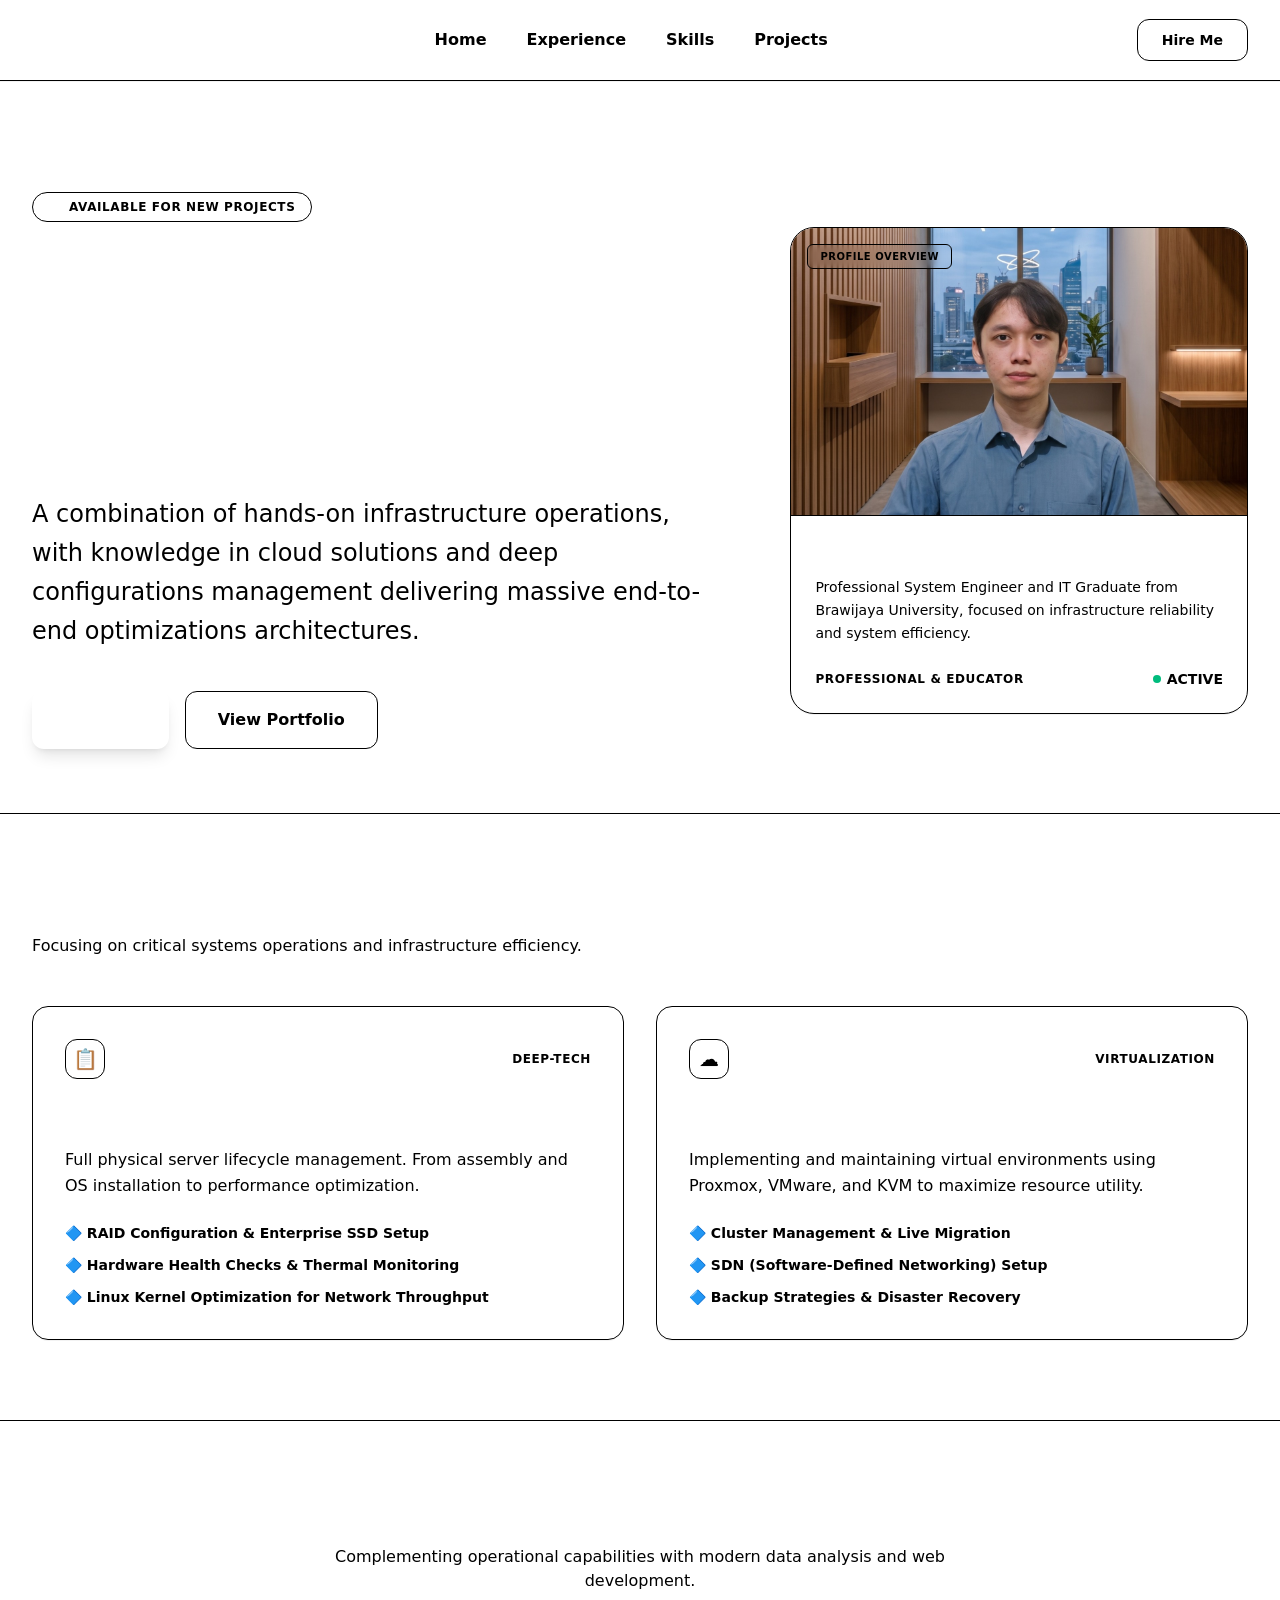
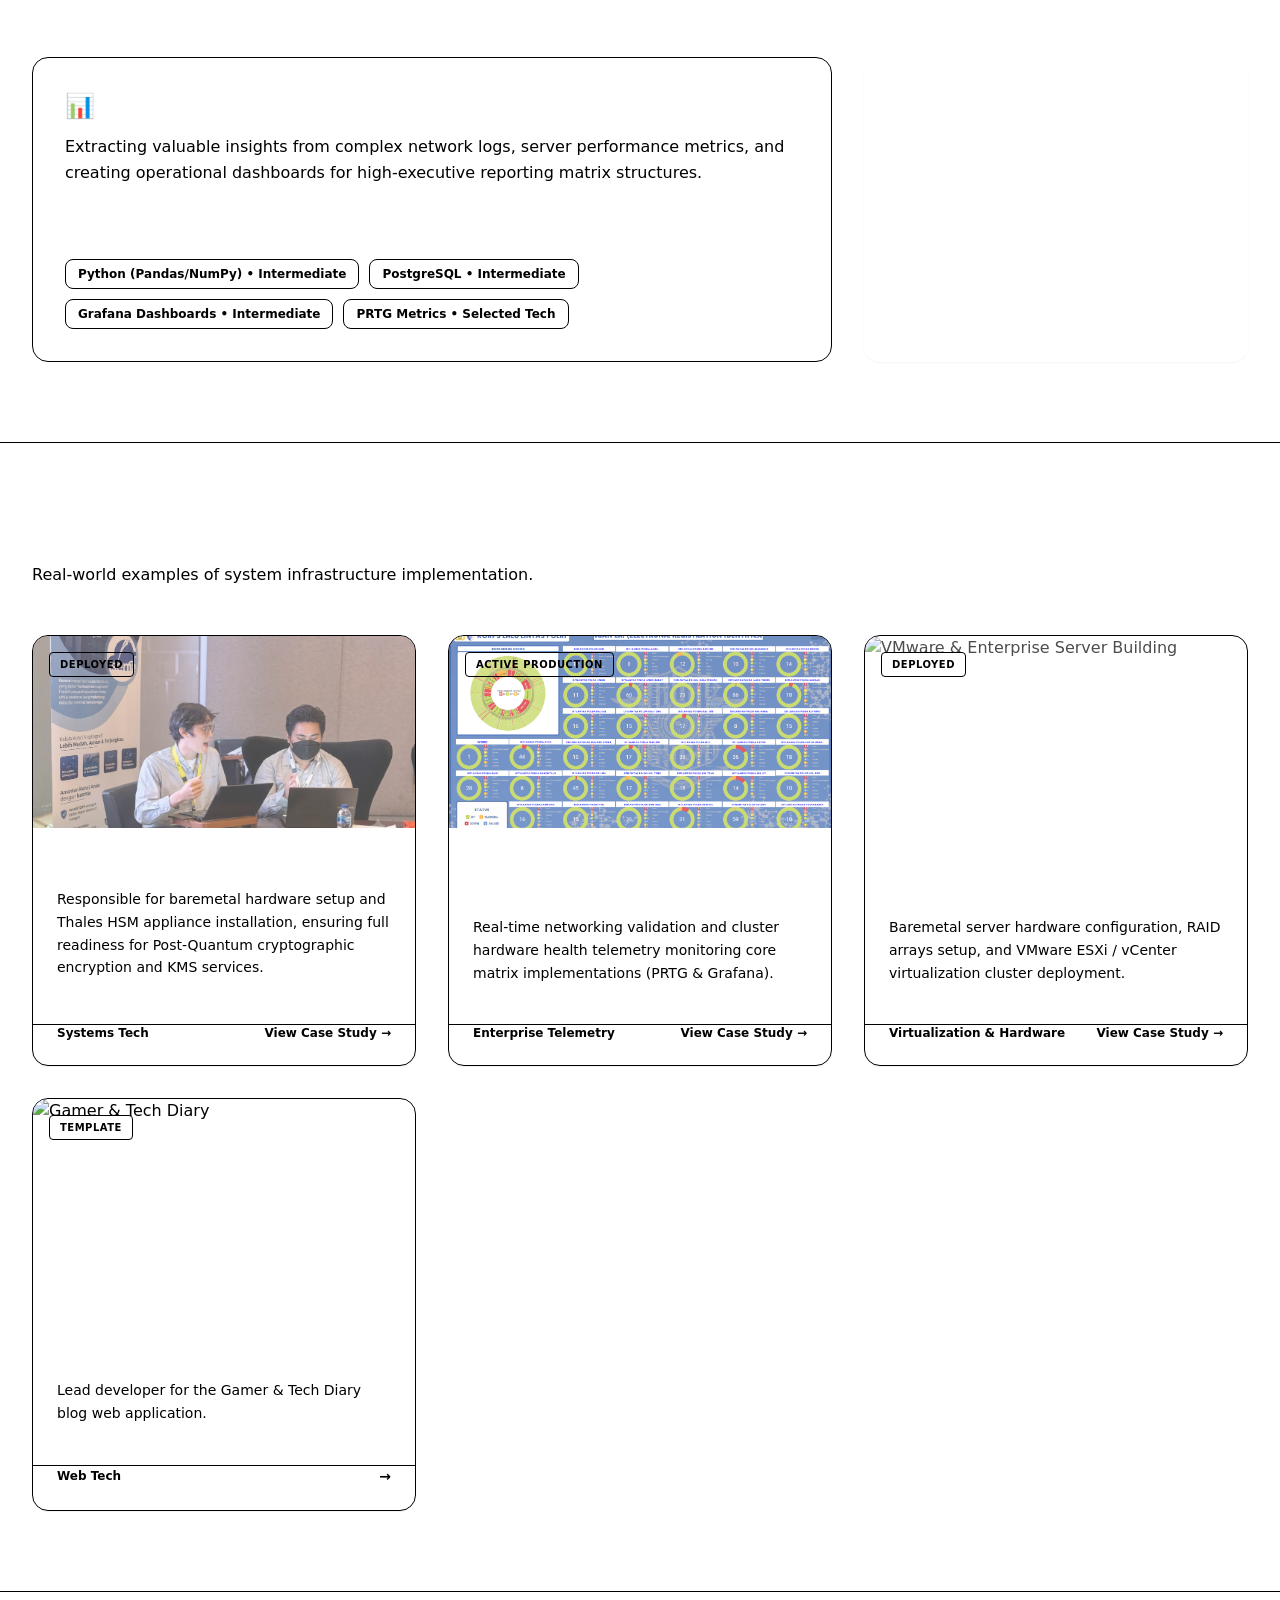
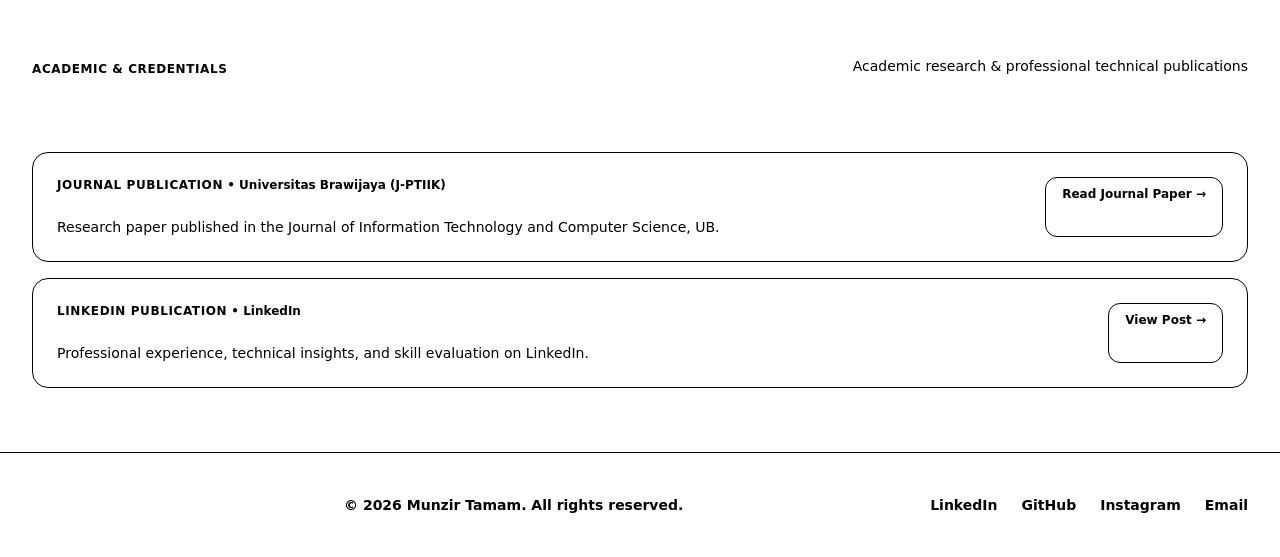
==== commit d036d53f: "add publication on home" ====
--- a/index.html
+++ b/index.html
@@ -1,5 +1,5 @@
 <!DOCTYPE html>
-<html lang="en">
+<html lang="en" class="dark">
 <head>
     <meta charset="UTF-8">
     <meta name="viewport" content="width=device-width, initial-scale=1.0">
@@ -7,44 +7,44 @@
     <link rel="stylesheet" href="css/app.css">
     <link rel="stylesheet" href="css/custom.css">
 </head>
-<body class="bg-slate-50 text-slate-800 antialiased font-sans">
-
-    <header id="main-header" class="fixed top-0 inset-x-0 z-50 transition-all duration-300 bg-white/90 backdrop-blur-md border-b border-slate-200/80 shadow-2xs">
+<body class="bg-zinc-950 text-zinc-300 antialiased font-sans">
+
+    <header id="main-header" class="fixed top-0 inset-x-0 z-50 transition-all duration-300 bg-zinc-950/90 backdrop-blur-md border-b border-zinc-800 shadow-2xs">
 
         <nav class="max-w-7xl mx-auto px-4 sm:px-8 flex items-center justify-between h-20 transition-all duration-300" id="main-nav" aria-label="Main Navigation">
 
-            <a href="index.html" class="text-2xl font-bold tracking-tight text-slate-900">
-                Munzir<span class="text-blue-600">.</span>
+            <a href="index.html" class="text-2xl font-bold tracking-tight text-white">
+                Munzir<span class="text-rose-500">.</span>
             </a>
 
-            <ul class="hidden md:flex items-center space-x-10 text-base font-bold text-slate-600">
-                <li><a href="index.html" class="text-blue-600">Home</a></li>
-                <li><a href="experience.html" class="hover:text-slate-900 transition-colors">Experience</a></li>
-                <li><a href="skills.html" class="hover:text-slate-900 transition-colors">Skills</a></li>
-                <li><a href="projects.html" class="hover:text-slate-900 transition-colors">Projects</a></li>
-                <!-- <li><a href="contact.html" class="hover:text-slate-900 transition-colors">Contact</a></li> -->
+            <ul class="hidden md:flex items-center space-x-10 text-base font-bold text-zinc-400">
+                <li><a href="index.html" class="text-rose-500">Home</a></li>
+                <li><a href="experience.html" class="hover:text-white transition-colors">Experience</a></li>
+                <li><a href="skills.html" class="hover:text-white transition-colors">Skills</a></li>
+                <li><a href="projects.html" class="hover:text-white transition-colors">Projects</a></li>
+                <!-- <li><a href="contact.html" class="hover:text-white transition-colors">Contact</a></li> -->
             </ul>
 
             <div class="hidden md:block">
-                <a href="contact.html" class="px-6 py-3 rounded-xl text-sm font-bold bg-blue-600 hover:bg-blue-500 text-white shadow-lg shadow-blue-600/20 transition-all">
+                <a href="contact.html" class="px-6 py-3 rounded-xl text-sm font-bold bg-rose-500/20 hover:bg-rose-500 text-rose-400 hover:text-white border border-rose-500/40 transition-all">
                     Hire Me
                 </a>
             </div>
 
-            <button id="menu-toggle" class="md:hidden p-2 rounded-xl border border-slate-200 bg-slate-50 text-slate-700 font-bold cursor-pointer">
+            <button id="menu-toggle" class="md:hidden p-2 rounded-xl border border-zinc-800 bg-zinc-900 text-zinc-300 font-bold cursor-pointer">
                 &#9776;
             </button>
 
         </nav>
 
-        <menu id="mobile-menu" class="hidden max-w-7xl mx-auto px-4 sm:px-8 pb-6 flex flex-col space-y-4 text-base font-bold text-slate-700 border-t border-slate-100 pt-4 md:hidden">
-            <li><a href="index.html" class="text-blue-600">Home</a></li>
+        <menu id="mobile-menu" class="hidden max-w-7xl mx-auto px-4 sm:px-8 pb-6 flex flex-col space-y-4 text-base font-bold text-zinc-300 border-t border-zinc-800 pt-4 md:hidden">
+            <li><a href="index.html" class="text-rose-500">Home</a></li>
             <li><a href="experience.html">Experience</a></li>
             <li><a href="skills.html">Skills</a></li>
             <li><a href="projects.html">Projects</a></li>
             <!-- <li><a href="contact.html">Contact</a></li> -->
             <li class="pt-2">
-                <a href="contact.html" class="block text-center w-full py-3 rounded-xl bg-blue-600 text-white">Hire Me</a>
+                <a href="contact.html" class="block text-center w-full py-3 rounded-xl bg-rose-600 text-white">Hire Me</a>
             </li>
         </menu>
 
@@ -53,47 +53,47 @@
     <main class="pt-24 min-h-[calc(100vh-10rem)]">
 
         <!-- 1. HERO PROFILE SECTION -->
-        <section class="bg-white pt-24 pb-16 px-4 sm:px-8 relative z-10">
+        <section class="bg-zinc-950 pt-24 pb-16 px-4 sm:px-8 relative z-10">
             <div class="max-w-7xl mx-auto grid gap-12 md:grid-cols-5 items-center">
 
                 <!-- Left Info Headline -->
                 <article class="md:col-span-3 text-left">
-                    <span class="inline-flex items-center gap-2.5 px-4 py-1.5 rounded-full text-base font-bold bg-blue-50 text-blue-600 border border-blue-100 uppercase tracking-wider mb-6">
-                        <span class="w-3 h-3 rounded-full bg-blue-500 animate-pulse"></span>
+                    <span class="inline-flex items-center gap-2.5 px-4 py-1.5 rounded-full text-xs font-bold bg-rose-950/40 text-rose-400 border border-rose-800/50 uppercase tracking-wider mb-6">
+                        <span class="w-2.5 h-2.5 rounded-full bg-rose-500 animate-pulse"></span>
                         Available for New Projects
                     </span>
-                    <h1 class="text-4xl sm:text-6xl font-extrabold text-slate-900 tracking-tight leading-tight">
+                    <h1 class="text-4xl sm:text-6xl font-extrabold text-white tracking-tight leading-tight">
                         Munzir &mdash; Professional <br> System Engineer
                     </h1>
-                    <p class="mt-6 text-xl sm:text-2xl text-slate-500 leading-relaxed max-w-2xl">
+                    <p class="mt-6 text-xl sm:text-2xl text-zinc-400 leading-relaxed max-w-2xl">
                         A combination of hands-on infrastructure operations, with knowledge in cloud solutions and deep configurations management delivering massive end-to-end optimizations architectures.
                     </p>
                     <footer class="mt-10 flex flex-wrap gap-4">
-                        <a href="https://drive.google.com/file/d/1jeKsAguTe3LM6D43tcFqkn_yVcC1DUEv/view?usp=sharing" target="_blank" rel="noopener noreferrer" class="px-8 py-4 rounded-xl bg-blue-900 hover:bg-blue-800 text-white font-bold text-base shadow-lg transition-all transform hover:-translate-y-0.5"> CV Saya </a>
-                        <a href="projects.html" class="px-8 py-4 rounded-xl bg-slate-100 hover:bg-slate-200 text-slate-700 font-bold text-base border border-slate-200 transition-all transform hover:-translate-y-0.5"> View Portfolio</a>
+                        <a href="https://drive.google.com/file/d/1jeKsAguTe3LM6D43tcFqkn_yVcC1DUEv/view?usp=sharing" target="_blank" rel="noopener noreferrer" class="px-8 py-4 rounded-xl bg-rose-600 hover:bg-rose-500 text-white font-bold text-base shadow-lg shadow-rose-900/30 transition-all transform hover:-translate-y-0.5"> CV Saya </a>
+                        <a href="projects.html" class="px-8 py-4 rounded-xl bg-zinc-900 hover:bg-zinc-800 text-zinc-200 font-bold text-base border border-zinc-800 transition-all transform hover:-translate-y-0.5"> View Portfolio</a>
                     </footer>
                 </article>
 
                 <!-- Right Visual Component -->
-                <article class="md:col-span-2 bg-slate-50/50 rounded-3xl border border-slate-200/80 shadow-2xs overflow-hidden flex flex-col justify-between min-h-[340px] group hover:shadow-md transition-all duration-300">
-
-                    <figure class="h-72 bg-slate-100 relative overflow-hidden m-0 flex items-center justify-center border-b border-slate-100">
+                <article class="md:col-span-2 bg-zinc-900/80 rounded-3xl border border-zinc-800 shadow-2xs overflow-hidden flex flex-col justify-between min-h-[340px] group hover:border-zinc-700 transition-all duration-300">
+
+                    <figure class="h-72 bg-zinc-950 relative overflow-hidden m-0 flex items-center justify-center border-b border-zinc-800">
                         <img src="images/munzir-photo.jpeg"
                              alt="Foto Munzir Tamam"
-                             class="w-full h-full object-cover group-hover:scale-105 transition-transform duration-500">
-                        <span class="absolute top-4 left-4 px-3 py-1 bg-white/90 backdrop-blur-xs border border-slate-200 text-[10px] font-bold text-slate-700 rounded-md uppercase tracking-wider">
+                             class="w-full h-full object-cover opacity-90 group-hover:scale-105 transition-transform duration-500">
+                        <span class="absolute top-4 left-4 px-3 py-1 bg-zinc-900/90 backdrop-blur-xs border border-zinc-700 text-[10px] font-bold text-rose-400 rounded-md uppercase tracking-wider">
                             Profile Overview
                         </span>
                     </figure>
 
-                    <div class="p-6 pb-4 bg-white">
-                        <h3 class="text-xl font-bold text-slate-900">Munzir Tamam</h3>
-                        <p class="mt-2 text-sm text-slate-500 leading-relaxed"> Professional System Engineer and IT Graduate from Brawijaya University, focused on infrastructure reliability and system efficiency. </p>
+                    <div class="p-6 pb-4 bg-zinc-900">
+                        <h3 class="text-xl font-bold text-white">Munzir Tamam</h3>
+                        <p class="mt-2 text-sm text-zinc-400 leading-relaxed"> Professional System Engineer and IT Graduate from Brawijaya University, focused on infrastructure reliability and system efficiency. </p>
                     </div>
 
-                    <footer class="px-6 pb-6 pt-2 flex justify-between items-center text-sm font-bold bg-white">
-                        <span class="text-slate-400 uppercase tracking-wider text-xs">Professional &amp; Educator</span>
-                        <span class="text-emerald-600 flex items-center gap-1.5">
+                    <footer class="px-6 pb-6 pt-2 flex justify-between items-center text-sm font-bold bg-zinc-900">
+                        <span class="text-zinc-500 uppercase tracking-wider text-xs">Professional &amp; Educator</span>
+                        <span class="text-emerald-400 flex items-center gap-1.5">
                             <span class="w-2 h-2 rounded-full bg-emerald-500 animate-pulse"></span>
                             ACTIVE
                         </span>
@@ -105,38 +105,38 @@
         </section>
 
         <!-- 2. CORE EXPERIENCE SECTION -->
-        <section class="py-20 bg-slate-50 border-t border-slate-200/60">
+        <section class="py-20 bg-zinc-950 border-t border-zinc-900">
             <div class="max-w-7xl mx-auto px-4 sm:px-8">
                 <header class="mb-12">
-                    <h2 class="text-3xl font-bold text-slate-900 tracking-tight">Core Experience</h2>
-                    <p class="text-base text-slate-500 mt-1">Focusing on critical systems operations and infrastructure efficiency.</p>
+                    <h2 class="text-3xl font-bold text-white tracking-tight">Core Experience</h2>
+                    <p class="text-base text-zinc-400 mt-1">Focusing on critical systems operations and infrastructure efficiency.</p>
                 </header>
 
                 <ul class="grid gap-8 md:grid-cols-2 list-none">
-                    <li class="bg-white p-8 rounded-2xl border border-slate-200 shadow-2xs flex flex-col justify-between hover:shadow-md transition-shadow">
+                    <li class="bg-zinc-900/90 p-8 rounded-2xl border border-zinc-800 shadow-2xs flex flex-col justify-between hover:border-zinc-700 transition-all">
                         <article>
                             <header class="flex justify-between items-center mb-6">
-                                <span class="w-10 h-10 rounded-xl bg-blue-50 text-blue-600 flex items-center justify-center text-xl font-bold border border-blue-100">&#128203;</span>
-                                <span class="text-xs font-bold uppercase tracking-wider text-slate-400">DEEP-TECH</span>
+                                <span class="w-10 h-10 rounded-xl bg-rose-950/60 text-rose-400 flex items-center justify-center text-xl font-bold border border-rose-900/50">&#128203;</span>
+                                <span class="text-xs font-bold uppercase tracking-wider text-rose-400">DEEP-TECH</span>
                             </header>
-                            <h3 class="text-2xl font-bold text-slate-900">Baremetal Server Operations</h3>
-                            <p class="mt-3 text-base text-slate-500 leading-relaxed">Full physical server lifecycle management. From assembly and OS installation to performance optimization.</p>
-                            <ul class="mt-6 space-y-3 text-sm font-semibold text-slate-700">
+                            <h3 class="text-2xl font-bold text-white">Baremetal Server Operations</h3>
+                            <p class="mt-3 text-base text-zinc-400 leading-relaxed">Full physical server lifecycle management. From assembly and OS installation to performance optimization.</p>
+                            <ul class="mt-6 space-y-3 text-sm font-semibold text-zinc-300">
                                 <li>&#128311; RAID Configuration &amp; Enterprise SSD Setup</li>
                                 <li>&#128311; Hardware Health Checks &amp; Thermal Monitoring</li>
                                 <li>&#128311; Linux Kernel Optimization for Network Throughput</li>
                             </ul>
                         </article>
                     </li>
-                    <li class="bg-white p-8 rounded-2xl border border-slate-200 shadow-2xs flex flex-col justify-between hover:shadow-md transition-shadow">
+                    <li class="bg-zinc-900/90 p-8 rounded-2xl border border-zinc-800 shadow-2xs flex flex-col justify-between hover:border-zinc-700 transition-all">
                         <article>
                             <header class="flex justify-between items-center mb-6">
-                                <span class="w-10 h-10 rounded-xl bg-blue-50 text-blue-600 flex items-center justify-center text-xl font-bold border border-blue-100">&#9729;&#65039;</span>
-                                <span class="text-xs font-bold uppercase tracking-wider text-slate-400">VIRTUALIZATION</span>
+                                <span class="w-10 h-10 rounded-xl bg-rose-950/60 text-rose-400 flex items-center justify-center text-xl font-bold border border-rose-900/50">&#9729;&#65039;</span>
+                                <span class="text-xs font-bold uppercase tracking-wider text-rose-400">VIRTUALIZATION</span>
                             </header>
-                            <h3 class="text-2xl font-bold text-slate-900">Virtualization &amp; Cloud VM</h3>
-                            <p class="mt-3 text-base text-slate-500 leading-relaxed">Implementing and maintaining virtual environments using Proxmox, VMware, and KVM to maximize resource utility.</p>
-                            <ul class="mt-6 space-y-3 text-sm font-semibold text-slate-700">
+                            <h3 class="text-2xl font-bold text-white">Virtualization &amp; Cloud VM</h3>
+                            <p class="mt-3 text-base text-zinc-400 leading-relaxed">Implementing and maintaining virtual environments using Proxmox, VMware, and KVM to maximize resource utility.</p>
+                            <ul class="mt-6 space-y-3 text-sm font-semibold text-zinc-300">
                                 <li>&#128311; Cluster Management &amp; Live Migration</li>
                                 <li>&#128311; SDN (Software-Defined Networking) Setup</li>
                                 <li>&#128311; Backup Strategies &amp; Disaster Recovery</li>
@@ -148,36 +148,36 @@
         </section>
 
         <!-- 3. ADDITIONAL SKILLS SECTION -->
-        <section class="py-20 bg-white border-t border-slate-100">
+        <section class="py-20 bg-zinc-950 border-t border-zinc-900">
             <div class="max-w-7xl mx-auto px-4 sm:px-8">
                 <header class="text-center max-w-2xl mx-auto mb-16">
-                    <h2 class="text-3xl font-bold text-slate-900">Additional Skills</h2>
-                    <p class="text-base text-slate-500 mt-2">Complementing operational capabilities with modern data analysis and web development.</p>
+                    <h2 class="text-3xl font-bold text-white">Additional Skills</h2>
+                    <p class="text-base text-zinc-400 mt-2">Complementing operational capabilities with modern data analysis and web development.</p>
                 </header>
 
                 <div class="grid gap-8 md:grid-cols-3">
-                    <section class="bg-slate-50/60 p-8 rounded-2xl border border-slate-200/80 md:col-span-2 flex flex-col justify-between">
+                    <section class="bg-zinc-900/90 p-8 rounded-2xl border border-zinc-800 md:col-span-2 flex flex-col justify-between">
                         <header>
-                            <h3 class="text-2xl font-bold text-slate-900 flex items-center gap-3"><span class="text-blue-600">&#128202;</span> Data Analysis</h3>
-                            <p class="text-base text-slate-500 mt-3 leading-relaxed">Extracting valuable insights from complex network logs, server performance metrics, and creating operational dashboards for high-executive reporting matrix structures.</p>
+                            <h3 class="text-2xl font-bold text-white flex items-center gap-3"><span class="text-rose-500">&#128202;</span> Data Analysis</h3>
+                            <p class="text-base text-zinc-400 mt-3 leading-relaxed">Extracting valuable insights from complex network logs, server performance metrics, and creating operational dashboards for high-executive reporting matrix structures.</p>
                         </header>
-                        <footer class="flex flex-wrap gap-2.5 text-xs font-bold text-slate-600 mt-8">
-                            <span class="px-3 py-1.5 bg-white border border-slate-200 rounded-lg">Python (Pandas/NumPy) &bull; Intermediate</span>
-                            <span class="px-3 py-1.5 bg-white border border-slate-200 rounded-lg">PostgreSQL &bull; Intermediate</span>
-                            <span class="px-3 py-1.5 bg-white border border-slate-200 rounded-lg">Grafana Dashboards &bull; Intermediate</span>
-                            <span class="px-3 py-1.5 bg-white border border-slate-200 rounded-lg">PRTG Metrics &bull; Selected Tech</span>
+                        <footer class="flex flex-wrap gap-2.5 text-xs font-bold text-zinc-300 mt-8">
+                            <span class="px-3 py-1.5 bg-zinc-950 border border-zinc-800 rounded-lg">Python (Pandas/NumPy) &bull; Intermediate</span>
+                            <span class="px-3 py-1.5 bg-zinc-950 border border-zinc-800 rounded-lg">PostgreSQL &bull; Intermediate</span>
+                            <span class="px-3 py-1.5 bg-zinc-950 border border-zinc-800 rounded-lg">Grafana Dashboards &bull; Intermediate</span>
+                            <span class="px-3 py-1.5 bg-zinc-950 border border-zinc-800 rounded-lg">PRTG Metrics &bull; Selected Tech</span>
                         </footer>
                     </section>
 
-                    <section class="bg-blue-900 text-white p-8 rounded-2xl flex flex-col justify-between shadow-xs">
+                    <section class="bg-rose-950/40 text-white p-8 rounded-2xl border border-rose-900/50 flex flex-col justify-between shadow-xs">
                         <header>
-                            <h3 class="text-2xl font-bold">Web Development</h3>
-                            <p class="text-base text-blue-100/90 mt-3 leading-relaxed">Developing responsive backends and monitoring web interfaces integrated with platform service APIs.</p>
+                            <h3 class="text-2xl font-bold text-white">Web Development</h3>
+                            <p class="text-base text-zinc-300 mt-3 leading-relaxed">Developing responsive backends and monitoring web interfaces integrated with platform service APIs.</p>
                         </header>
-                        <dl class="space-y-2 text-sm font-bold text-blue-200 mt-6 border-t border-blue-800 pt-4">
-                            <div class="flex justify-between"><dt>PHP / Laravel 12</dt><dd class="text-white">Intermediate</dd></div>
-                            <div class="flex justify-between"><dt>Tailwind CSS</dt><dd class="text-white">Intermediate</dd></div>
-                            <div class="flex justify-between"><dt>Node.js / Vite</dt><dd class="text-white">Intermediate</dd></div>
+                        <dl class="space-y-2 text-sm font-bold text-zinc-300 mt-6 border-t border-rose-900/40 pt-4">
+                            <div class="flex justify-between"><dt class="text-zinc-400">PHP / Laravel 12</dt><dd class="text-rose-400">Intermediate</dd></div>
+                            <div class="flex justify-between"><dt class="text-zinc-400">Tailwind CSS</dt><dd class="text-rose-400">Intermediate</dd></div>
+                            <div class="flex justify-between"><dt class="text-zinc-400">Node.js / Vite</dt><dd class="text-rose-400">Intermediate</dd></div>
                         </dl>
                     </section>
                 </div>
@@ -185,93 +185,93 @@
         </section>
 
         <!-- 4. PROJECTS & PORTFOLIO SECTION -->
-        <section class="py-20 bg-slate-50 border-t border-slate-200/60">
+        <section class="py-20 bg-zinc-950 border-t border-zinc-900">
             <div class="max-w-7xl mx-auto px-4 sm:px-8">
                 <header class="flex flex-wrap justify-between items-end mb-12 gap-4">
                     <div>
-                        <h2 class="text-3xl font-bold text-slate-900 tracking-tight">Projects &amp; Portfolio</h2>
-                        <p class="text-base text-slate-500 mt-1">Real-world examples of system infrastructure implementation.</p>
+                        <h2 class="text-3xl font-bold text-white tracking-tight">Projects &amp; Portfolio</h2>
+                        <p class="text-base text-zinc-400 mt-1">Real-world examples of system infrastructure implementation.</p>
                     </div>
                 </header>
 
                 <ul class="grid gap-8 sm:grid-cols-2 lg:grid-cols-3 list-none">
 
                     <!-- 1. KSEMA Project -->
-                    <li class="bg-white rounded-2xl border border-slate-200/80 overflow-hidden shadow-2xs group hover:shadow-md transition-shadow">
+                    <li class="bg-zinc-900/90 rounded-2xl border border-zinc-800 overflow-hidden shadow-2xs group hover:border-zinc-700 transition-all">
                         <a href="projects/ksema.html" class="flex flex-col justify-between h-full">
                             <article>
-                                <figure class="h-48 bg-slate-900 m-0 relative overflow-hidden">
-                                    <img src="images/KSEMA-2.jpg" alt="KSEMA System Architecture" class="w-full h-full object-cover opacity-80 group-hover:scale-105 transition-transform duration-500">
-                                    <span class="absolute top-4 left-4 px-2.5 py-1 bg-white/90 border border-slate-200 text-[10px] font-bold text-slate-700 rounded uppercase tracking-wider">DEPLOYED</span>
+                                <figure class="h-48 bg-zinc-950 m-0 relative overflow-hidden">
+                                    <img src="images/KSEMA-2.jpg" alt="KSEMA System Architecture" class="w-full h-full object-cover opacity-70 group-hover:scale-105 transition-transform duration-500">
+                                    <span class="absolute top-4 left-4 px-2.5 py-1 bg-zinc-900/90 border border-zinc-700 text-[10px] font-bold text-rose-400 rounded uppercase tracking-wider">DEPLOYED</span>
                                 </figure>
                                 <section class="p-6">
-                                    <h3 class="text-xl font-bold text-slate-900 group-hover:text-blue-600 transition-colors">KSEMA by PT Equnix</h3>
-                                    <p class="mt-2 text-sm text-slate-500 leading-relaxed">Responsible for baremetal hardware setup and Thales HSM appliance installation, ensuring full readiness for Post-Quantum cryptographic encryption and KMS services.</p>
+                                    <h3 class="text-xl font-bold text-white group-hover:text-rose-400 transition-colors">KSEMA by PT Equnix</h3>
+                                    <p class="mt-2 text-sm text-zinc-400 leading-relaxed">Responsible for baremetal hardware setup and Thales HSM appliance installation, ensuring full readiness for Post-Quantum cryptographic encryption and KMS services.</p>
                                 </section>
                             </article>
-                            <footer class="p-6 pt-0 border-t border-slate-50 mt-4 flex justify-between items-center text-xs font-bold text-slate-400">
+                            <footer class="p-6 pt-0 border-t border-zinc-800/50 mt-4 flex justify-between items-center text-xs font-bold text-zinc-500">
                                 <span>Systems Tech</span>
-                                <span class="text-blue-600 font-bold group-hover:translate-x-1 transition-transform flex items-center gap-1">View Case Study &rarr;</span>
+                                <span class="text-rose-400 font-bold group-hover:translate-x-1 transition-transform flex items-center gap-1">View Case Study &rarr;</span>
                             </footer>
                         </a>
                     </li>
 
                     <!-- 2. Integrated Monitoring PRTG -->
-                    <li class="bg-white rounded-2xl border border-slate-200/80 overflow-hidden shadow-2xs group hover:shadow-md transition-shadow">
+                    <li class="bg-zinc-900/90 rounded-2xl border border-zinc-800 overflow-hidden shadow-2xs group hover:border-zinc-700 transition-all">
                         <a href="projects/monitoring.html" class="flex flex-col justify-between h-full">
                             <article>
-                                <figure class="h-48 bg-slate-900 m-0 relative overflow-hidden">
-                                    <img src="images/prtg-1.png" alt="Integrated Monitoring Systems" class="w-full h-full object-cover opacity-80 group-hover:scale-105 transition-transform duration-500">
-                                    <span class="absolute top-4 left-4 px-2.5 py-1 bg-white/90 border border-slate-200 text-[10px] font-bold text-slate-700 rounded uppercase tracking-wider shadow-xs">ACTIVE PRODUCTION</span>
+                                <figure class="h-48 bg-zinc-950 m-0 relative overflow-hidden">
+                                    <img src="images/prtg-1.png" alt="Integrated Monitoring Systems" class="w-full h-full object-cover opacity-70 group-hover:scale-105 transition-transform duration-500">
+                                    <span class="absolute top-4 left-4 px-2.5 py-1 bg-zinc-900/90 border border-zinc-700 text-[10px] font-bold text-rose-400 rounded uppercase tracking-wider">ACTIVE PRODUCTION</span>
                                 </figure>
                                 <div class="p-6">
-                                    <h3 class="text-xl font-bold text-slate-900 group-hover:text-blue-600 transition-colors flex items-center justify-between">
+                                    <h3 class="text-xl font-bold text-white group-hover:text-rose-400 transition-colors flex items-center justify-between">
                                         <span>Integrated Monitoring Systems</span>
                                     </h3>
-                                    <p class="mt-2 text-sm text-slate-500 leading-relaxed">Real-time networking validation and cluster hardware health telemetry monitoring core matrix implementations (PRTG &amp; Grafana).</p>
+                                    <p class="mt-2 text-sm text-zinc-400 leading-relaxed">Real-time networking validation and cluster hardware health telemetry monitoring core matrix implementations (PRTG &amp; Grafana).</p>
                                 </div>
                             </article>
-                            <footer class="p-6 pt-0 border-t border-slate-50 mt-4 flex justify-between items-center text-xs font-bold text-slate-400">
+                            <footer class="p-6 pt-0 border-t border-zinc-800/50 mt-4 flex justify-between items-center text-xs font-bold text-zinc-500">
                                 <span>Enterprise Telemetry</span>
-                                <span class="text-blue-600 font-bold group-hover:translate-x-1 transition-transform flex items-center gap-1">View Case Study &rarr;</span>
+                                <span class="text-rose-400 font-bold group-hover:translate-x-1 transition-transform flex items-center gap-1">View Case Study &rarr;</span>
                             </footer>
                         </a>
                     </li>
 
                     <!-- 3. VMWARE Project -->
-                    <li class="bg-white rounded-2xl border border-slate-200/80 overflow-hidden shadow-2xs group hover:shadow-md transition-shadow">
+                    <li class="bg-zinc-900/90 rounded-2xl border border-zinc-800 overflow-hidden shadow-2xs group hover:border-zinc-700 transition-all">
                         <a href="projects/vmware-building.html" class="flex flex-col justify-between h-full">
                             <article>
-                                <figure class="h-48 bg-slate-900 m-0 relative overflow-hidden">
-                                    <img src="https://images.unsplash.com/photo-1558494949-ef010cbdcc31?w=600" alt="VMware & Enterprise Server Building" class="w-full h-full object-cover opacity-80 group-hover:scale-105 transition-transform duration-500">
-                                    <span class="absolute top-4 left-4 px-2.5 py-1 bg-white/90 border border-slate-200 text-[10px] font-bold text-slate-700 rounded uppercase tracking-wider">DEPLOYED</span>
+                                <figure class="h-48 bg-zinc-950 m-0 relative overflow-hidden">
+                                    <img src="https://images.unsplash.com/photo-1558494949-ef010cbdcc31?w=600" alt="VMware & Enterprise Server Building" class="w-full h-full object-cover opacity-70 group-hover:scale-105 transition-transform duration-500">
+                                    <span class="absolute top-4 left-4 px-2.5 py-1 bg-zinc-900/90 border border-zinc-700 text-[10px] font-bold text-rose-400 rounded uppercase tracking-wider">DEPLOYED</span>
                                 </figure>
                                 <div class="p-6">
-                                    <h3 class="text-xl font-bold text-slate-900 group-hover:text-blue-600 transition-colors">VMware &amp; Baremetal Building</h3>
-                                    <p class="mt-2 text-sm text-slate-500 leading-relaxed">Baremetal server hardware configuration, RAID arrays setup, and VMware ESXi / vCenter virtualization cluster deployment.</p>
+                                    <h3 class="text-xl font-bold text-white group-hover:text-rose-400 transition-colors">VMware &amp; Baremetal Building</h3>
+                                    <p class="mt-2 text-sm text-zinc-400 leading-relaxed">Baremetal server hardware configuration, RAID arrays setup, and VMware ESXi / vCenter virtualization cluster deployment.</p>
                                 </div>
                             </article>
-                            <footer class="p-6 pt-0 border-t border-slate-50 mt-4 flex justify-between items-center text-xs font-bold text-slate-400">
+                            <footer class="p-6 pt-0 border-t border-zinc-800/50 mt-4 flex justify-between items-center text-xs font-bold text-zinc-500">
                                 <span>Virtualization &amp; Hardware</span>
-                                <span class="text-blue-600 font-bold group-hover:translate-x-1 transition-transform flex items-center gap-1">View Case Study &rarr;</span>
+                                <span class="text-rose-400 font-bold group-hover:translate-x-1 transition-transform flex items-center gap-1">View Case Study &rarr;</span>
                             </footer>
                         </a>
                     </li>
 
                     <!-- 4. Gamer Diary & Tech Diary Project -->
-                    <li class="bg-white rounded-2xl border border-slate-200/80 overflow-hidden shadow-2xs flex flex-col justify-between group hover:shadow-md transition-shadow">
+                    <li class="bg-zinc-900/90 rounded-2xl border border-zinc-800 overflow-hidden shadow-2xs flex flex-col justify-between group hover:border-zinc-700 transition-all">
                         <article>
-                            <figure class="h-48 bg-slate-900 m-0 relative overflow-hidden">
-                                <img src="https://images.unsplash.com/photo-1531403009284-440f080d1e12?w=600" alt="Gamer & Tech Diary" class="w-full h-full object-cover opacity-70">
-                                <span class="absolute top-4 left-4 px-2.5 py-1 bg-white/90 border border-slate-200 text-[10px] font-bold text-slate-700 rounded uppercase tracking-wider">TEMPLATE</span>
+                            <figure class="h-48 bg-zinc-950 m-0 relative overflow-hidden">
+                                <img src="https://images.unsplash.com/photo-1531403009284-440f080d1e12?w=600" alt="Gamer & Tech Diary" class="w-full h-full object-cover opacity-60">
+                                <span class="absolute top-4 left-4 px-2.5 py-1 bg-zinc-900/90 border border-zinc-700 text-[10px] font-bold text-rose-400 rounded uppercase tracking-wider">TEMPLATE</span>
                             </figure>
                             <div class="p-6">
-                                <h3 class="text-xl font-bold text-slate-900 group-hover:text-blue-600 transition-colors">Gamer & Tech Diary Website Development</h3>
-                                <p class="mt-2 text-sm text-slate-500 leading-relaxed">Lead developer for the Gamer & Tech Diary blog web application.</p>
+                                <h3 class="text-xl font-bold text-white group-hover:text-rose-400 transition-colors">Gamer & Tech Diary Website Development</h3>
+                                <p class="mt-2 text-sm text-zinc-400 leading-relaxed">Lead developer for the Gamer & Tech Diary blog web application.</p>
                             </div>
                         </article>
-                        <footer class="p-6 pt-0 border-t border-slate-50 mt-4 flex justify-between items-center text-xs font-bold text-slate-400">
-                            <span>Web Tech</span> <span class="text-blue-600 text-sm">&rarr;</span>
+                        <footer class="p-6 pt-0 border-t border-zinc-800/50 mt-4 flex justify-between items-center text-xs font-bold text-zinc-500">
+                            <span>Web Tech</span> <span class="text-rose-400 text-sm">&rarr;</span>
                         </footer>
                     </li>
                 </ul>
@@ -279,17 +279,17 @@
         </section>
 
         <!-- PUBLICATIONS SECTION -->
-        <section id="publications" class="max-w-7xl mx-auto px-4 sm:px-8 py-16 border-t border-slate-200/80">
+        <section id="publications" class="max-w-7xl mx-auto px-4 sm:px-8 py-16 border-t border-zinc-900">
             
             <!-- Header Seksi -->
             <header class="flex flex-col sm:flex-row sm:items-end justify-between mb-8 gap-2">
                 <div>
-                    <span class="text-xs font-bold uppercase tracking-wider text-blue-600">Academic & Credentials</span>
-                    <h2 class="text-3xl font-extrabold text-slate-900 tracking-tight mt-1">
+                    <span class="text-xs font-bold uppercase tracking-wider text-rose-400">Academic & Credentials</span>
+                    <h2 class="text-3xl font-extrabold text-white tracking-tight mt-1">
                         Publications & Papers
                     </h2>
                 </div>
-                <p class="text-sm font-medium text-slate-500">
+                <p class="text-sm font-medium text-zinc-400">
                     Academic research & professional technical publications
                 </p>
             </header>
@@ -299,23 +299,23 @@
 
                 <!-- Jurnal UB (J-PTIIK) -->
                 <li>
-                    <article class="p-6 rounded-2xl bg-white border border-slate-200/80 hover:border-blue-200 hover:shadow-md transition-all flex flex-col md:flex-row md:items-center justify-between gap-4">
+                    <article class="p-6 rounded-2xl bg-zinc-900/90 border border-zinc-800 hover:border-zinc-700 hover:shadow-md transition-all flex flex-col md:flex-row md:items-center justify-between gap-4">
                         <header class="space-y-1">
-                            <p class="text-xs font-bold text-slate-400 space-x-2">
-                                <span class="text-emerald-600 font-extrabold uppercase tracking-wider">Journal Publication</span>
+                            <p class="text-xs font-bold text-zinc-500 space-x-2">
+                                <span class="text-emerald-400 font-extrabold uppercase tracking-wider">Journal Publication</span>
                                 <span>&bull;</span>
                                 <span>Universitas Brawijaya (J-PTIIK)</span>
                             </p>
-                            <h3 class="text-base font-bold text-slate-900">
+                            <h3 class="text-base font-bold text-white">
                                 Academic Paper Publication (J-PTIIK)
                             </h3>
-                            <p class="text-sm text-slate-500">
+                            <p class="text-sm text-zinc-400">
                                 Research paper published in the Journal of Information Technology and Computer Science, UB.
                             </p>
                         </header>
 
                         <a href="https://j-ptiik.ub.ac.id/index.php/j-ptiik/article/view/14167" target="_blank" rel="noopener noreferrer" 
-                        class="self-start md:self-center shrink-0 px-4 py-2 rounded-xl text-xs font-bold bg-slate-50 hover:bg-blue-600 text-slate-700 hover:text-white border border-slate-200 hover:border-blue-600 transition-all">
+                        class="self-start md:self-center shrink-0 px-4 py-2 rounded-xl text-xs font-bold bg-zinc-950 hover:bg-rose-600 text-zinc-300 hover:text-white border border-zinc-800 hover:border-rose-600 transition-all">
                             Read Journal Paper &rarr;
                         </a>
                     </article>
@@ -323,23 +323,23 @@
 
                 <!-- LinkedIn Article / Publication -->
                 <li>
-                    <article class="p-6 rounded-2xl bg-white border border-slate-200/80 hover:border-blue-200 hover:shadow-md transition-all flex flex-col md:flex-row md:items-center justify-between gap-4">
+                    <article class="p-6 rounded-2xl bg-zinc-900/90 border border-zinc-800 hover:border-zinc-700 hover:shadow-md transition-all flex flex-col md:flex-row md:items-center justify-between gap-4">
                         <header class="space-y-1">
-                            <p class="text-xs font-bold text-slate-400 space-x-2">
-                                <span class="text-blue-600 font-extrabold uppercase tracking-wider">LinkedIn Publication</span>
+                            <p class="text-xs font-bold text-zinc-500 space-x-2">
+                                <span class="text-rose-400 font-extrabold uppercase tracking-wider">LinkedIn Publication</span>
                                 <span>&bull;</span>
                                 <span>LinkedIn</span>
                             </p>
-                            <h3 class="text-base font-bold text-slate-900">
+                            <h3 class="text-base font-bold text-white">
                                 Professional Systems Architecture & Infrastructure Post
                             </h3>
-                            <p class="text-sm text-slate-500">
+                            <p class="text-sm text-zinc-400">
                                 Professional experience, technical insights, and skill evaluation on LinkedIn.
                             </p>
                         </header>
 
                         <a href="https://www.linkedin.com/posts/munzirtamam_sebagai-solutions-architect-yang-masih-anak-activity-7446796570311946240-8bVz?utm_source=social_share_send&utm_medium=member_desktop_web&rcm=ACoAACWz8NoBpvpuAxO6wWk1HWlSaLbLpxKHGLM" target="_blank" rel="noopener noreferrer" 
-                        class="self-start md:self-center shrink-0 px-4 py-2 rounded-xl text-xs font-bold bg-slate-50 hover:bg-blue-600 text-slate-700 hover:text-white border border-slate-200 hover:border-blue-600 transition-all">
+                        class="self-start md:self-center shrink-0 px-4 py-2 rounded-xl text-xs font-bold bg-zinc-950 hover:bg-rose-600 text-zinc-300 hover:text-white border border-zinc-800 hover:border-rose-600 transition-all">
                             View Post &rarr;
                         </a>
                     </article>
@@ -348,56 +348,21 @@
             </ul>
         </section>
 
-        <!-- 5. LET'S COLLABORATE SECTION -->
-        <!-- <section class="py-24 bg-white border-t border-slate-100">
-            <div class="max-w-7xl mx-auto px-4 sm:px-8 grid gap-16 md:grid-cols-2 items-start">
-
-                <article>
-                    <h2 class="text-3xl font-bold text-slate-900 tracking-tight sm:text-4xl">Let's Collaborate</h2>
-                    <p class="mt-4 text-lg text-slate-500 leading-relaxed max-w-xl">Reach out with system project analysis demands or infrastructure operations consulting queries. I will react to configuration requests immediately.</p>
-                    <address class="mt-10 not-italic space-y-4 text-base font-bold text-slate-700">
-                        <p class="flex items-center gap-3"><span>&#9993;&#65039;</span> <a href="mailto:munzirt07@gmail.com" class="hover:text-blue-600">munzirt07@gmail.com</a></p>
-                        <p class="flex items-center gap-3"><span>&#128205;</span> <span>Jakarta, Indonesia</span></p>
-                    </address>
-                </article>
-
-                <form action="https://formsubmit.co/munzirt07@gmail.com" method="POST" class="bg-slate-50/70 p-8 rounded-2xl border border-slate-200/80 shadow-2xs space-y-5">
-                    <input type="hidden" name="_subject" value="New Inquiry from Portfolio Website!">
-                    <input type="hidden" name="_template" value="table">
-                    <input type="hidden" name="_captcha" value="false">
-                    <p class="flex flex-col space-y-1.5">
-                        <label for="name" class="text-xs font-bold text-slate-400 uppercase tracking-wide">Full Name</label>
-                        <input type="text" id="name" name="name" required placeholder="Enter your name" class="w-full text-base px-4 py-3 bg-white border border-slate-200 rounded-xl focus:outline-hidden focus:border-blue-600 transition-all">
-                    </p>
-                    <p class="flex flex-col space-y-1.5">
-                        <label for="email" class="text-xs font-bold text-slate-400 uppercase tracking-wide">Email Address</label>
-                        <input type="email" id="email" name="email" required placeholder="munzirt07@gmail.com" class="w-full text-base px-4 py-3 bg-white border border-slate-200 rounded-xl focus:outline-hidden focus:border-blue-600 transition-all">
-                    </p>
-                    <p class="flex flex-col space-y-1.5">
-                        <label for="message" class="text-xs font-bold text-slate-400 uppercase tracking-wide">Message</label>
-                        <textarea id="message" name="message" rows="4" required placeholder="How can I help you?" class="w-full text-base px-4 py-3 bg-white border border-slate-200 rounded-xl focus:outline-hidden focus:border-blue-600 transition-all resize-none"></textarea>
-                    </p>
-                    <button type="submit" class="w-full py-4 bg-blue-900 hover:bg-blue-800 text-white font-bold text-sm rounded-xl uppercase tracking-wider cursor-pointer transition-colors">Send Message</button>
-                </form>
-
-            </div>
-        </section>
-
-    </main> -->
-
-    <footer class="border-t border-slate-200 bg-slate-50 py-10 text-sm text-slate-500 font-semibold">
+    </main>
+
+    <footer class="border-t border-zinc-900 bg-zinc-950 py-10 text-sm text-zinc-500 font-semibold">
         <div class="max-w-7xl mx-auto px-4 sm:px-8 flex flex-col sm:flex-row items-center justify-between gap-4">
-            <span class="text-base font-bold text-slate-900">Munzir.</span>
+            <span class="text-base font-bold text-white">Munzir.</span>
             <p>&copy; 2026 Munzir Tamam. All rights reserved.</p>
             <div class="flex gap-6">
-                <a href="https://www.linkedin.com/in/munzirtamam" target="_blank" rel="noopener noreferrer" class="hover:text-slate-900 transition-colors">LinkedIn</a>
-                <a href="https://github.com/MunzirT" target="_blank" rel="noopener noreferrer" class="hover:text-slate-900 transition-colors">GitHub</a>
-                <a href="https://www.instagram.com/hipopotamam" target="_blank" rel="noopener noreferrer" class="hover:text-slate-900 transition-colors">Instagram</a>
-                <a href="mailto:munzirt07@gmail.com" class="hover:text-slate-900 transition-colors">Email</a>
+                <a href="https://www.linkedin.com/in/munzirtamam" target="_blank" rel="noopener noreferrer" class="hover:text-white transition-colors">LinkedIn</a>
+                <a href="https://github.com/MunzirT" target="_blank" rel="noopener noreferrer" class="hover:text-white transition-colors">GitHub</a>
+                <a href="https://www.instagram.com/hipopotamam" target="_blank" rel="noopener noreferrer" class="hover:text-white transition-colors">Instagram</a>
+                <a href="mailto:munzirt07@gmail.com" class="hover:text-white transition-colors">Email</a>
             </div>
         </div>
     </footer>
 
     <script src="js/main.js" defer></script>
 </body>
-</html>
+</html>
--- a/css/custom.css
+++ b/css/custom.css
@@ -11,7 +11,7 @@
     width: 0.625rem;
     height: 0.625rem;
     border-radius: 9999px;
-    background-color: rgba(255, 255, 255, 0.4);
+    background-color: rgba(255, 255, 255, 0.2);
     border: none;
     padding: 0;
     cursor: pointer;
@@ -19,10 +19,10 @@
 }
 
 [data-slider-dots] button:hover {
-    background-color: rgba(255, 255, 255, 0.7);
+    background-color: rgba(255, 255, 255, 0.5);
 }
 
 [data-slider-dots] button.slide-dot-active {
-    background-color: var(--color-blue-500, #2b7fff);
+    background-color: var(--color-rose-500, #f87171);
     width: 1.5rem;
-}
+}
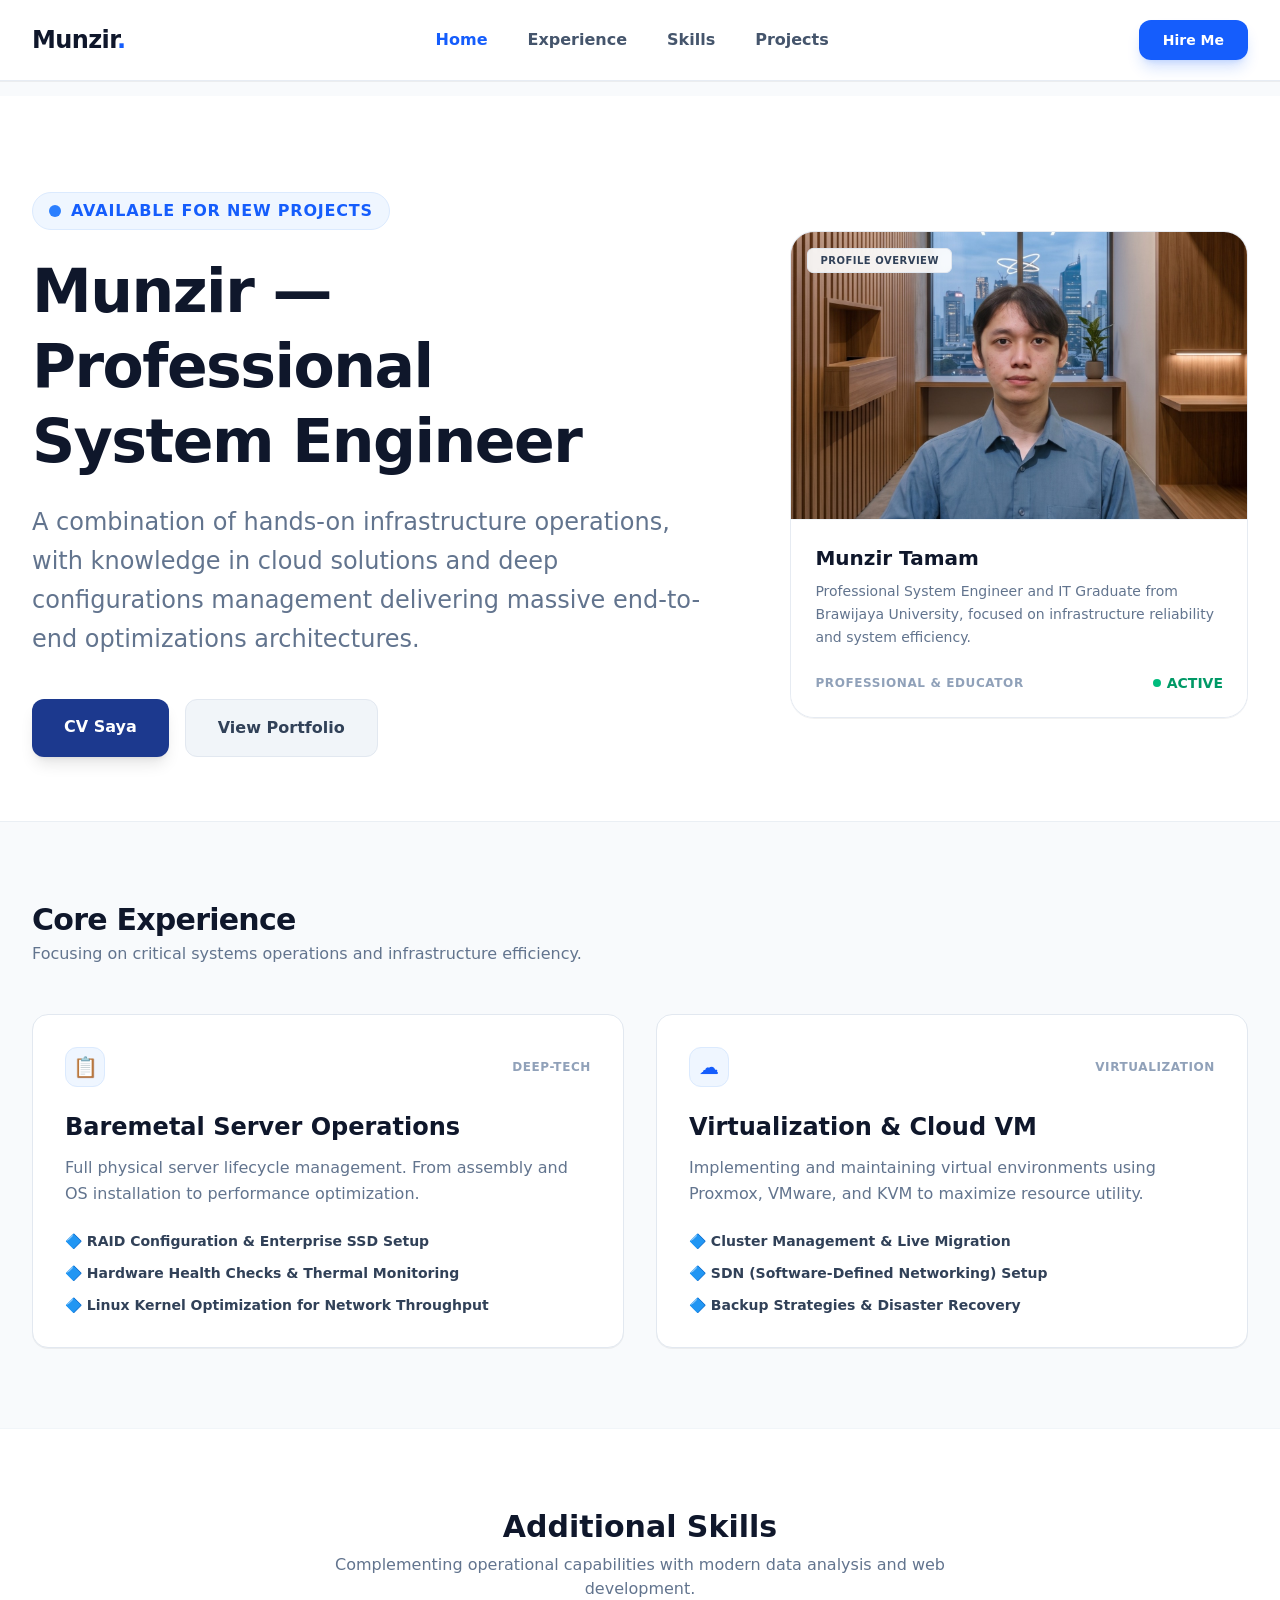
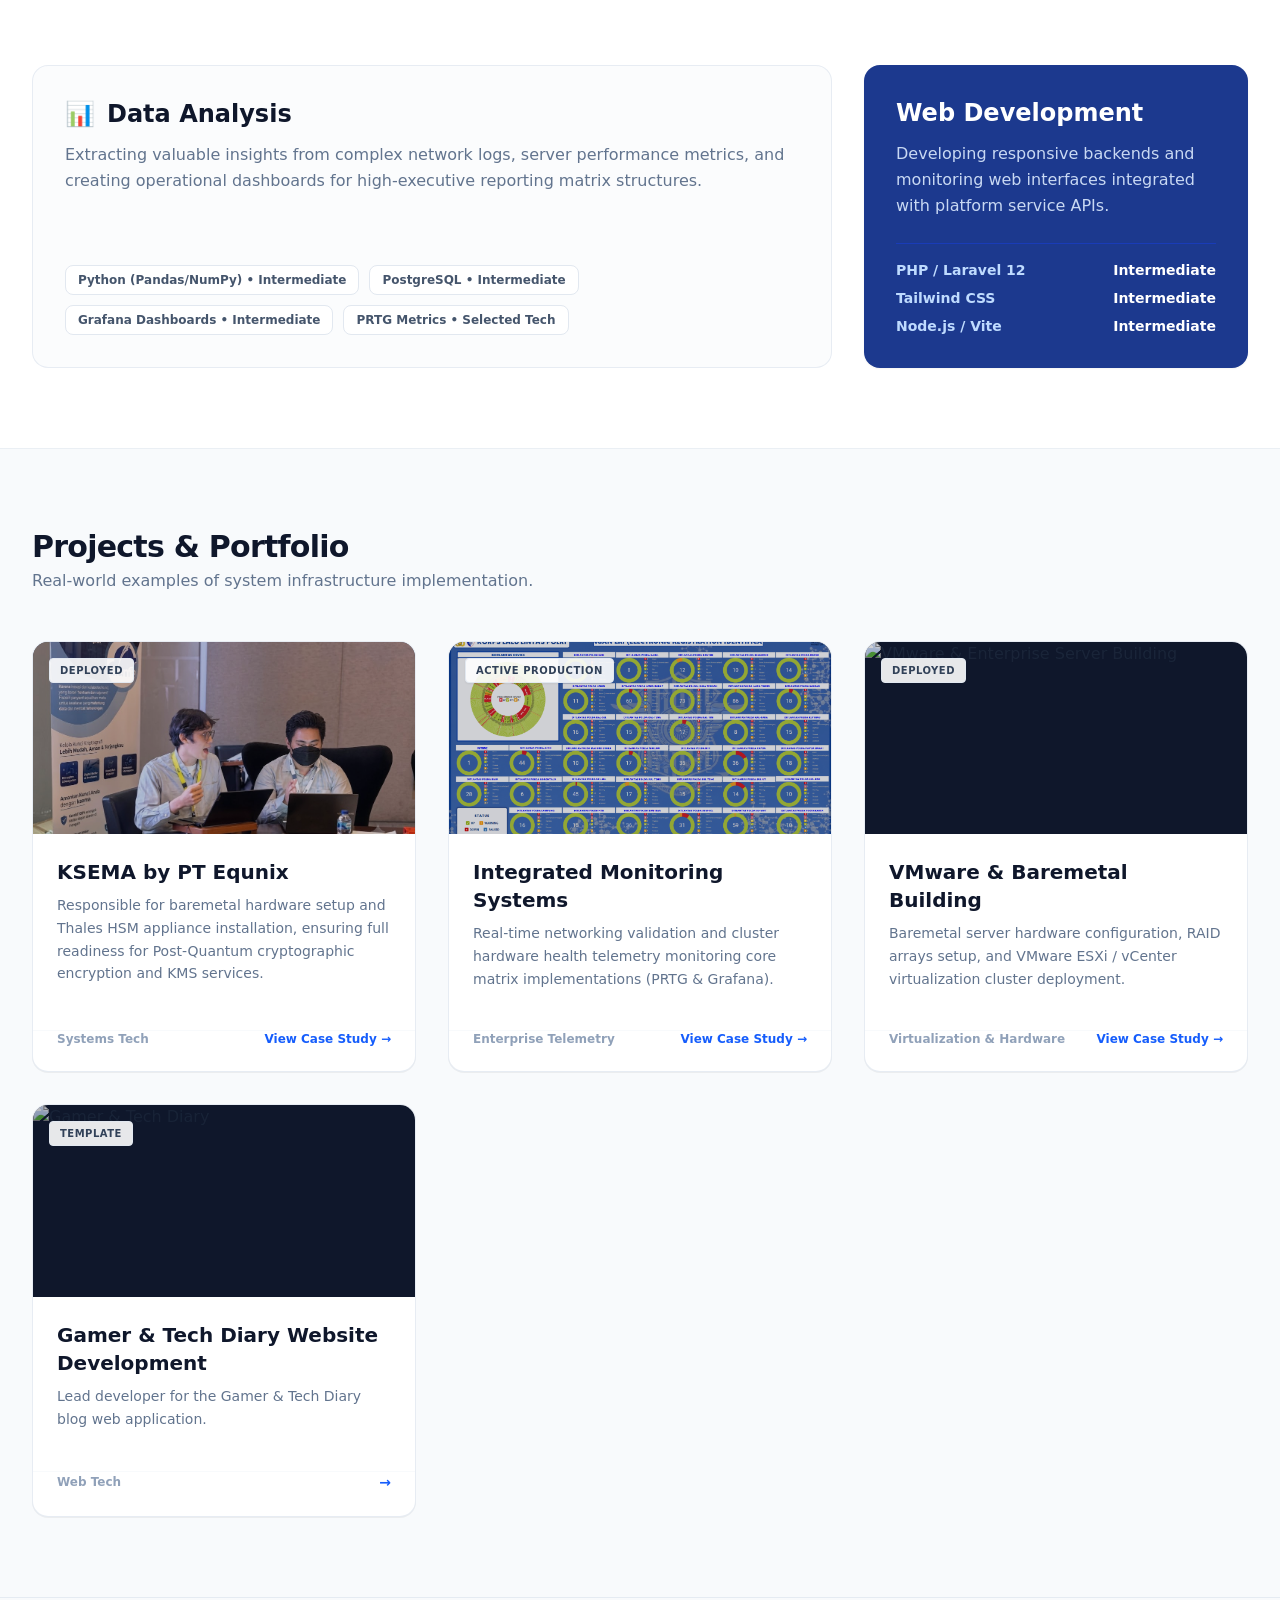
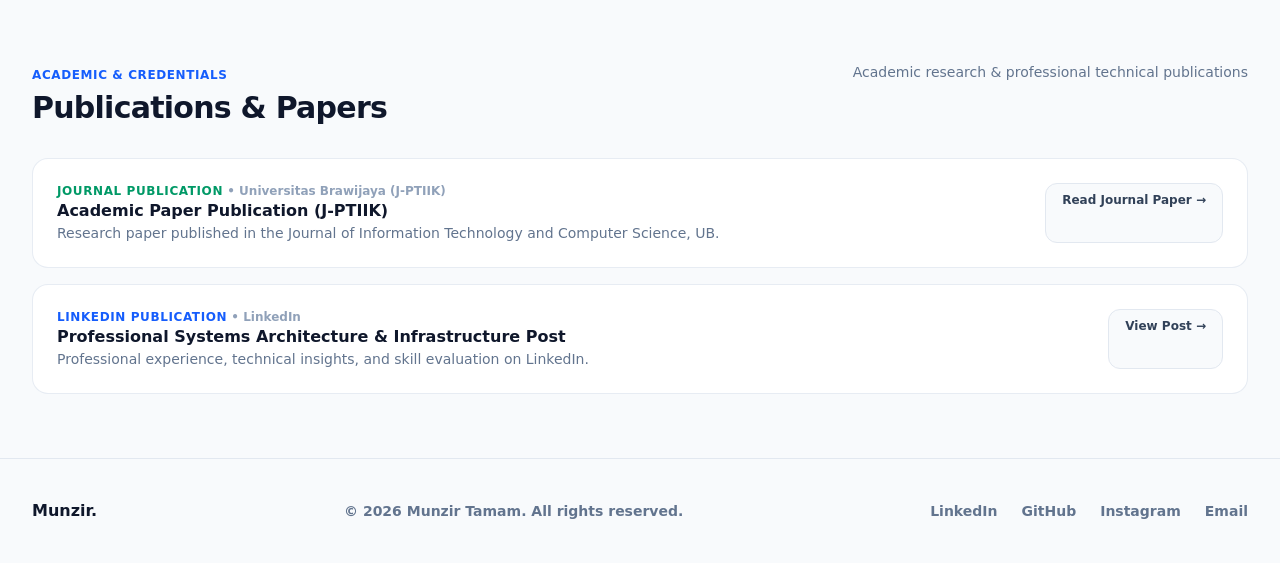
==== commit 994ff4d1: "add publication on home" ====
--- a/index.html
+++ b/index.html
@@ -1,5 +1,5 @@
 <!DOCTYPE html>
-<html lang="en" class="dark">
+<html lang="en">
 <head>
     <meta charset="UTF-8">
     <meta name="viewport" content="width=device-width, initial-scale=1.0">
@@ -7,44 +7,44 @@
     <link rel="stylesheet" href="css/app.css">
     <link rel="stylesheet" href="css/custom.css">
 </head>
-<body class="bg-zinc-950 text-zinc-300 antialiased font-sans">
-
-    <header id="main-header" class="fixed top-0 inset-x-0 z-50 transition-all duration-300 bg-zinc-950/90 backdrop-blur-md border-b border-zinc-800 shadow-2xs">
+<body class="bg-slate-50 text-slate-800 antialiased font-sans">
+
+    <header id="main-header" class="fixed top-0 inset-x-0 z-50 transition-all duration-300 bg-white/90 backdrop-blur-md border-b border-slate-200/80 shadow-2xs">
 
         <nav class="max-w-7xl mx-auto px-4 sm:px-8 flex items-center justify-between h-20 transition-all duration-300" id="main-nav" aria-label="Main Navigation">
 
-            <a href="index.html" class="text-2xl font-bold tracking-tight text-white">
-                Munzir<span class="text-rose-500">.</span>
+            <a href="index.html" class="text-2xl font-bold tracking-tight text-slate-900">
+                Munzir<span class="text-blue-600">.</span>
             </a>
 
-            <ul class="hidden md:flex items-center space-x-10 text-base font-bold text-zinc-400">
-                <li><a href="index.html" class="text-rose-500">Home</a></li>
-                <li><a href="experience.html" class="hover:text-white transition-colors">Experience</a></li>
-                <li><a href="skills.html" class="hover:text-white transition-colors">Skills</a></li>
-                <li><a href="projects.html" class="hover:text-white transition-colors">Projects</a></li>
-                <!-- <li><a href="contact.html" class="hover:text-white transition-colors">Contact</a></li> -->
+            <ul class="hidden md:flex items-center space-x-10 text-base font-bold text-slate-600">
+                <li><a href="index.html" class="text-blue-600">Home</a></li>
+                <li><a href="experience.html" class="hover:text-slate-900 transition-colors">Experience</a></li>
+                <li><a href="skills.html" class="hover:text-slate-900 transition-colors">Skills</a></li>
+                <li><a href="projects.html" class="hover:text-slate-900 transition-colors">Projects</a></li>
+                <!-- <li><a href="contact.html" class="hover:text-slate-900 transition-colors">Contact</a></li> -->
             </ul>
 
             <div class="hidden md:block">
-                <a href="contact.html" class="px-6 py-3 rounded-xl text-sm font-bold bg-rose-500/20 hover:bg-rose-500 text-rose-400 hover:text-white border border-rose-500/40 transition-all">
+                <a href="contact.html" class="px-6 py-3 rounded-xl text-sm font-bold bg-blue-600 hover:bg-blue-500 text-white shadow-lg shadow-blue-600/20 transition-all">
                     Hire Me
                 </a>
             </div>
 
-            <button id="menu-toggle" class="md:hidden p-2 rounded-xl border border-zinc-800 bg-zinc-900 text-zinc-300 font-bold cursor-pointer">
+            <button id="menu-toggle" class="md:hidden p-2 rounded-xl border border-slate-200 bg-slate-50 text-slate-700 font-bold cursor-pointer">
                 &#9776;
             </button>
 
         </nav>
 
-        <menu id="mobile-menu" class="hidden max-w-7xl mx-auto px-4 sm:px-8 pb-6 flex flex-col space-y-4 text-base font-bold text-zinc-300 border-t border-zinc-800 pt-4 md:hidden">
-            <li><a href="index.html" class="text-rose-500">Home</a></li>
+        <menu id="mobile-menu" class="hidden max-w-7xl mx-auto px-4 sm:px-8 pb-6 flex flex-col space-y-4 text-base font-bold text-slate-700 border-t border-slate-100 pt-4 md:hidden">
+            <li><a href="index.html" class="text-blue-600">Home</a></li>
             <li><a href="experience.html">Experience</a></li>
             <li><a href="skills.html">Skills</a></li>
             <li><a href="projects.html">Projects</a></li>
             <!-- <li><a href="contact.html">Contact</a></li> -->
             <li class="pt-2">
-                <a href="contact.html" class="block text-center w-full py-3 rounded-xl bg-rose-600 text-white">Hire Me</a>
+                <a href="contact.html" class="block text-center w-full py-3 rounded-xl bg-blue-600 text-white">Hire Me</a>
             </li>
         </menu>
 
@@ -53,47 +53,47 @@
     <main class="pt-24 min-h-[calc(100vh-10rem)]">
 
         <!-- 1. HERO PROFILE SECTION -->
-        <section class="bg-zinc-950 pt-24 pb-16 px-4 sm:px-8 relative z-10">
+        <section class="bg-white pt-24 pb-16 px-4 sm:px-8 relative z-10">
             <div class="max-w-7xl mx-auto grid gap-12 md:grid-cols-5 items-center">
 
                 <!-- Left Info Headline -->
                 <article class="md:col-span-3 text-left">
-                    <span class="inline-flex items-center gap-2.5 px-4 py-1.5 rounded-full text-xs font-bold bg-rose-950/40 text-rose-400 border border-rose-800/50 uppercase tracking-wider mb-6">
-                        <span class="w-2.5 h-2.5 rounded-full bg-rose-500 animate-pulse"></span>
+                    <span class="inline-flex items-center gap-2.5 px-4 py-1.5 rounded-full text-base font-bold bg-blue-50 text-blue-600 border border-blue-100 uppercase tracking-wider mb-6">
+                        <span class="w-3 h-3 rounded-full bg-blue-500 animate-pulse"></span>
                         Available for New Projects
                     </span>
-                    <h1 class="text-4xl sm:text-6xl font-extrabold text-white tracking-tight leading-tight">
+                    <h1 class="text-4xl sm:text-6xl font-extrabold text-slate-900 tracking-tight leading-tight">
                         Munzir &mdash; Professional <br> System Engineer
                     </h1>
-                    <p class="mt-6 text-xl sm:text-2xl text-zinc-400 leading-relaxed max-w-2xl">
+                    <p class="mt-6 text-xl sm:text-2xl text-slate-500 leading-relaxed max-w-2xl">
                         A combination of hands-on infrastructure operations, with knowledge in cloud solutions and deep configurations management delivering massive end-to-end optimizations architectures.
                     </p>
                     <footer class="mt-10 flex flex-wrap gap-4">
-                        <a href="https://drive.google.com/file/d/1jeKsAguTe3LM6D43tcFqkn_yVcC1DUEv/view?usp=sharing" target="_blank" rel="noopener noreferrer" class="px-8 py-4 rounded-xl bg-rose-600 hover:bg-rose-500 text-white font-bold text-base shadow-lg shadow-rose-900/30 transition-all transform hover:-translate-y-0.5"> CV Saya </a>
-                        <a href="projects.html" class="px-8 py-4 rounded-xl bg-zinc-900 hover:bg-zinc-800 text-zinc-200 font-bold text-base border border-zinc-800 transition-all transform hover:-translate-y-0.5"> View Portfolio</a>
+                        <a href="https://drive.google.com/file/d/1jeKsAguTe3LM6D43tcFqkn_yVcC1DUEv/view?usp=sharing" target="_blank" rel="noopener noreferrer" class="px-8 py-4 rounded-xl bg-blue-900 hover:bg-blue-800 text-white font-bold text-base shadow-lg transition-all transform hover:-translate-y-0.5"> CV Saya </a>
+                        <a href="projects.html" class="px-8 py-4 rounded-xl bg-slate-100 hover:bg-slate-200 text-slate-700 font-bold text-base border border-slate-200 transition-all transform hover:-translate-y-0.5"> View Portfolio</a>
                     </footer>
                 </article>
 
                 <!-- Right Visual Component -->
-                <article class="md:col-span-2 bg-zinc-900/80 rounded-3xl border border-zinc-800 shadow-2xs overflow-hidden flex flex-col justify-between min-h-[340px] group hover:border-zinc-700 transition-all duration-300">
-
-                    <figure class="h-72 bg-zinc-950 relative overflow-hidden m-0 flex items-center justify-center border-b border-zinc-800">
+                <article class="md:col-span-2 bg-slate-50/50 rounded-3xl border border-slate-200/80 shadow-2xs overflow-hidden flex flex-col justify-between min-h-[340px] group hover:shadow-md transition-all duration-300">
+
+                    <figure class="h-72 bg-slate-100 relative overflow-hidden m-0 flex items-center justify-center border-b border-slate-100">
                         <img src="images/munzir-photo.jpeg"
                              alt="Foto Munzir Tamam"
-                             class="w-full h-full object-cover opacity-90 group-hover:scale-105 transition-transform duration-500">
-                        <span class="absolute top-4 left-4 px-3 py-1 bg-zinc-900/90 backdrop-blur-xs border border-zinc-700 text-[10px] font-bold text-rose-400 rounded-md uppercase tracking-wider">
+                             class="w-full h-full object-cover group-hover:scale-105 transition-transform duration-500">
+                        <span class="absolute top-4 left-4 px-3 py-1 bg-white/90 backdrop-blur-xs border border-slate-200 text-[10px] font-bold text-slate-700 rounded-md uppercase tracking-wider">
                             Profile Overview
                         </span>
                     </figure>
 
-                    <div class="p-6 pb-4 bg-zinc-900">
-                        <h3 class="text-xl font-bold text-white">Munzir Tamam</h3>
-                        <p class="mt-2 text-sm text-zinc-400 leading-relaxed"> Professional System Engineer and IT Graduate from Brawijaya University, focused on infrastructure reliability and system efficiency. </p>
+                    <div class="p-6 pb-4 bg-white">
+                        <h3 class="text-xl font-bold text-slate-900">Munzir Tamam</h3>
+                        <p class="mt-2 text-sm text-slate-500 leading-relaxed"> Professional System Engineer and IT Graduate from Brawijaya University, focused on infrastructure reliability and system efficiency. </p>
                     </div>
 
-                    <footer class="px-6 pb-6 pt-2 flex justify-between items-center text-sm font-bold bg-zinc-900">
-                        <span class="text-zinc-500 uppercase tracking-wider text-xs">Professional &amp; Educator</span>
-                        <span class="text-emerald-400 flex items-center gap-1.5">
+                    <footer class="px-6 pb-6 pt-2 flex justify-between items-center text-sm font-bold bg-white">
+                        <span class="text-slate-400 uppercase tracking-wider text-xs">Professional &amp; Educator</span>
+                        <span class="text-emerald-600 flex items-center gap-1.5">
                             <span class="w-2 h-2 rounded-full bg-emerald-500 animate-pulse"></span>
                             ACTIVE
                         </span>
@@ -105,38 +105,38 @@
         </section>
 
         <!-- 2. CORE EXPERIENCE SECTION -->
-        <section class="py-20 bg-zinc-950 border-t border-zinc-900">
+        <section class="py-20 bg-slate-50 border-t border-slate-200/60">
             <div class="max-w-7xl mx-auto px-4 sm:px-8">
                 <header class="mb-12">
-                    <h2 class="text-3xl font-bold text-white tracking-tight">Core Experience</h2>
-                    <p class="text-base text-zinc-400 mt-1">Focusing on critical systems operations and infrastructure efficiency.</p>
+                    <h2 class="text-3xl font-bold text-slate-900 tracking-tight">Core Experience</h2>
+                    <p class="text-base text-slate-500 mt-1">Focusing on critical systems operations and infrastructure efficiency.</p>
                 </header>
 
                 <ul class="grid gap-8 md:grid-cols-2 list-none">
-                    <li class="bg-zinc-900/90 p-8 rounded-2xl border border-zinc-800 shadow-2xs flex flex-col justify-between hover:border-zinc-700 transition-all">
+                    <li class="bg-white p-8 rounded-2xl border border-slate-200 shadow-2xs flex flex-col justify-between hover:shadow-md transition-shadow">
                         <article>
                             <header class="flex justify-between items-center mb-6">
-                                <span class="w-10 h-10 rounded-xl bg-rose-950/60 text-rose-400 flex items-center justify-center text-xl font-bold border border-rose-900/50">&#128203;</span>
-                                <span class="text-xs font-bold uppercase tracking-wider text-rose-400">DEEP-TECH</span>
+                                <span class="w-10 h-10 rounded-xl bg-blue-50 text-blue-600 flex items-center justify-center text-xl font-bold border border-blue-100">&#128203;</span>
+                                <span class="text-xs font-bold uppercase tracking-wider text-slate-400">DEEP-TECH</span>
                             </header>
-                            <h3 class="text-2xl font-bold text-white">Baremetal Server Operations</h3>
-                            <p class="mt-3 text-base text-zinc-400 leading-relaxed">Full physical server lifecycle management. From assembly and OS installation to performance optimization.</p>
-                            <ul class="mt-6 space-y-3 text-sm font-semibold text-zinc-300">
+                            <h3 class="text-2xl font-bold text-slate-900">Baremetal Server Operations</h3>
+                            <p class="mt-3 text-base text-slate-500 leading-relaxed">Full physical server lifecycle management. From assembly and OS installation to performance optimization.</p>
+                            <ul class="mt-6 space-y-3 text-sm font-semibold text-slate-700">
                                 <li>&#128311; RAID Configuration &amp; Enterprise SSD Setup</li>
                                 <li>&#128311; Hardware Health Checks &amp; Thermal Monitoring</li>
                                 <li>&#128311; Linux Kernel Optimization for Network Throughput</li>
                             </ul>
                         </article>
                     </li>
-                    <li class="bg-zinc-900/90 p-8 rounded-2xl border border-zinc-800 shadow-2xs flex flex-col justify-between hover:border-zinc-700 transition-all">
+                    <li class="bg-white p-8 rounded-2xl border border-slate-200 shadow-2xs flex flex-col justify-between hover:shadow-md transition-shadow">
                         <article>
                             <header class="flex justify-between items-center mb-6">
-                                <span class="w-10 h-10 rounded-xl bg-rose-950/60 text-rose-400 flex items-center justify-center text-xl font-bold border border-rose-900/50">&#9729;&#65039;</span>
-                                <span class="text-xs font-bold uppercase tracking-wider text-rose-400">VIRTUALIZATION</span>
+                                <span class="w-10 h-10 rounded-xl bg-blue-50 text-blue-600 flex items-center justify-center text-xl font-bold border border-blue-100">&#9729;&#65039;</span>
+                                <span class="text-xs font-bold uppercase tracking-wider text-slate-400">VIRTUALIZATION</span>
                             </header>
-                            <h3 class="text-2xl font-bold text-white">Virtualization &amp; Cloud VM</h3>
-                            <p class="mt-3 text-base text-zinc-400 leading-relaxed">Implementing and maintaining virtual environments using Proxmox, VMware, and KVM to maximize resource utility.</p>
-                            <ul class="mt-6 space-y-3 text-sm font-semibold text-zinc-300">
+                            <h3 class="text-2xl font-bold text-slate-900">Virtualization &amp; Cloud VM</h3>
+                            <p class="mt-3 text-base text-slate-500 leading-relaxed">Implementing and maintaining virtual environments using Proxmox, VMware, and KVM to maximize resource utility.</p>
+                            <ul class="mt-6 space-y-3 text-sm font-semibold text-slate-700">
                                 <li>&#128311; Cluster Management &amp; Live Migration</li>
                                 <li>&#128311; SDN (Software-Defined Networking) Setup</li>
                                 <li>&#128311; Backup Strategies &amp; Disaster Recovery</li>
@@ -148,36 +148,36 @@
         </section>
 
         <!-- 3. ADDITIONAL SKILLS SECTION -->
-        <section class="py-20 bg-zinc-950 border-t border-zinc-900">
+        <section class="py-20 bg-white border-t border-slate-100">
             <div class="max-w-7xl mx-auto px-4 sm:px-8">
                 <header class="text-center max-w-2xl mx-auto mb-16">
-                    <h2 class="text-3xl font-bold text-white">Additional Skills</h2>
-                    <p class="text-base text-zinc-400 mt-2">Complementing operational capabilities with modern data analysis and web development.</p>
+                    <h2 class="text-3xl font-bold text-slate-900">Additional Skills</h2>
+                    <p class="text-base text-slate-500 mt-2">Complementing operational capabilities with modern data analysis and web development.</p>
                 </header>
 
                 <div class="grid gap-8 md:grid-cols-3">
-                    <section class="bg-zinc-900/90 p-8 rounded-2xl border border-zinc-800 md:col-span-2 flex flex-col justify-between">
+                    <section class="bg-slate-50/60 p-8 rounded-2xl border border-slate-200/80 md:col-span-2 flex flex-col justify-between">
                         <header>
-                            <h3 class="text-2xl font-bold text-white flex items-center gap-3"><span class="text-rose-500">&#128202;</span> Data Analysis</h3>
-                            <p class="text-base text-zinc-400 mt-3 leading-relaxed">Extracting valuable insights from complex network logs, server performance metrics, and creating operational dashboards for high-executive reporting matrix structures.</p>
+                            <h3 class="text-2xl font-bold text-slate-900 flex items-center gap-3"><span class="text-blue-600">&#128202;</span> Data Analysis</h3>
+                            <p class="text-base text-slate-500 mt-3 leading-relaxed">Extracting valuable insights from complex network logs, server performance metrics, and creating operational dashboards for high-executive reporting matrix structures.</p>
                         </header>
-                        <footer class="flex flex-wrap gap-2.5 text-xs font-bold text-zinc-300 mt-8">
-                            <span class="px-3 py-1.5 bg-zinc-950 border border-zinc-800 rounded-lg">Python (Pandas/NumPy) &bull; Intermediate</span>
-                            <span class="px-3 py-1.5 bg-zinc-950 border border-zinc-800 rounded-lg">PostgreSQL &bull; Intermediate</span>
-                            <span class="px-3 py-1.5 bg-zinc-950 border border-zinc-800 rounded-lg">Grafana Dashboards &bull; Intermediate</span>
-                            <span class="px-3 py-1.5 bg-zinc-950 border border-zinc-800 rounded-lg">PRTG Metrics &bull; Selected Tech</span>
+                        <footer class="flex flex-wrap gap-2.5 text-xs font-bold text-slate-600 mt-8">
+                            <span class="px-3 py-1.5 bg-white border border-slate-200 rounded-lg">Python (Pandas/NumPy) &bull; Intermediate</span>
+                            <span class="px-3 py-1.5 bg-white border border-slate-200 rounded-lg">PostgreSQL &bull; Intermediate</span>
+                            <span class="px-3 py-1.5 bg-white border border-slate-200 rounded-lg">Grafana Dashboards &bull; Intermediate</span>
+                            <span class="px-3 py-1.5 bg-white border border-slate-200 rounded-lg">PRTG Metrics &bull; Selected Tech</span>
                         </footer>
                     </section>
 
-                    <section class="bg-rose-950/40 text-white p-8 rounded-2xl border border-rose-900/50 flex flex-col justify-between shadow-xs">
+                    <section class="bg-blue-900 text-white p-8 rounded-2xl flex flex-col justify-between shadow-xs">
                         <header>
-                            <h3 class="text-2xl font-bold text-white">Web Development</h3>
-                            <p class="text-base text-zinc-300 mt-3 leading-relaxed">Developing responsive backends and monitoring web interfaces integrated with platform service APIs.</p>
+                            <h3 class="text-2xl font-bold">Web Development</h3>
+                            <p class="text-base text-blue-100/90 mt-3 leading-relaxed">Developing responsive backends and monitoring web interfaces integrated with platform service APIs.</p>
                         </header>
-                        <dl class="space-y-2 text-sm font-bold text-zinc-300 mt-6 border-t border-rose-900/40 pt-4">
-                            <div class="flex justify-between"><dt class="text-zinc-400">PHP / Laravel 12</dt><dd class="text-rose-400">Intermediate</dd></div>
-                            <div class="flex justify-between"><dt class="text-zinc-400">Tailwind CSS</dt><dd class="text-rose-400">Intermediate</dd></div>
-                            <div class="flex justify-between"><dt class="text-zinc-400">Node.js / Vite</dt><dd class="text-rose-400">Intermediate</dd></div>
+                        <dl class="space-y-2 text-sm font-bold text-blue-200 mt-6 border-t border-blue-800 pt-4">
+                            <div class="flex justify-between"><dt>PHP / Laravel 12</dt><dd class="text-white">Intermediate</dd></div>
+                            <div class="flex justify-between"><dt>Tailwind CSS</dt><dd class="text-white">Intermediate</dd></div>
+                            <div class="flex justify-between"><dt>Node.js / Vite</dt><dd class="text-white">Intermediate</dd></div>
                         </dl>
                     </section>
                 </div>
@@ -185,93 +185,93 @@
         </section>
 
         <!-- 4. PROJECTS & PORTFOLIO SECTION -->
-        <section class="py-20 bg-zinc-950 border-t border-zinc-900">
+        <section class="py-20 bg-slate-50 border-t border-slate-200/60">
             <div class="max-w-7xl mx-auto px-4 sm:px-8">
                 <header class="flex flex-wrap justify-between items-end mb-12 gap-4">
                     <div>
-                        <h2 class="text-3xl font-bold text-white tracking-tight">Projects &amp; Portfolio</h2>
-                        <p class="text-base text-zinc-400 mt-1">Real-world examples of system infrastructure implementation.</p>
+                        <h2 class="text-3xl font-bold text-slate-900 tracking-tight">Projects &amp; Portfolio</h2>
+                        <p class="text-base text-slate-500 mt-1">Real-world examples of system infrastructure implementation.</p>
                     </div>
                 </header>
 
                 <ul class="grid gap-8 sm:grid-cols-2 lg:grid-cols-3 list-none">
 
                     <!-- 1. KSEMA Project -->
-                    <li class="bg-zinc-900/90 rounded-2xl border border-zinc-800 overflow-hidden shadow-2xs group hover:border-zinc-700 transition-all">
+                    <li class="bg-white rounded-2xl border border-slate-200/80 overflow-hidden shadow-2xs group hover:shadow-md transition-shadow">
                         <a href="projects/ksema.html" class="flex flex-col justify-between h-full">
                             <article>
-                                <figure class="h-48 bg-zinc-950 m-0 relative overflow-hidden">
-                                    <img src="images/KSEMA-2.jpg" alt="KSEMA System Architecture" class="w-full h-full object-cover opacity-70 group-hover:scale-105 transition-transform duration-500">
-                                    <span class="absolute top-4 left-4 px-2.5 py-1 bg-zinc-900/90 border border-zinc-700 text-[10px] font-bold text-rose-400 rounded uppercase tracking-wider">DEPLOYED</span>
+                                <figure class="h-48 bg-slate-900 m-0 relative overflow-hidden">
+                                    <img src="images/KSEMA-2.jpg" alt="KSEMA System Architecture" class="w-full h-full object-cover opacity-80 group-hover:scale-105 transition-transform duration-500">
+                                    <span class="absolute top-4 left-4 px-2.5 py-1 bg-white/90 border border-slate-200 text-[10px] font-bold text-slate-700 rounded uppercase tracking-wider">DEPLOYED</span>
                                 </figure>
                                 <section class="p-6">
-                                    <h3 class="text-xl font-bold text-white group-hover:text-rose-400 transition-colors">KSEMA by PT Equnix</h3>
-                                    <p class="mt-2 text-sm text-zinc-400 leading-relaxed">Responsible for baremetal hardware setup and Thales HSM appliance installation, ensuring full readiness for Post-Quantum cryptographic encryption and KMS services.</p>
+                                    <h3 class="text-xl font-bold text-slate-900 group-hover:text-blue-600 transition-colors">KSEMA by PT Equnix</h3>
+                                    <p class="mt-2 text-sm text-slate-500 leading-relaxed">Responsible for baremetal hardware setup and Thales HSM appliance installation, ensuring full readiness for Post-Quantum cryptographic encryption and KMS services.</p>
                                 </section>
                             </article>
-                            <footer class="p-6 pt-0 border-t border-zinc-800/50 mt-4 flex justify-between items-center text-xs font-bold text-zinc-500">
+                            <footer class="p-6 pt-0 border-t border-slate-50 mt-4 flex justify-between items-center text-xs font-bold text-slate-400">
                                 <span>Systems Tech</span>
-                                <span class="text-rose-400 font-bold group-hover:translate-x-1 transition-transform flex items-center gap-1">View Case Study &rarr;</span>
+                                <span class="text-blue-600 font-bold group-hover:translate-x-1 transition-transform flex items-center gap-1">View Case Study &rarr;</span>
                             </footer>
                         </a>
                     </li>
 
                     <!-- 2. Integrated Monitoring PRTG -->
-                    <li class="bg-zinc-900/90 rounded-2xl border border-zinc-800 overflow-hidden shadow-2xs group hover:border-zinc-700 transition-all">
+                    <li class="bg-white rounded-2xl border border-slate-200/80 overflow-hidden shadow-2xs group hover:shadow-md transition-shadow">
                         <a href="projects/monitoring.html" class="flex flex-col justify-between h-full">
                             <article>
-                                <figure class="h-48 bg-zinc-950 m-0 relative overflow-hidden">
-                                    <img src="images/prtg-1.png" alt="Integrated Monitoring Systems" class="w-full h-full object-cover opacity-70 group-hover:scale-105 transition-transform duration-500">
-                                    <span class="absolute top-4 left-4 px-2.5 py-1 bg-zinc-900/90 border border-zinc-700 text-[10px] font-bold text-rose-400 rounded uppercase tracking-wider">ACTIVE PRODUCTION</span>
+                                <figure class="h-48 bg-slate-900 m-0 relative overflow-hidden">
+                                    <img src="images/prtg-1.png" alt="Integrated Monitoring Systems" class="w-full h-full object-cover opacity-80 group-hover:scale-105 transition-transform duration-500">
+                                    <span class="absolute top-4 left-4 px-2.5 py-1 bg-white/90 border border-slate-200 text-[10px] font-bold text-slate-700 rounded uppercase tracking-wider shadow-xs">ACTIVE PRODUCTION</span>
                                 </figure>
                                 <div class="p-6">
-                                    <h3 class="text-xl font-bold text-white group-hover:text-rose-400 transition-colors flex items-center justify-between">
+                                    <h3 class="text-xl font-bold text-slate-900 group-hover:text-blue-600 transition-colors flex items-center justify-between">
                                         <span>Integrated Monitoring Systems</span>
                                     </h3>
-                                    <p class="mt-2 text-sm text-zinc-400 leading-relaxed">Real-time networking validation and cluster hardware health telemetry monitoring core matrix implementations (PRTG &amp; Grafana).</p>
+                                    <p class="mt-2 text-sm text-slate-500 leading-relaxed">Real-time networking validation and cluster hardware health telemetry monitoring core matrix implementations (PRTG &amp; Grafana).</p>
                                 </div>
                             </article>
-                            <footer class="p-6 pt-0 border-t border-zinc-800/50 mt-4 flex justify-between items-center text-xs font-bold text-zinc-500">
+                            <footer class="p-6 pt-0 border-t border-slate-50 mt-4 flex justify-between items-center text-xs font-bold text-slate-400">
                                 <span>Enterprise Telemetry</span>
-                                <span class="text-rose-400 font-bold group-hover:translate-x-1 transition-transform flex items-center gap-1">View Case Study &rarr;</span>
+                                <span class="text-blue-600 font-bold group-hover:translate-x-1 transition-transform flex items-center gap-1">View Case Study &rarr;</span>
                             </footer>
                         </a>
                     </li>
 
                     <!-- 3. VMWARE Project -->
-                    <li class="bg-zinc-900/90 rounded-2xl border border-zinc-800 overflow-hidden shadow-2xs group hover:border-zinc-700 transition-all">
+                    <li class="bg-white rounded-2xl border border-slate-200/80 overflow-hidden shadow-2xs group hover:shadow-md transition-shadow">
                         <a href="projects/vmware-building.html" class="flex flex-col justify-between h-full">
                             <article>
-                                <figure class="h-48 bg-zinc-950 m-0 relative overflow-hidden">
-                                    <img src="https://images.unsplash.com/photo-1558494949-ef010cbdcc31?w=600" alt="VMware & Enterprise Server Building" class="w-full h-full object-cover opacity-70 group-hover:scale-105 transition-transform duration-500">
-                                    <span class="absolute top-4 left-4 px-2.5 py-1 bg-zinc-900/90 border border-zinc-700 text-[10px] font-bold text-rose-400 rounded uppercase tracking-wider">DEPLOYED</span>
+                                <figure class="h-48 bg-slate-900 m-0 relative overflow-hidden">
+                                    <img src="https://images.unsplash.com/photo-1558494949-ef010cbdcc31?w=600" alt="VMware & Enterprise Server Building" class="w-full h-full object-cover opacity-80 group-hover:scale-105 transition-transform duration-500">
+                                    <span class="absolute top-4 left-4 px-2.5 py-1 bg-white/90 border border-slate-200 text-[10px] font-bold text-slate-700 rounded uppercase tracking-wider">DEPLOYED</span>
                                 </figure>
                                 <div class="p-6">
-                                    <h3 class="text-xl font-bold text-white group-hover:text-rose-400 transition-colors">VMware &amp; Baremetal Building</h3>
-                                    <p class="mt-2 text-sm text-zinc-400 leading-relaxed">Baremetal server hardware configuration, RAID arrays setup, and VMware ESXi / vCenter virtualization cluster deployment.</p>
+                                    <h3 class="text-xl font-bold text-slate-900 group-hover:text-blue-600 transition-colors">VMware &amp; Baremetal Building</h3>
+                                    <p class="mt-2 text-sm text-slate-500 leading-relaxed">Baremetal server hardware configuration, RAID arrays setup, and VMware ESXi / vCenter virtualization cluster deployment.</p>
                                 </div>
                             </article>
-                            <footer class="p-6 pt-0 border-t border-zinc-800/50 mt-4 flex justify-between items-center text-xs font-bold text-zinc-500">
+                            <footer class="p-6 pt-0 border-t border-slate-50 mt-4 flex justify-between items-center text-xs font-bold text-slate-400">
                                 <span>Virtualization &amp; Hardware</span>
-                                <span class="text-rose-400 font-bold group-hover:translate-x-1 transition-transform flex items-center gap-1">View Case Study &rarr;</span>
+                                <span class="text-blue-600 font-bold group-hover:translate-x-1 transition-transform flex items-center gap-1">View Case Study &rarr;</span>
                             </footer>
                         </a>
                     </li>
 
                     <!-- 4. Gamer Diary & Tech Diary Project -->
-                    <li class="bg-zinc-900/90 rounded-2xl border border-zinc-800 overflow-hidden shadow-2xs flex flex-col justify-between group hover:border-zinc-700 transition-all">
+                    <li class="bg-white rounded-2xl border border-slate-200/80 overflow-hidden shadow-2xs flex flex-col justify-between group hover:shadow-md transition-shadow">
                         <article>
-                            <figure class="h-48 bg-zinc-950 m-0 relative overflow-hidden">
-                                <img src="https://images.unsplash.com/photo-1531403009284-440f080d1e12?w=600" alt="Gamer & Tech Diary" class="w-full h-full object-cover opacity-60">
-                                <span class="absolute top-4 left-4 px-2.5 py-1 bg-zinc-900/90 border border-zinc-700 text-[10px] font-bold text-rose-400 rounded uppercase tracking-wider">TEMPLATE</span>
+                            <figure class="h-48 bg-slate-900 m-0 relative overflow-hidden">
+                                <img src="https://images.unsplash.com/photo-1531403009284-440f080d1e12?w=600" alt="Gamer & Tech Diary" class="w-full h-full object-cover opacity-70">
+                                <span class="absolute top-4 left-4 px-2.5 py-1 bg-white/90 border border-slate-200 text-[10px] font-bold text-slate-700 rounded uppercase tracking-wider">TEMPLATE</span>
                             </figure>
                             <div class="p-6">
-                                <h3 class="text-xl font-bold text-white group-hover:text-rose-400 transition-colors">Gamer & Tech Diary Website Development</h3>
-                                <p class="mt-2 text-sm text-zinc-400 leading-relaxed">Lead developer for the Gamer & Tech Diary blog web application.</p>
+                                <h3 class="text-xl font-bold text-slate-900 group-hover:text-blue-600 transition-colors">Gamer & Tech Diary Website Development</h3>
+                                <p class="mt-2 text-sm text-slate-500 leading-relaxed">Lead developer for the Gamer & Tech Diary blog web application.</p>
                             </div>
                         </article>
-                        <footer class="p-6 pt-0 border-t border-zinc-800/50 mt-4 flex justify-between items-center text-xs font-bold text-zinc-500">
-                            <span>Web Tech</span> <span class="text-rose-400 text-sm">&rarr;</span>
+                        <footer class="p-6 pt-0 border-t border-slate-50 mt-4 flex justify-between items-center text-xs font-bold text-slate-400">
+                            <span>Web Tech</span> <span class="text-blue-600 text-sm">&rarr;</span>
                         </footer>
                     </li>
                 </ul>
@@ -279,17 +279,17 @@
         </section>
 
         <!-- PUBLICATIONS SECTION -->
-        <section id="publications" class="max-w-7xl mx-auto px-4 sm:px-8 py-16 border-t border-zinc-900">
+        <section id="publications" class="max-w-7xl mx-auto px-4 sm:px-8 py-16 border-t border-slate-200/80">
             
             <!-- Header Seksi -->
             <header class="flex flex-col sm:flex-row sm:items-end justify-between mb-8 gap-2">
                 <div>
-                    <span class="text-xs font-bold uppercase tracking-wider text-rose-400">Academic & Credentials</span>
-                    <h2 class="text-3xl font-extrabold text-white tracking-tight mt-1">
+                    <span class="text-xs font-bold uppercase tracking-wider text-blue-600">Academic & Credentials</span>
+                    <h2 class="text-3xl font-extrabold text-slate-900 tracking-tight mt-1">
                         Publications & Papers
                     </h2>
                 </div>
-                <p class="text-sm font-medium text-zinc-400">
+                <p class="text-sm font-medium text-slate-500">
                     Academic research & professional technical publications
                 </p>
             </header>
@@ -299,23 +299,23 @@
 
                 <!-- Jurnal UB (J-PTIIK) -->
                 <li>
-                    <article class="p-6 rounded-2xl bg-zinc-900/90 border border-zinc-800 hover:border-zinc-700 hover:shadow-md transition-all flex flex-col md:flex-row md:items-center justify-between gap-4">
+                    <article class="p-6 rounded-2xl bg-white border border-slate-200/80 hover:border-blue-200 hover:shadow-md transition-all flex flex-col md:flex-row md:items-center justify-between gap-4">
                         <header class="space-y-1">
-                            <p class="text-xs font-bold text-zinc-500 space-x-2">
-                                <span class="text-emerald-400 font-extrabold uppercase tracking-wider">Journal Publication</span>
+                            <p class="text-xs font-bold text-slate-400 space-x-2">
+                                <span class="text-emerald-600 font-extrabold uppercase tracking-wider">Journal Publication</span>
                                 <span>&bull;</span>
                                 <span>Universitas Brawijaya (J-PTIIK)</span>
                             </p>
-                            <h3 class="text-base font-bold text-white">
+                            <h3 class="text-base font-bold text-slate-900">
                                 Academic Paper Publication (J-PTIIK)
                             </h3>
-                            <p class="text-sm text-zinc-400">
+                            <p class="text-sm text-slate-500">
                                 Research paper published in the Journal of Information Technology and Computer Science, UB.
                             </p>
                         </header>
 
                         <a href="https://j-ptiik.ub.ac.id/index.php/j-ptiik/article/view/14167" target="_blank" rel="noopener noreferrer" 
-                        class="self-start md:self-center shrink-0 px-4 py-2 rounded-xl text-xs font-bold bg-zinc-950 hover:bg-rose-600 text-zinc-300 hover:text-white border border-zinc-800 hover:border-rose-600 transition-all">
+                        class="self-start md:self-center shrink-0 px-4 py-2 rounded-xl text-xs font-bold bg-slate-50 hover:bg-blue-600 text-slate-700 hover:text-white border border-slate-200 hover:border-blue-600 transition-all">
                             Read Journal Paper &rarr;
                         </a>
                     </article>
@@ -323,23 +323,23 @@
 
                 <!-- LinkedIn Article / Publication -->
                 <li>
-                    <article class="p-6 rounded-2xl bg-zinc-900/90 border border-zinc-800 hover:border-zinc-700 hover:shadow-md transition-all flex flex-col md:flex-row md:items-center justify-between gap-4">
+                    <article class="p-6 rounded-2xl bg-white border border-slate-200/80 hover:border-blue-200 hover:shadow-md transition-all flex flex-col md:flex-row md:items-center justify-between gap-4">
                         <header class="space-y-1">
-                            <p class="text-xs font-bold text-zinc-500 space-x-2">
-                                <span class="text-rose-400 font-extrabold uppercase tracking-wider">LinkedIn Publication</span>
+                            <p class="text-xs font-bold text-slate-400 space-x-2">
+                                <span class="text-blue-600 font-extrabold uppercase tracking-wider">LinkedIn Publication</span>
                                 <span>&bull;</span>
                                 <span>LinkedIn</span>
                             </p>
-                            <h3 class="text-base font-bold text-white">
+                            <h3 class="text-base font-bold text-slate-900">
                                 Professional Systems Architecture & Infrastructure Post
                             </h3>
-                            <p class="text-sm text-zinc-400">
+                            <p class="text-sm text-slate-500">
                                 Professional experience, technical insights, and skill evaluation on LinkedIn.
                             </p>
                         </header>
 
                         <a href="https://www.linkedin.com/posts/munzirtamam_sebagai-solutions-architect-yang-masih-anak-activity-7446796570311946240-8bVz?utm_source=social_share_send&utm_medium=member_desktop_web&rcm=ACoAACWz8NoBpvpuAxO6wWk1HWlSaLbLpxKHGLM" target="_blank" rel="noopener noreferrer" 
-                        class="self-start md:self-center shrink-0 px-4 py-2 rounded-xl text-xs font-bold bg-zinc-950 hover:bg-rose-600 text-zinc-300 hover:text-white border border-zinc-800 hover:border-rose-600 transition-all">
+                        class="self-start md:self-center shrink-0 px-4 py-2 rounded-xl text-xs font-bold bg-slate-50 hover:bg-blue-600 text-slate-700 hover:text-white border border-slate-200 hover:border-blue-600 transition-all">
                             View Post &rarr;
                         </a>
                     </article>
@@ -348,21 +348,56 @@
             </ul>
         </section>
 
-    </main>
-
-    <footer class="border-t border-zinc-900 bg-zinc-950 py-10 text-sm text-zinc-500 font-semibold">
+        <!-- 5. LET'S COLLABORATE SECTION -->
+        <!-- <section class="py-24 bg-white border-t border-slate-100">
+            <div class="max-w-7xl mx-auto px-4 sm:px-8 grid gap-16 md:grid-cols-2 items-start">
+
+                <article>
+                    <h2 class="text-3xl font-bold text-slate-900 tracking-tight sm:text-4xl">Let's Collaborate</h2>
+                    <p class="mt-4 text-lg text-slate-500 leading-relaxed max-w-xl">Reach out with system project analysis demands or infrastructure operations consulting queries. I will react to configuration requests immediately.</p>
+                    <address class="mt-10 not-italic space-y-4 text-base font-bold text-slate-700">
+                        <p class="flex items-center gap-3"><span>&#9993;&#65039;</span> <a href="mailto:munzirt07@gmail.com" class="hover:text-blue-600">munzirt07@gmail.com</a></p>
+                        <p class="flex items-center gap-3"><span>&#128205;</span> <span>Jakarta, Indonesia</span></p>
+                    </address>
+                </article>
+
+                <form action="https://formsubmit.co/munzirt07@gmail.com" method="POST" class="bg-slate-50/70 p-8 rounded-2xl border border-slate-200/80 shadow-2xs space-y-5">
+                    <input type="hidden" name="_subject" value="New Inquiry from Portfolio Website!">
+                    <input type="hidden" name="_template" value="table">
+                    <input type="hidden" name="_captcha" value="false">
+                    <p class="flex flex-col space-y-1.5">
+                        <label for="name" class="text-xs font-bold text-slate-400 uppercase tracking-wide">Full Name</label>
+                        <input type="text" id="name" name="name" required placeholder="Enter your name" class="w-full text-base px-4 py-3 bg-white border border-slate-200 rounded-xl focus:outline-hidden focus:border-blue-600 transition-all">
+                    </p>
+                    <p class="flex flex-col space-y-1.5">
+                        <label for="email" class="text-xs font-bold text-slate-400 uppercase tracking-wide">Email Address</label>
+                        <input type="email" id="email" name="email" required placeholder="munzirt07@gmail.com" class="w-full text-base px-4 py-3 bg-white border border-slate-200 rounded-xl focus:outline-hidden focus:border-blue-600 transition-all">
+                    </p>
+                    <p class="flex flex-col space-y-1.5">
+                        <label for="message" class="text-xs font-bold text-slate-400 uppercase tracking-wide">Message</label>
+                        <textarea id="message" name="message" rows="4" required placeholder="How can I help you?" class="w-full text-base px-4 py-3 bg-white border border-slate-200 rounded-xl focus:outline-hidden focus:border-blue-600 transition-all resize-none"></textarea>
+                    </p>
+                    <button type="submit" class="w-full py-4 bg-blue-900 hover:bg-blue-800 text-white font-bold text-sm rounded-xl uppercase tracking-wider cursor-pointer transition-colors">Send Message</button>
+                </form>
+
+            </div>
+        </section>
+
+    </main> -->
+
+    <footer class="border-t border-slate-200 bg-slate-50 py-10 text-sm text-slate-500 font-semibold">
         <div class="max-w-7xl mx-auto px-4 sm:px-8 flex flex-col sm:flex-row items-center justify-between gap-4">
-            <span class="text-base font-bold text-white">Munzir.</span>
+            <span class="text-base font-bold text-slate-900">Munzir.</span>
             <p>&copy; 2026 Munzir Tamam. All rights reserved.</p>
             <div class="flex gap-6">
-                <a href="https://www.linkedin.com/in/munzirtamam" target="_blank" rel="noopener noreferrer" class="hover:text-white transition-colors">LinkedIn</a>
-                <a href="https://github.com/MunzirT" target="_blank" rel="noopener noreferrer" class="hover:text-white transition-colors">GitHub</a>
-                <a href="https://www.instagram.com/hipopotamam" target="_blank" rel="noopener noreferrer" class="hover:text-white transition-colors">Instagram</a>
-                <a href="mailto:munzirt07@gmail.com" class="hover:text-white transition-colors">Email</a>
+                <a href="https://www.linkedin.com/in/munzirtamam" target="_blank" rel="noopener noreferrer" class="hover:text-slate-900 transition-colors">LinkedIn</a>
+                <a href="https://github.com/MunzirT" target="_blank" rel="noopener noreferrer" class="hover:text-slate-900 transition-colors">GitHub</a>
+                <a href="https://www.instagram.com/hipopotamam" target="_blank" rel="noopener noreferrer" class="hover:text-slate-900 transition-colors">Instagram</a>
+                <a href="mailto:munzirt07@gmail.com" class="hover:text-slate-900 transition-colors">Email</a>
             </div>
         </div>
     </footer>
 
     <script src="js/main.js" defer></script>
 </body>
-</html>+</html>
--- a/css/custom.css
+++ b/css/custom.css
@@ -11,7 +11,7 @@
     width: 0.625rem;
     height: 0.625rem;
     border-radius: 9999px;
-    background-color: rgba(255, 255, 255, 0.2);
+    background-color: rgba(255, 255, 255, 0.4);
     border: none;
     padding: 0;
     cursor: pointer;
@@ -19,10 +19,10 @@
 }
 
 [data-slider-dots] button:hover {
-    background-color: rgba(255, 255, 255, 0.5);
+    background-color: rgba(255, 255, 255, 0.7);
 }
 
 [data-slider-dots] button.slide-dot-active {
-    background-color: var(--color-rose-500, #f87171);
+    background-color: var(--color-blue-500, #2b7fff);
     width: 1.5rem;
-}+}
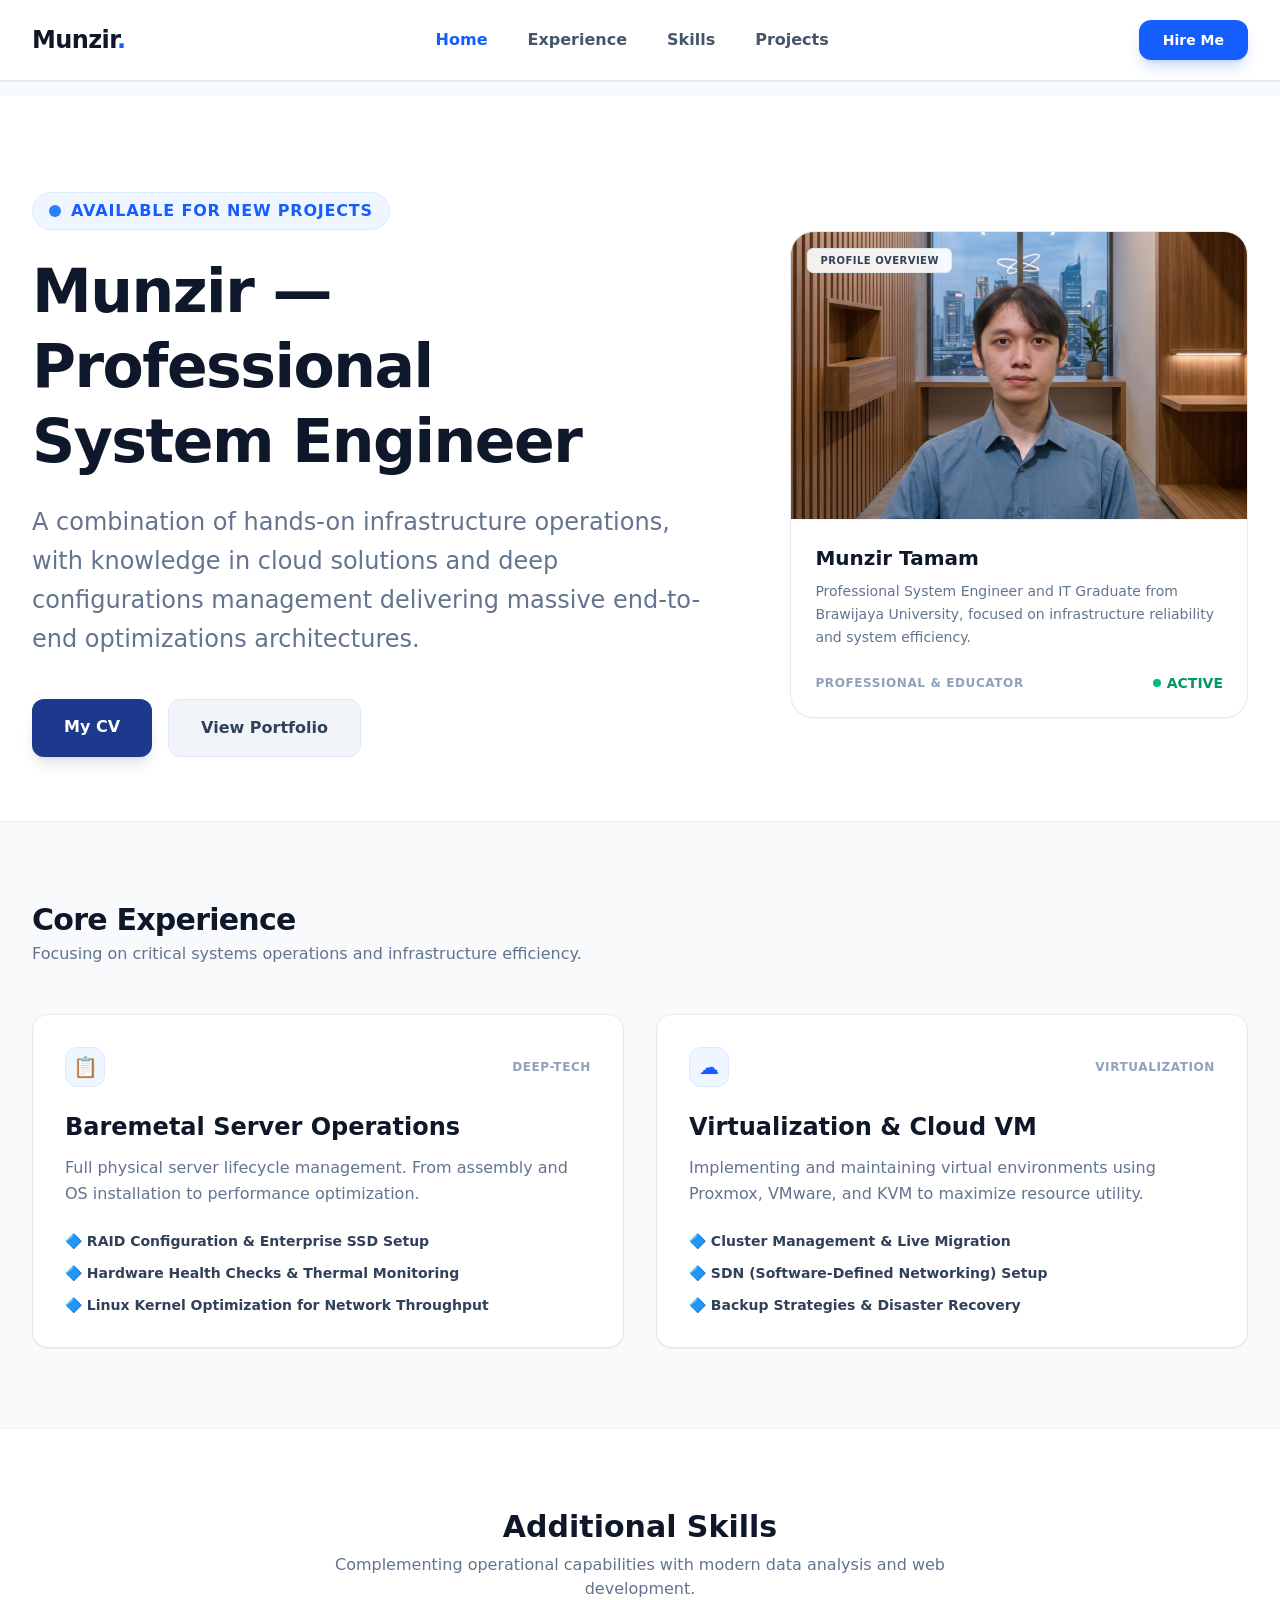
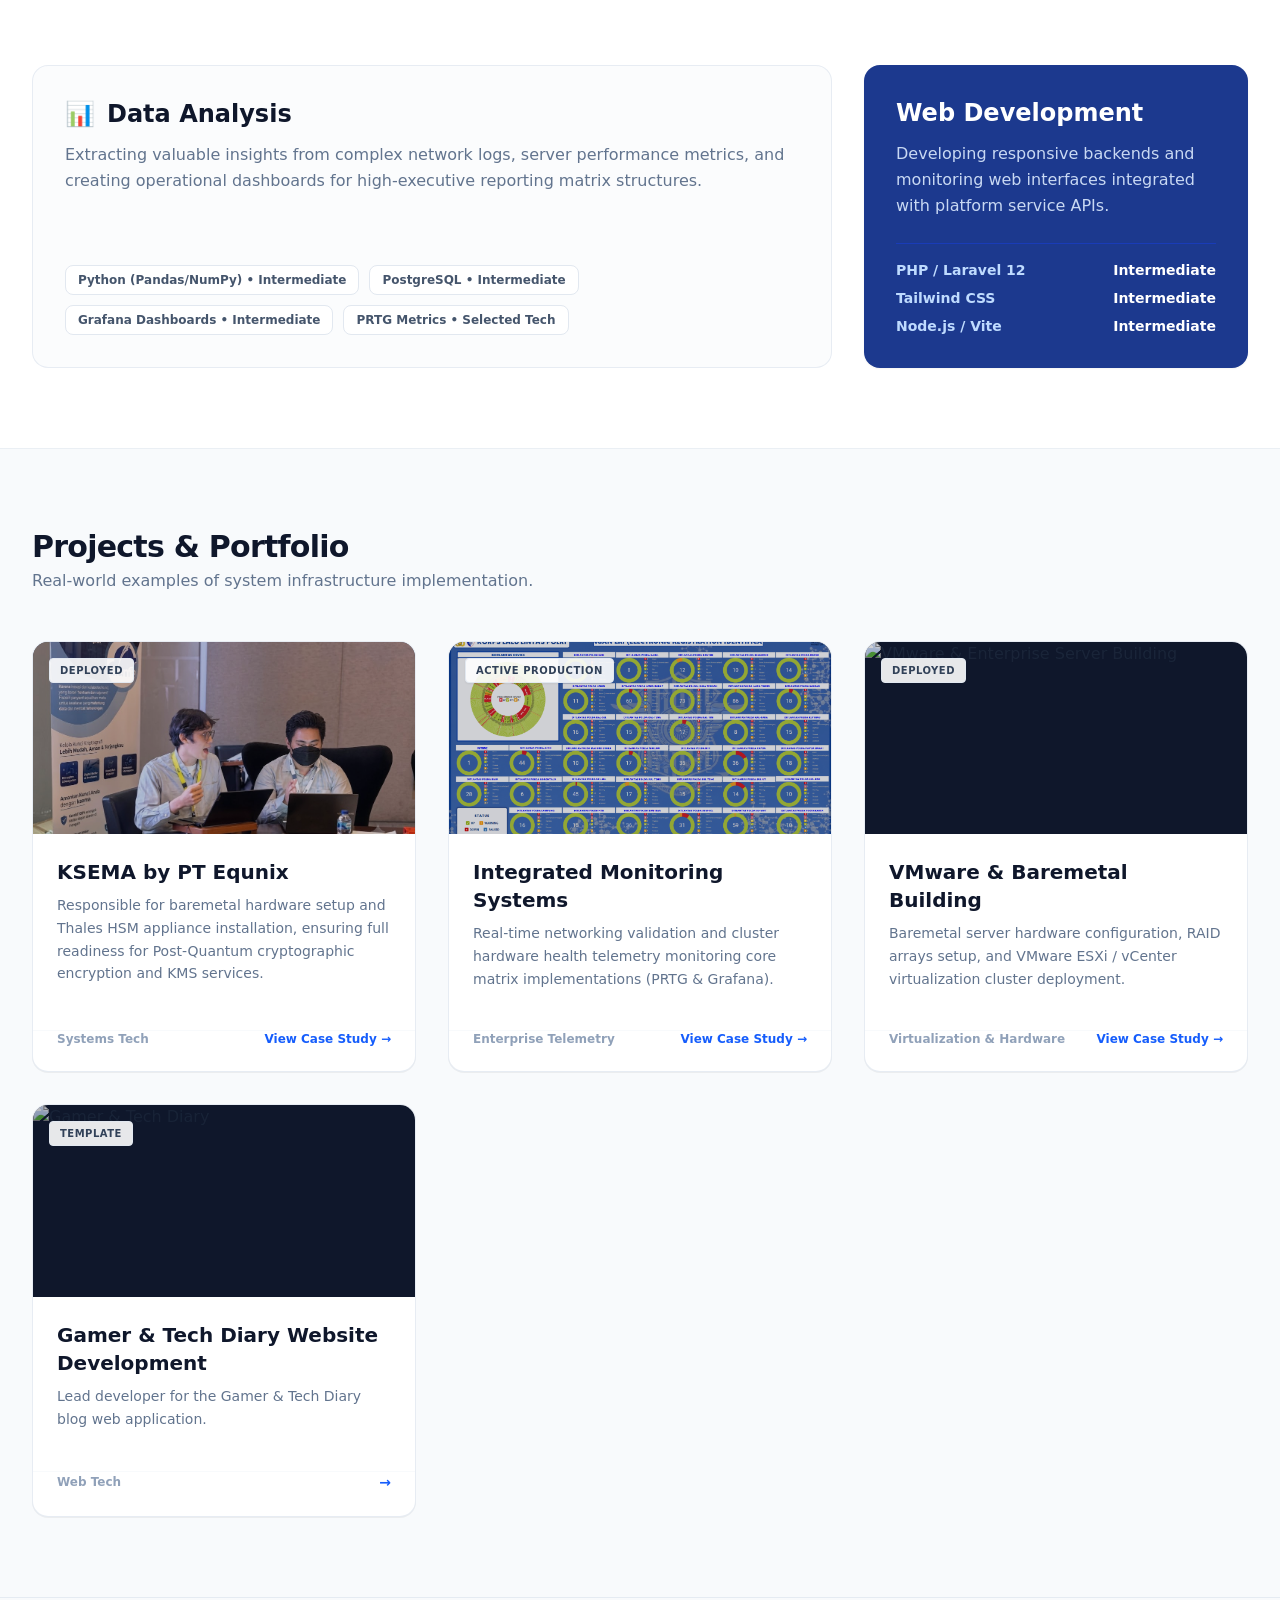
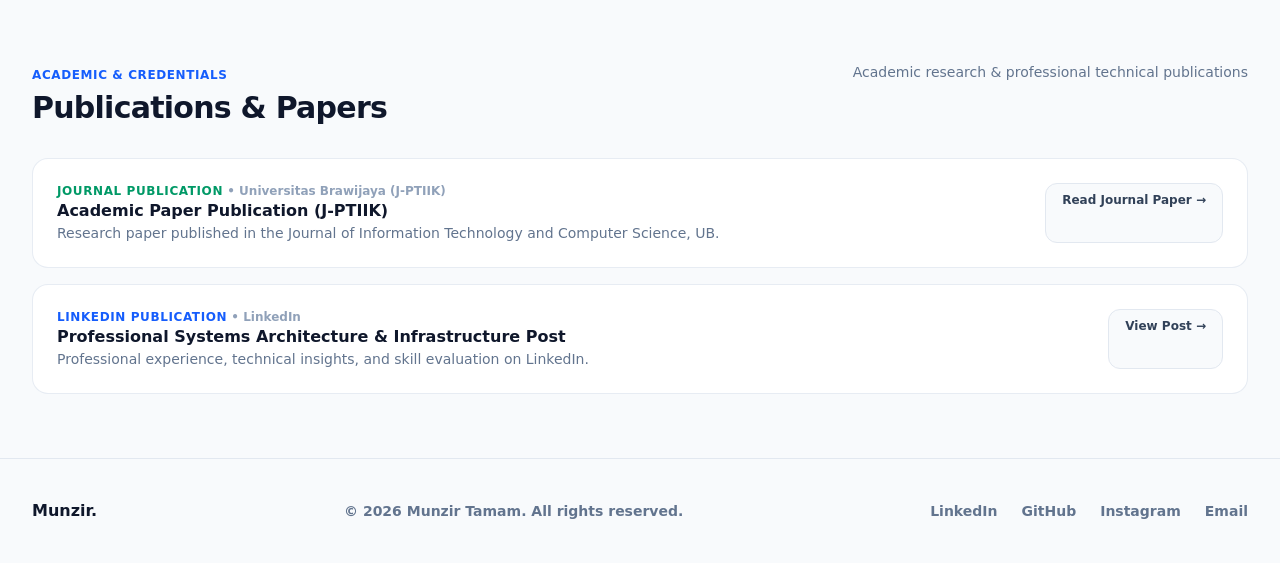
==== commit 033cdb99: "fix" ====
--- a/index.html
+++ b/index.html
@@ -8,11 +8,8 @@
     <link rel="stylesheet" href="css/custom.css">
 </head>
 <body class="bg-slate-50 text-slate-800 antialiased font-sans">
-
     <header id="main-header" class="fixed top-0 inset-x-0 z-50 transition-all duration-300 bg-white/90 backdrop-blur-md border-b border-slate-200/80 shadow-2xs">
-
         <nav class="max-w-7xl mx-auto px-4 sm:px-8 flex items-center justify-between h-20 transition-all duration-300" id="main-nav" aria-label="Main Navigation">
-
             <a href="index.html" class="text-2xl font-bold tracking-tight text-slate-900">
                 Munzir<span class="text-blue-600">.</span>
             </a>
@@ -69,7 +66,7 @@
                         A combination of hands-on infrastructure operations, with knowledge in cloud solutions and deep configurations management delivering massive end-to-end optimizations architectures.
                     </p>
                     <footer class="mt-10 flex flex-wrap gap-4">
-                        <a href="https://drive.google.com/file/d/1jeKsAguTe3LM6D43tcFqkn_yVcC1DUEv/view?usp=sharing" target="_blank" rel="noopener noreferrer" class="px-8 py-4 rounded-xl bg-blue-900 hover:bg-blue-800 text-white font-bold text-base shadow-lg transition-all transform hover:-translate-y-0.5"> CV Saya </a>
+                        <a href="https://drive.google.com/file/d/1JzrmfoTlgS7Y-8zGLTP7EPK4h2fUXykg/view?usp=sharing" target="_blank" rel="noopener noreferrer" class="px-8 py-4 rounded-xl bg-blue-900 hover:bg-blue-800 text-white font-bold text-base shadow-lg transition-all transform hover:-translate-y-0.5"> My CV </a>
                         <a href="projects.html" class="px-8 py-4 rounded-xl bg-slate-100 hover:bg-slate-200 text-slate-700 font-bold text-base border border-slate-200 transition-all transform hover:-translate-y-0.5"> View Portfolio</a>
                     </footer>
                 </article>
